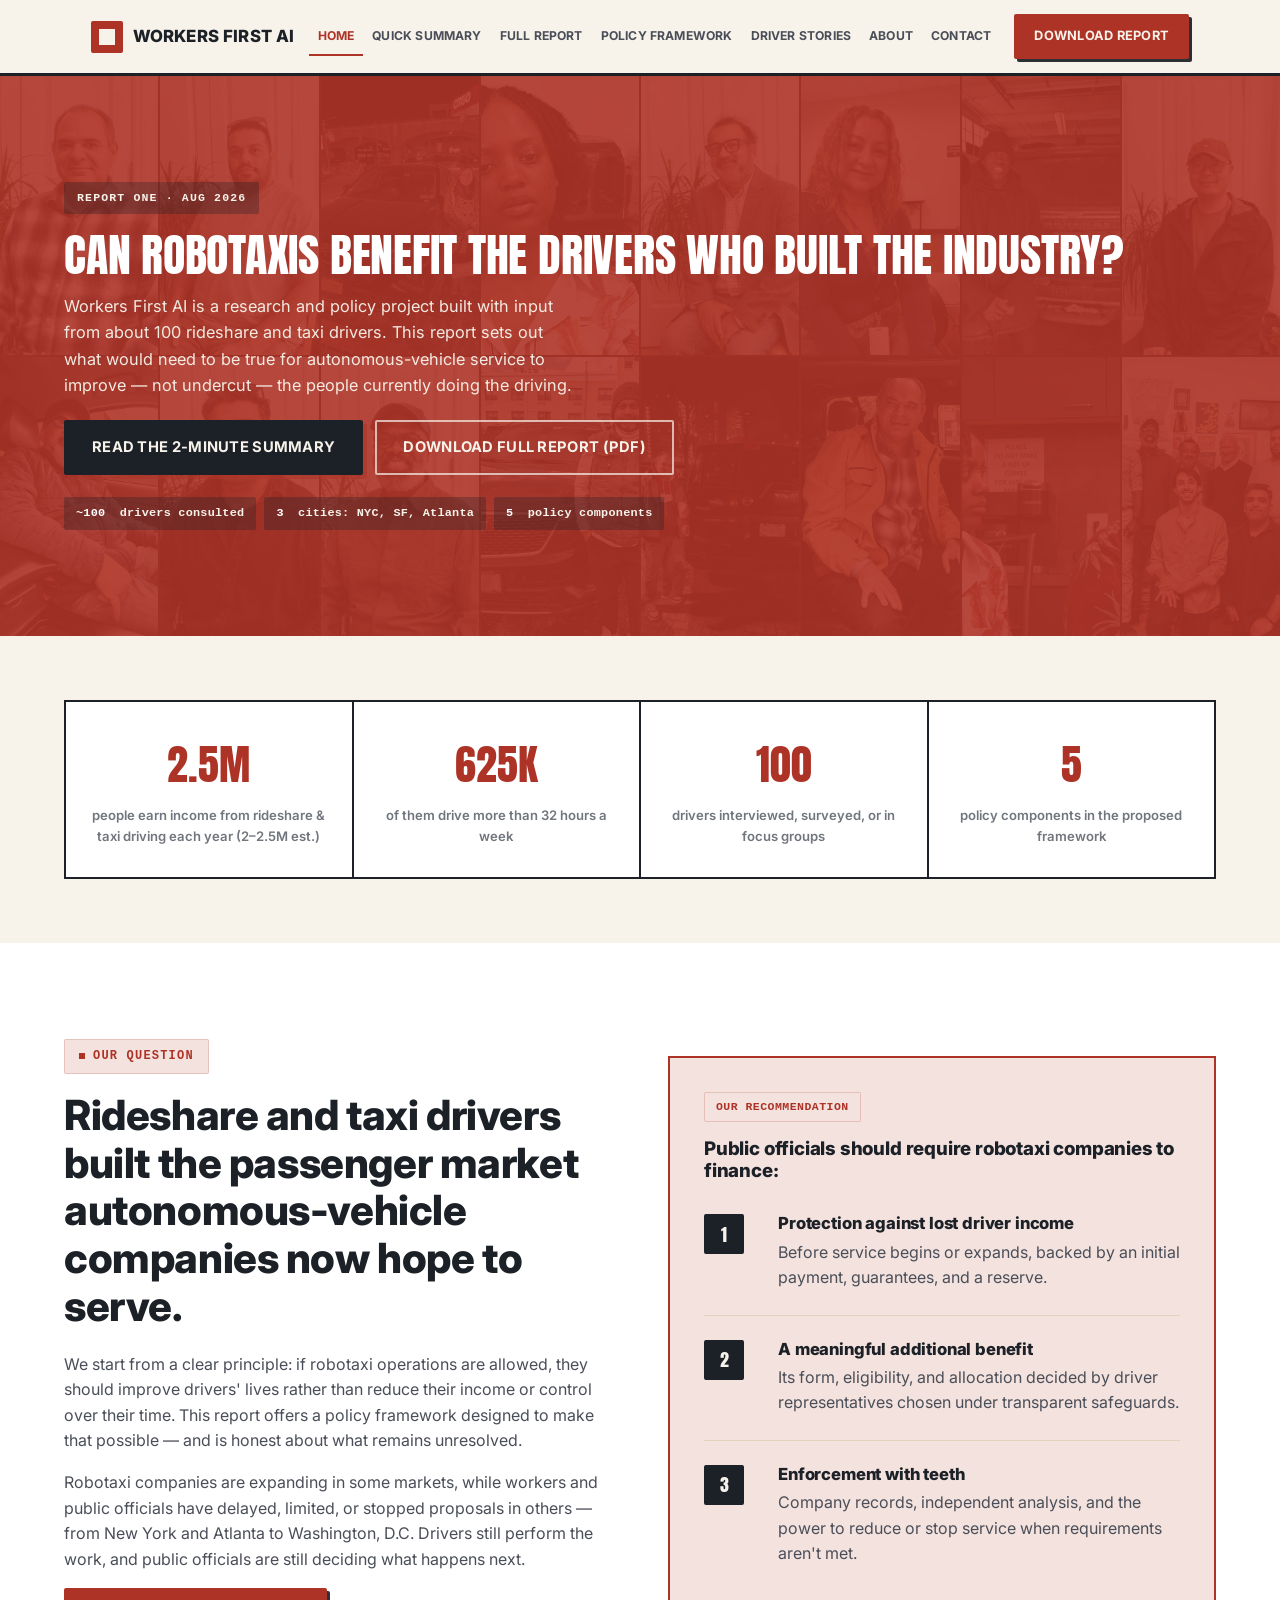
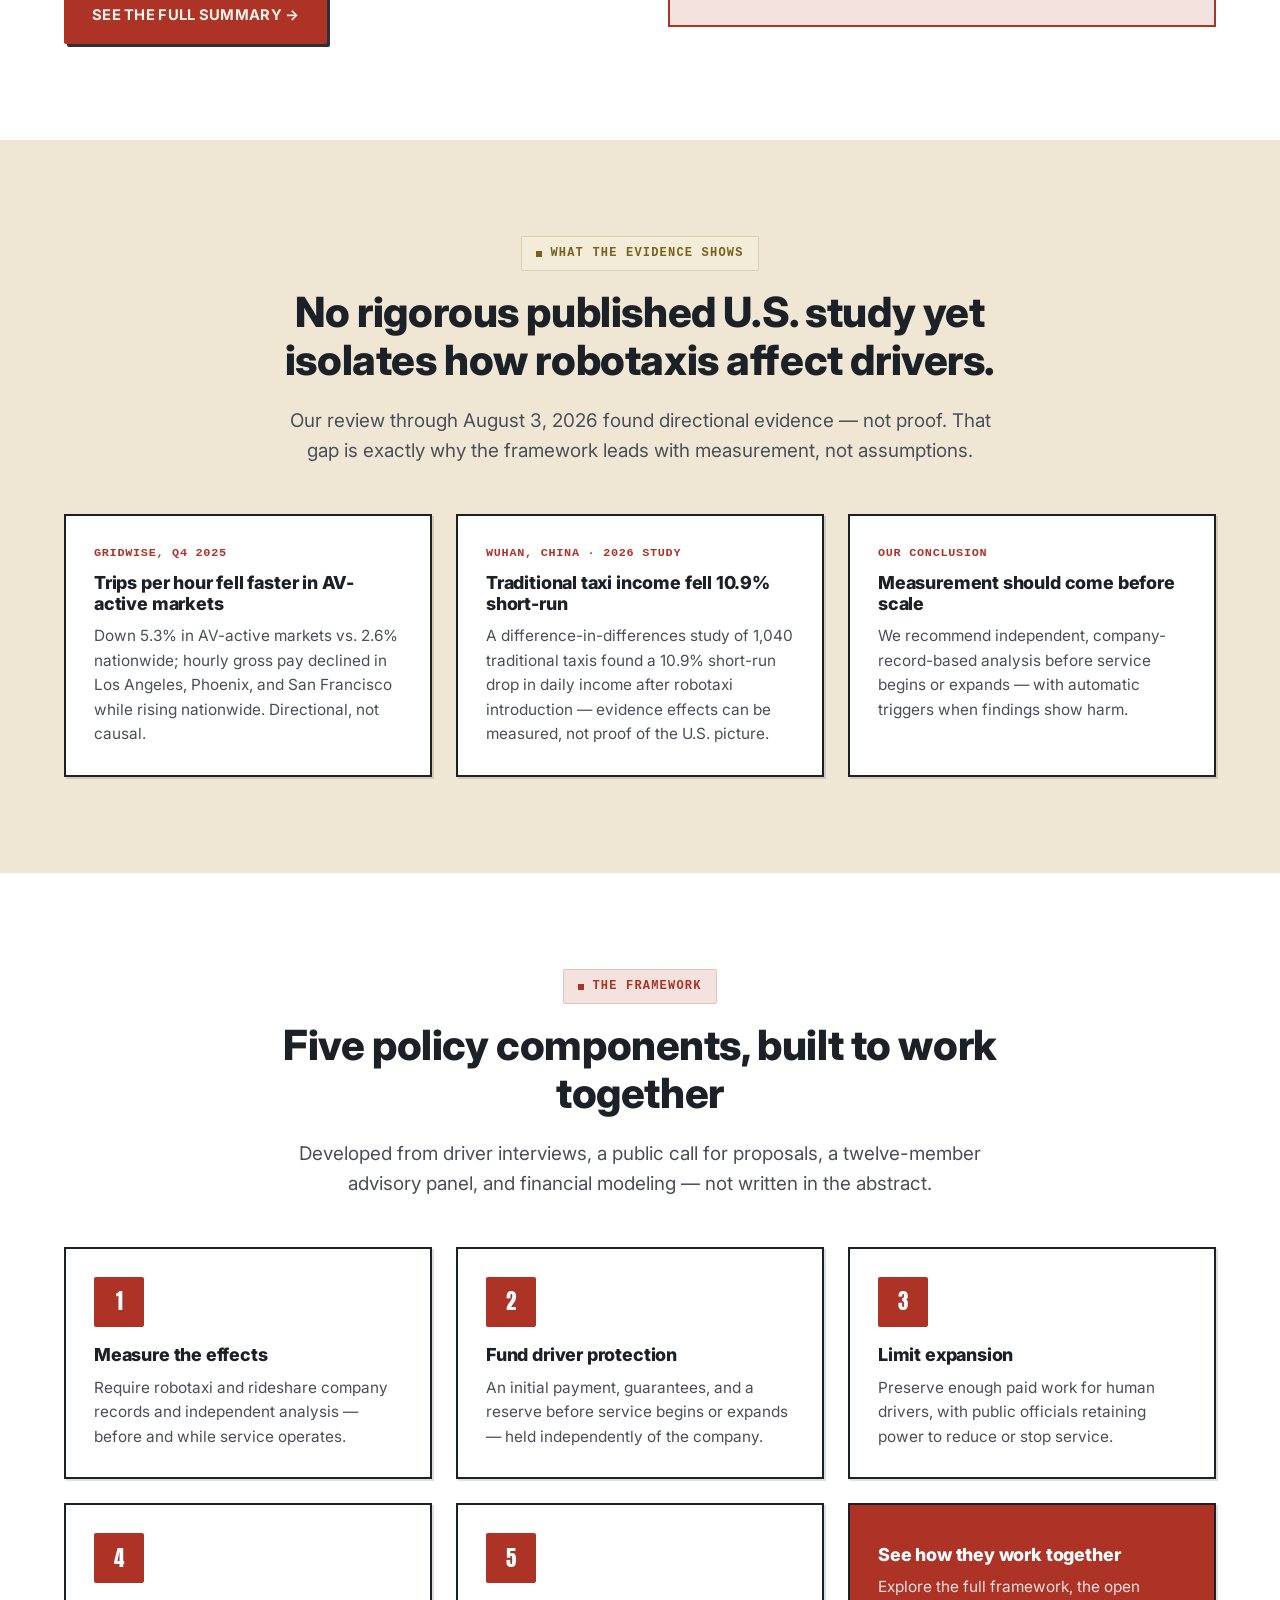
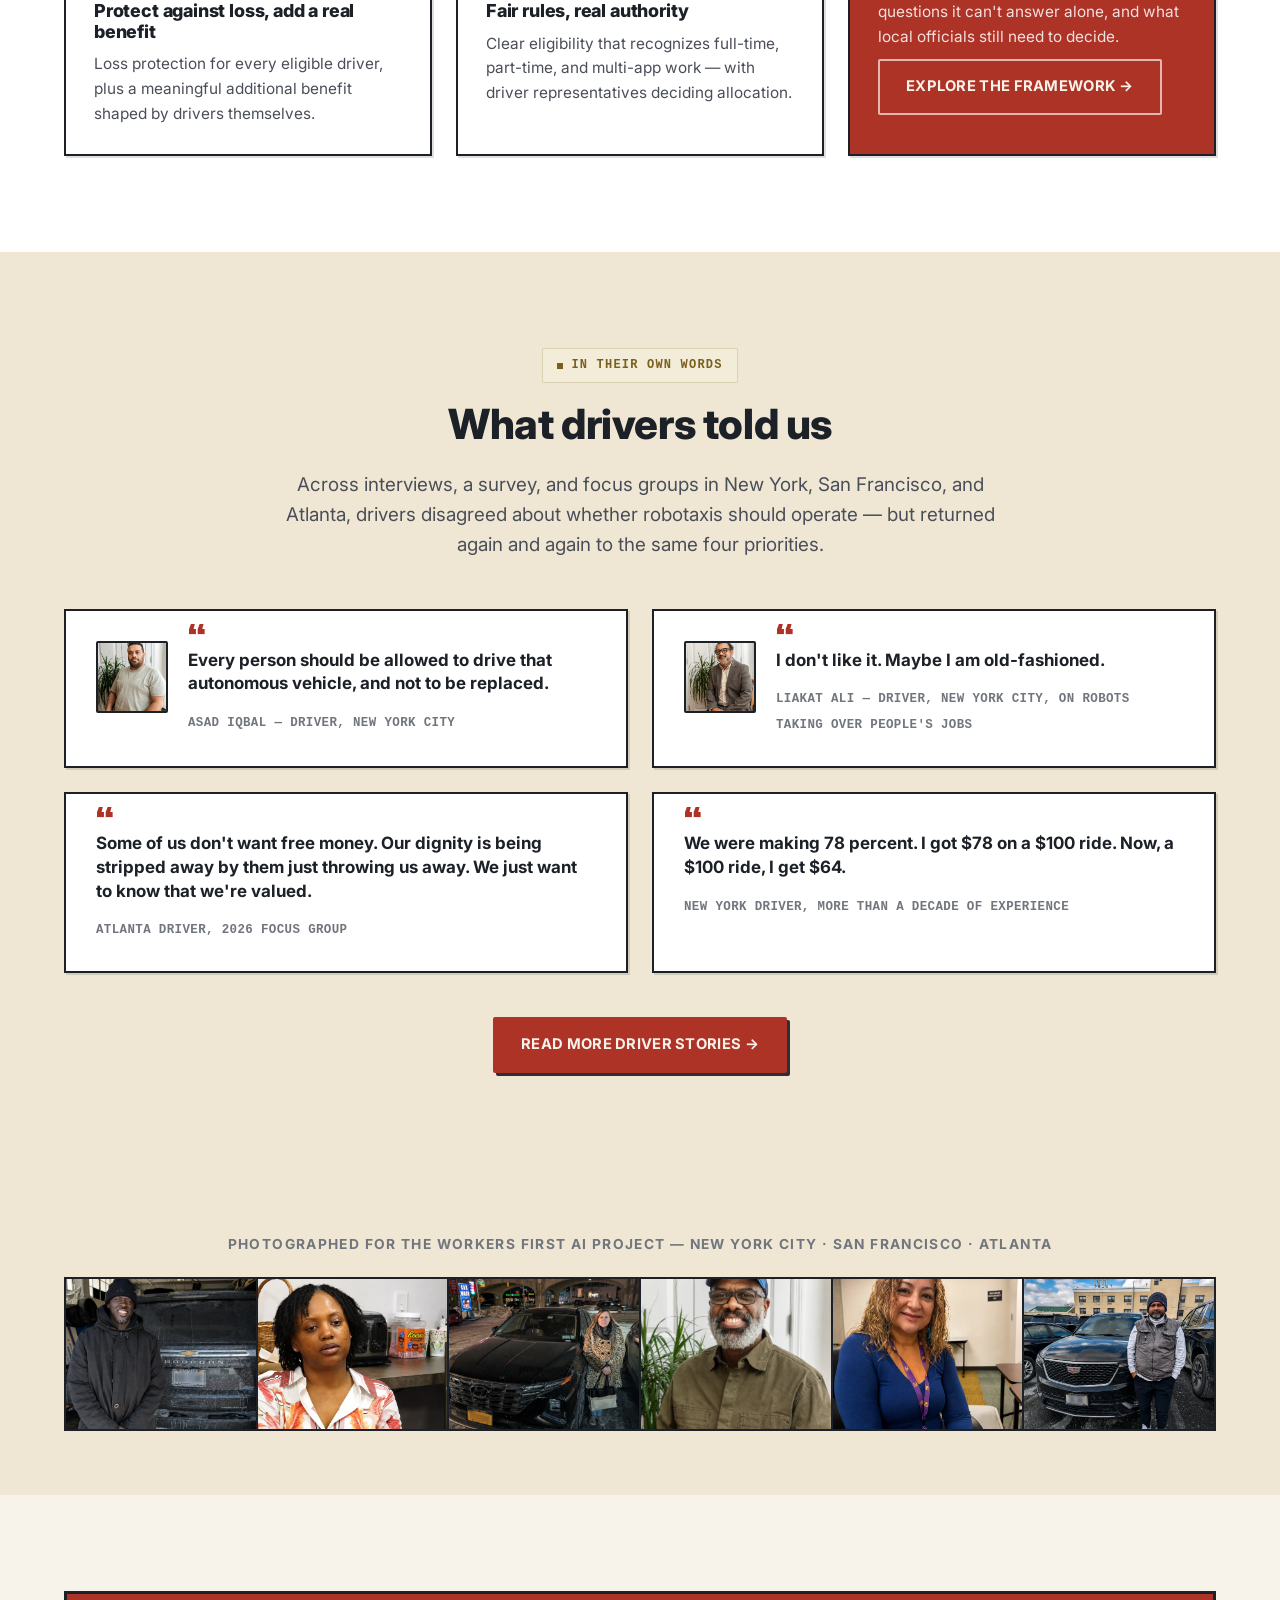
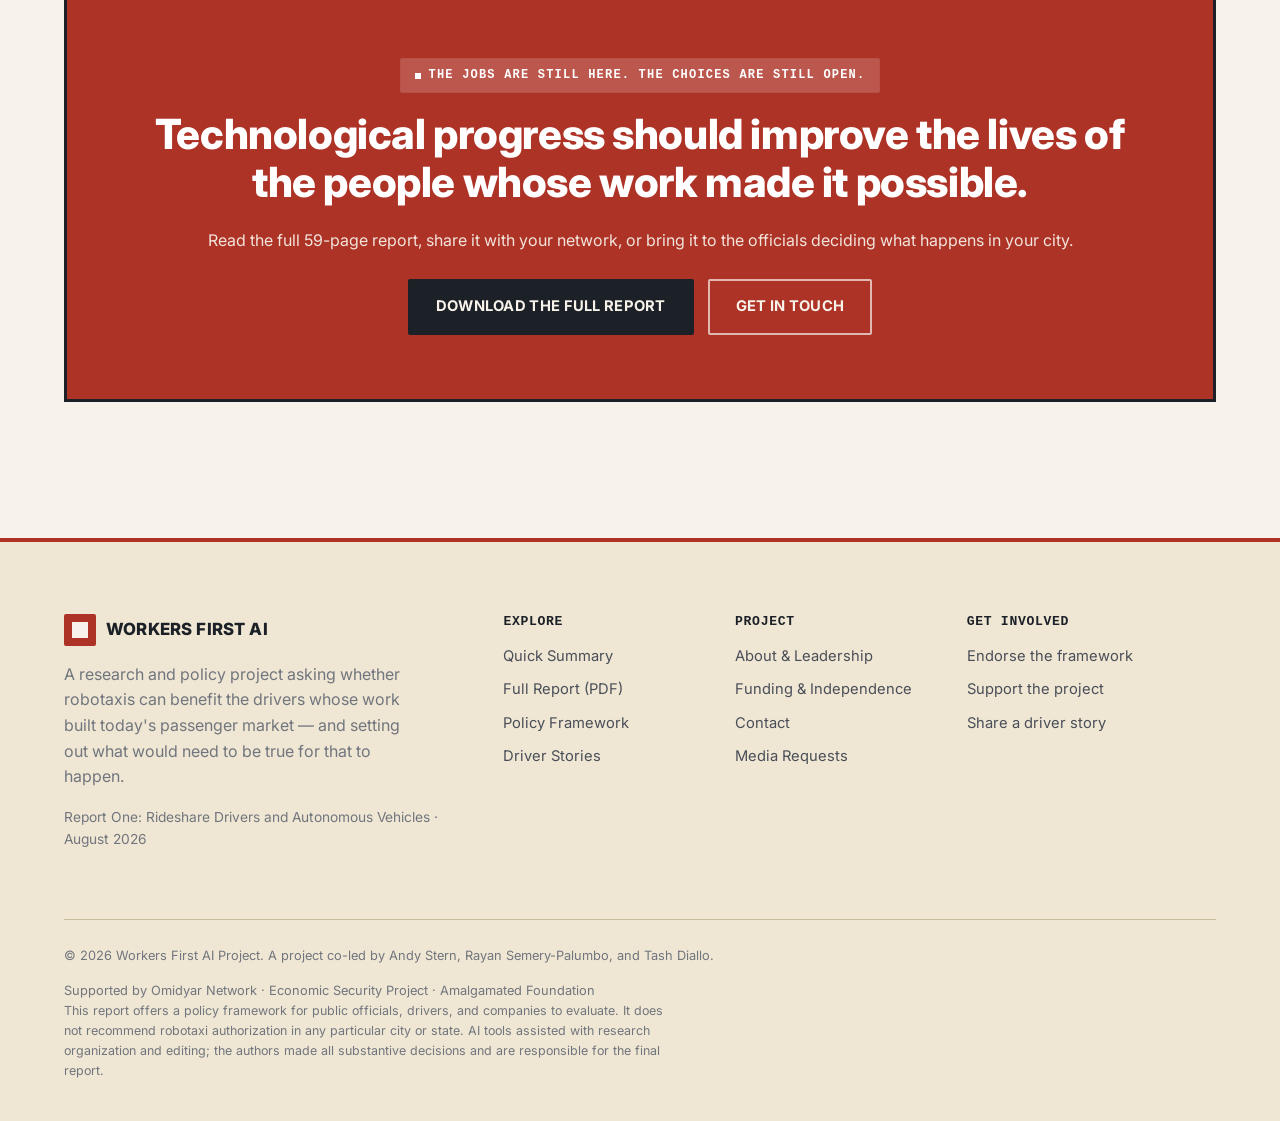
==== index.html @ a5504810 "Remove redundant 'Work with us' CTA section from homepage — same paths already covered on the contac" ====
<!doctype html>
<html lang="en">
<head>
<meta charset="UTF-8">
<meta name="viewport" content="width=device-width, initial-scale=1.0">
<title>Workers First AI — Can Robotaxis Benefit the Drivers Who Built the Industry?</title>
<meta name="description" content="A research and policy project on rideshare drivers and autonomous vehicles. Built with about 100 drivers. Read the summary, download the full report, or request an interview.">
<link rel="icon" href="images/favicon.svg" type="image/svg+xml">
<link rel="stylesheet" href="css/style.css">
</head>
<body data-page="home">

<div id="site-header"></div>

<main>

  <!-- ================= HERO ================= -->
  <section class="hero">
    <div class="hero-photos">
      <img src="images/jose.webp" alt="Jose Gomez, driver, New York City" loading="lazy">
      <img src="images/asad.webp" alt="Asad Iqbal, driver, New York City" loading="lazy">
      <img src="images/margery.webp" alt="Driver photographed for the Workers First AI project" loading="lazy">
      <img src="images/bhoye.webp" alt="Driver photographed for the Workers First AI project, Atlanta" loading="lazy">
      <img src="images/liakat-v.webp" alt="Liakat Ali, driver, New York City" loading="lazy">
      <img src="images/alejandra-r.webp" alt="Alejandra R., driver, San Francisco" loading="lazy">
      <img src="images/babacar.webp" alt="Driver photographed for the Workers First AI project" loading="lazy">
      <img src="images/dashuan.webp" alt="Dachuan Nie, driver, New York City" loading="lazy">
      <img src="images/liakat-v-car.webp" alt="Liakat Ali, driver, New York City" loading="lazy">
      <img src="images/muneed.webp" alt="Muneeb Rehman, driver, New York City" loading="lazy">
      <img src="images/shaun.webp" alt="Shaun Beckles, driver, New York City" loading="lazy">
      <img src="images/md-al.webp" alt="Driver photographed for the Workers First AI project" loading="lazy">
      <img src="images/jose-lc.webp" alt="Jose Gomez, driver, New York City" loading="lazy">
      <img src="images/jose-in-vehicle.webp" alt="Jose Gomez, in vehicle" loading="lazy">
      <img src="images/bhoye-and-felippe-atl.webp" alt="Drivers photographed for the Workers First AI project, Atlanta" loading="lazy">
      <img src="images/ny-group.webp" alt="New York driver group" loading="lazy">
    </div>
    <div class="container hero-copy">
      <span class="hero-kicker">Report One · Aug 2026</span>
      <h1 class="h-xl">Can robotaxis benefit the drivers who built the industry?</h1>
      <p class="lede">Workers First AI is a research and policy project built with input from about 100 rideshare and taxi drivers. This report sets out what would need to be true for autonomous-vehicle service to improve — not undercut — the people currently doing the driving.</p>
      <div class="hero-actions">
        <a href="summary.html" class="btn btn-warm">Read the 2-Minute Summary</a>
        <a href="files/Workers-First-AI-Report-One-Rideshare-Drivers-and-AVs.pdf" class="btn btn-outline-invert" download>Download Full Report (PDF)</a>
      </div>
      <div class="hero-meta">
        <span class="pill"><b>~100</b>&nbsp;drivers consulted</span>
        <span class="pill"><b>3</b>&nbsp;cities: NYC, SF, Atlanta</span>
        <span class="pill"><b>5</b>&nbsp;policy components</span>
      </div>
    </div>
  </section>

  <!-- ================= STATS ================= -->
  <section class="tight">
    <div class="container reveal">
      <div class="stats">
        <div class="stat">
          <div class="num" data-count-to="2.5" data-decimals="1" data-suffix="M">0</div>
          <div class="label">people earn income from rideshare &amp; taxi driving each year (2–2.5M est.)</div>
        </div>
        <div class="stat">
          <div class="num" data-count-to="625" data-suffix="K">0</div>
          <div class="label">of them drive more than 32 hours a week</div>
        </div>
        <div class="stat">
          <div class="num" data-count-to="100" data-suffix="">0</div>
          <div class="label">drivers interviewed, surveyed, or in focus groups</div>
        </div>
        <div class="stat">
          <div class="num" data-count-to="5" data-suffix="">0</div>
          <div class="label">policy components in the proposed framework</div>
        </div>
      </div>
    </div>
  </section>

  <!-- ================= OUR QUESTION ================= -->
  <section class="bg-white">
    <div class="container">
      <div class="grid grid-2" style="align-items:center; gap:56px;">
        <div class="reveal">
          <span class="eyebrow"><span class="dot"></span>Our question</span>
          <h2 class="h-lg">Rideshare and taxi drivers built the passenger market autonomous-vehicle companies now hope to serve.</h2>
          <p>We start from a clear principle: if robotaxi operations are allowed, they should improve drivers' lives rather than reduce their income or control over their time. This report offers a policy framework designed to make that possible — and is honest about what remains unresolved.</p>
          <p>Robotaxi companies are expanding in some markets, while workers and public officials have delayed, limited, or stopped proposals in others — from New York and Atlanta to Washington, D.C. Drivers still perform the work, and public officials are still deciding what happens next.</p>
          <a href="summary.html" class="btn btn-primary">See the full summary →</a>
        </div>
        <div class="reveal">
          <div class="panel panel-tinted">
            <span class="tag">Our recommendation</span>
            <h3 style="margin-top:16px;">Public officials should require robotaxi companies to finance:</h3>
            <div class="steps">
              <div class="step">
                <div class="n">1</div>
                <div><h4>Protection against lost driver income</h4><p>Before service begins or expands, backed by an initial payment, guarantees, and a reserve.</p></div>
              </div>
              <div class="step">
                <div class="n">2</div>
                <div><h4>A meaningful additional benefit</h4><p>Its form, eligibility, and allocation decided by driver representatives chosen under transparent safeguards.</p></div>
              </div>
              <div class="step">
                <div class="n">3</div>
                <div><h4>Enforcement with teeth</h4><p>Company records, independent analysis, and the power to reduce or stop service when requirements aren't met.</p></div>
              </div>
            </div>
          </div>
        </div>
      </div>
    </div>
  </section>

  <!-- ================= WHAT RESEARCH SHOWS ================= -->
  <section class="bg-alt">
    <div class="container">
      <div class="section-head center reveal">
        <span class="eyebrow warm"><span class="dot"></span>What the evidence shows</span>
        <h2 class="h-lg">No rigorous published U.S. study yet isolates how robotaxis affect drivers.</h2>
        <p class="lede">Our review through August 3, 2026 found directional evidence — not proof. That gap is exactly why the framework leads with measurement, not assumptions.</p>
      </div>
      <div class="grid grid-3 reveal">
        <div class="card">
          <span class="num-badge">GRIDWISE, Q4 2025</span>
          <h3>Trips per hour fell faster in AV-active markets</h3>
          <p>Down 5.3% in AV-active markets vs. 2.6% nationwide; hourly gross pay declined in Los Angeles, Phoenix, and San Francisco while rising nationwide. Directional, not causal.</p>
        </div>
        <div class="card">
          <span class="num-badge">WUHAN, CHINA · 2026 STUDY</span>
          <h3>Traditional taxi income fell 10.9% short-run</h3>
          <p>A difference-in-differences study of 1,040 traditional taxis found a 10.9% short-run drop in daily income after robotaxi introduction — evidence effects can be measured, not proof of the U.S. picture.</p>
        </div>
        <div class="card">
          <span class="num-badge">OUR CONCLUSION</span>
          <h3>Measurement should come before scale</h3>
          <p>We recommend independent, company-record-based analysis before service begins or expands — with automatic triggers when findings show harm.</p>
        </div>
      </div>
    </div>
  </section>

  <!-- ================= FIVE POLICY COMPONENTS ================= -->
  <section class="bg-white">
    <div class="container">
      <div class="section-head center reveal">
        <span class="eyebrow"><span class="dot"></span>The framework</span>
        <h2 class="h-lg">Five policy components, built to work together</h2>
        <p class="lede">Developed from driver interviews, a public call for proposals, a twelve-member advisory panel, and financial modeling — not written in the abstract.</p>
      </div>
      <div class="grid grid-3 reveal">
        <div class="card">
          <div class="icon">1</div>
          <h3>Measure the effects</h3>
          <p>Require robotaxi and rideshare company records and independent analysis — before and while service operates.</p>
        </div>
        <div class="card">
          <div class="icon">2</div>
          <h3>Fund driver protection</h3>
          <p>An initial payment, guarantees, and a reserve before service begins or expands — held independently of the company.</p>
        </div>
        <div class="card">
          <div class="icon">3</div>
          <h3>Limit expansion</h3>
          <p>Preserve enough paid work for human drivers, with public officials retaining power to reduce or stop service.</p>
        </div>
        <div class="card">
          <div class="icon">4</div>
          <h3>Protect against loss, add a real benefit</h3>
          <p>Loss protection for every eligible driver, plus a meaningful additional benefit shaped by drivers themselves.</p>
        </div>
        <div class="card">
          <div class="icon">5</div>
          <h3>Fair rules, real authority</h3>
          <p>Clear eligibility that recognizes full-time, part-time, and multi-app work — with driver representatives deciding allocation.</p>
        </div>
        <div class="card" style="background:var(--gradient-brand); color:#fff; display:flex; flex-direction:column; justify-content:center;">
          <h3 style="color:#fff;">See how they work together</h3>
          <p style="color:rgba(255,255,255,0.85);">Explore the full framework, the open questions it can't answer alone, and what local officials still need to decide.</p>
          <a href="policy.html" class="btn btn-outline-invert" style="align-self:flex-start; margin-top:10px;">Explore the framework →</a>
        </div>
      </div>
    </div>
  </section>

  <!-- ================= DRIVERS TOLD US ================= -->
  <section class="bg-alt">
    <div class="container">
      <div class="section-head center reveal">
        <span class="eyebrow warm"><span class="dot"></span>In their own words</span>
        <h2 class="h-lg">What drivers told us</h2>
        <p class="lede">Across interviews, a survey, and focus groups in New York, San Francisco, and Atlanta, drivers disagreed about whether robotaxis should operate — but returned again and again to the same four priorities.</p>
      </div>

      <div class="grid grid-2 reveal">
        <div class="quote-card">
          <img src="images/asad.webp" alt="Asad Iqbal, rideshare driver, New York City">
          <div>
            <span class="quote-mark">&ldquo;</span>
            <blockquote>Every person should be allowed to drive that autonomous vehicle, and not to be replaced.</blockquote>
            <cite>Asad Iqbal — driver, New York City</cite>
          </div>
        </div>
        <div class="quote-card">
          <img src="images/liakat-v.webp" alt="Liakat Ali, rideshare driver, New York City">
          <div>
            <span class="quote-mark">&ldquo;</span>
            <blockquote>I don't like it. Maybe I am old-fashioned.</blockquote>
            <cite>Liakat Ali — driver, New York City, on robots taking over people's jobs</cite>
          </div>
        </div>
        <div class="quote-card">
          <div>
            <span class="quote-mark">&ldquo;</span>
            <blockquote>Some of us don't want free money. Our dignity is being stripped away by them just throwing us away. We just want to know that we're valued.</blockquote>
            <cite>Atlanta driver, 2026 focus group</cite>
          </div>
        </div>
        <div class="quote-card">
          <div>
            <span class="quote-mark">&ldquo;</span>
            <blockquote>We were making 78 percent. I got $78 on a $100 ride. Now, a $100 ride, I get $64.</blockquote>
            <cite>New York driver, more than a decade of experience</cite>
          </div>
        </div>
      </div>

      <div class="center reveal" style="margin-top:44px;">
        <a href="drivers.html" class="btn btn-primary">Read more driver stories →</a>
      </div>
    </div>
  </section>

  <!-- ================= PHOTO STRIP ================= -->
  <section class="tight bg-alt">
    <div class="container reveal">
      <p class="center small muted" style="text-transform:uppercase; letter-spacing:.1em; font-weight:700; margin-bottom:22px;">Photographed for the Workers First AI project — New York City · San Francisco · Atlanta</p>
      <div class="photo-strip">
        <img src="images/babacar.webp" alt="Driver photographed for the Workers First AI project" loading="lazy">
        <img src="images/bhoye.webp" alt="Driver photographed for the Workers First AI project, Atlanta" loading="lazy">
        <img src="images/margery.webp" alt="Driver photographed for the Workers First AI project" loading="lazy">
        <img src="images/shaun.webp" alt="Shaun Beckles, driver, New York City" loading="lazy">
        <img src="images/alejandra-r.webp" alt="Alejandra R., driver, San Francisco" loading="lazy">
        <img src="images/md-al.webp" alt="Driver photographed for the Workers First AI project" loading="lazy">
      </div>
    </div>
  </section>

  <!-- ================= FINAL BAND ================= -->
  <section>
    <div class="container reveal">
      <div class="band">
        <span class="eyebrow" style="background:rgba(255,255,255,0.18); color:#fff;"><span class="dot"></span>The jobs are still here. The choices are still open.</span>
        <h2 class="h-lg">Technological progress should improve the lives of the people whose work made it possible.</h2>
        <p>Read the full 59-page report, share it with your network, or bring it to the officials deciding what happens in your city.</p>
        <div class="actions">
          <a href="files/Workers-First-AI-Report-One-Rideshare-Drivers-and-AVs.pdf" class="btn btn-warm" download>Download the Full Report</a>
          <a href="contact.html" class="btn btn-outline-invert">Get in touch</a>
        </div>
      </div>
    </div>
  </section>

</main>

<div id="site-footer"></div>
<script src="js/main.js"></script>
</body>
</html>
---- css/style.css ----
/* ==========================================================================
   Workers First AI — Design System
   Direction: "Worker Bulletin" — bold color-blocking, poster typography,
   red / ink / cream. No gradients, no soft glow, no dark mode.
   Edit tokens in :root to reskin the entire site from one place.
   ========================================================================== */

@import url('https://fonts.googleapis.com/css2?family=Anton&family=Inter:wght@400;500;600;700;800;900&display=swap');

:root{
  /* ---- Brand palette ----
     Variable names kept stable across a refactor (blue-900, blue-600, etc.)
     even though the palette itself is now red/ink/cream — several pages
     reference these tokens inline, and renaming them would mean hunting
     down every inline style. Think of the names as slots, not colors. */
  --blue-900:#1C2027;   /* ink — primary text & headings */
  --blue-700:#7A2119;   /* red-deep — hover/pressed */
  --blue-600:#AE3327;   /* red — primary brand accent */
  --blue-500:#C24632;   /* red-mid — lighter accent, links on dark */
  --blue-100:#F3E2DE;   /* red-soft — tinted badge/panel backgrounds */
  --cyan-500:#5C6B47;   /* olive — secondary neutral tag accent */
  --violet-500:#7A2119; /* alias of red-deep, kept for compatibility */
  --amber-500:#A6822E;  /* ochre — warm tag/callout accent */
  --amber-600:#7A5F1F;  /* ochre-deep */
  --coral-500:#AE3327;  /* alias of red, kept for compatibility */

  /* ---- Surfaces ---- */
  --bg:#F7F3EA;         /* cream — page background (paper) */
  --bg-alt:#EFE7D4;     /* cream-alt — alternating section background */
  --surface:#FFFFFF;    /* card background */
  --surface-soft:#FCFAF3;
  --border:#DED4BC;     /* rule — hairline border, warm-neutral */
  --border-strong:#C9BC9C;

  /* ---- Text ---- */
  --ink:#1C2027;
  --ink-soft:#4A4E58;
  --ink-mute:#71757D;
  --on-blue:#F7F3EA;    /* text color used on red/ink fills */

  /* ---- Effects ---- */
  --radius-sm:2px;
  --radius:3px;
  --radius-lg:4px;
  --radius-pill:3px;    /* no true pills in this system — sharp tags instead */
  --shadow-sm:2px 2px 0 rgba(28,32,39,0.14);
  --shadow-md:3px 3px 0 rgba(28,32,39,0.92);
  --shadow-lg:6px 6px 0 rgba(28,32,39,0.92);
  --ring:0 0 0 3px rgba(174,51,39,0.28);

  /* Flat fills — named "gradient-*" for inline-style compatibility, but
     these are solid colors now, deliberately: no gradients in this system. */
  --gradient-brand: var(--blue-600);
  --gradient-warm: var(--blue-900);
  --gradient-mesh: none;

  --font-display:'Anton', 'Arial Narrow', sans-serif;
  --font-head:'Inter', -apple-system, BlinkMacSystemFont, 'Segoe UI', sans-serif;
  --font-body:'Inter', -apple-system, BlinkMacSystemFont, 'Segoe UI', sans-serif;
  --font-mono: ui-monospace, 'SF Mono', 'Menlo', 'Consolas', monospace;

  --maxw:1200px;
  --nav-h:76px;
}

*,*::before,*::after{ box-sizing:border-box; }
html{ scroll-behavior:smooth; scroll-padding-top:calc(var(--nav-h) + 16px); }
body{
  margin:0;
  background:var(--bg);
  color:var(--ink);
  font-family:var(--font-body);
  font-size:16px;
  line-height:1.6;
  -webkit-font-smoothing:antialiased;
  overflow-x:hidden;
}
img{ max-width:100%; display:block; }
a{ color:inherit; text-decoration:none; }
ul,ol{ margin:0; padding:0; list-style:none; }
h1,h2,h3,h4{ font-family:var(--font-head); line-height:1.15; margin:0 0 .5em; color:var(--ink); font-weight:800; letter-spacing:-0.01em; }
p{ margin:0 0 1em; color:var(--ink-soft); }
button{ font-family:inherit; }

.container{ max-width:var(--maxw); margin:0 auto; padding:0 24px; }
.container-narrow{ max-width:820px; margin:0 auto; padding:0 24px; }

section{ position:relative; padding:96px 0; }
section.tight{ padding:64px 0; }
.bg-alt{ background:var(--bg-alt); }
.bg-white{ background:var(--surface); }

.eyebrow{
  display:inline-flex; align-items:center; gap:8px;
  font-family:var(--font-mono); font-weight:700; font-size:.75rem;
  letter-spacing:.1em; text-transform:uppercase; color:var(--blue-600);
  background:var(--blue-100); padding:7px 14px; border-radius:var(--radius-sm);
  margin-bottom:18px; border:1px solid rgba(174,51,39,0.18);
}
.eyebrow.warm{ color:var(--amber-600); background:#F2ECD8; border-color:rgba(122,95,31,0.2); }
.eyebrow .dot{ width:6px; height:6px; background:currentColor; }

.section-head{ max-width:720px; margin:0 0 48px; }
.section-head.center{ margin-left:auto; margin-right:auto; text-align:center; }
h2.h-lg{ font-size:clamp(1.9rem, 3.4vw, 2.6rem); }
h1.h-xl{
  font-family:var(--font-display); font-weight:400; text-transform:uppercase;
  font-size:clamp(2.5rem, 5.6vw, 4.4rem); line-height:0.98; letter-spacing:-0.005em;
}
.lede{ font-size:1.18rem; color:var(--ink-soft); }

/* ---- buttons ---- */
.btn{
  display:inline-flex; align-items:center; justify-content:center; gap:10px;
  font-family:var(--font-head); font-weight:700; font-size:.92rem;
  letter-spacing:.02em; text-transform:uppercase;
  padding:14px 26px; border-radius:var(--radius-sm);
  border:2px solid transparent; cursor:pointer; white-space:nowrap;
  transition:transform .14s ease, box-shadow .14s ease, background .14s ease, border-color .14s ease;
}
.btn:active{ transform:translate(2px,2px); box-shadow:none !important; }
.btn-primary{ background:var(--blue-600); color:var(--on-blue); box-shadow:var(--shadow-md); border-color:var(--blue-600); }
.btn-primary:hover{ background:var(--blue-700); border-color:var(--blue-700); transform:translate(-1px,-1px); box-shadow:var(--shadow-lg); }
.btn-warm{ background:var(--ink); color:var(--bg); box-shadow:4px 4px 0 rgba(174,51,39,0.55); border-color:var(--ink); }
.btn-warm:hover{ transform:translate(-1px,-1px); box-shadow:6px 6px 0 rgba(174,51,39,0.6); }
.btn-ghost{ background:transparent; color:var(--ink); border-color:var(--ink); }
.btn-ghost:hover{ background:var(--ink); color:var(--bg); }
.btn-outline-invert{ background:transparent; color:var(--on-blue); border-color:rgba(247,243,234,0.7); }
.btn-outline-invert:hover{ background:rgba(247,243,234,0.14); border-color:var(--on-blue); }
.btn-sm{ padding:10px 18px; font-size:.8rem; }
.btn-block{ width:100%; }
.btn[disabled]{ opacity:.6; cursor:not-allowed; }

/* ---- nav ---- */
#site-header{ position:sticky; top:0; z-index:1000; }
.nav{
  height:var(--nav-h); display:flex; align-items:center;
  background:var(--bg);
  border-bottom:3px solid var(--ink);
}
.nav .container{ display:flex; align-items:center; justify-content:space-between; gap:14px; }
.brand{ display:flex; align-items:center; gap:10px; font-family:var(--font-head); font-weight:800; font-size:1.05rem; color:var(--ink); text-transform:uppercase; letter-spacing:.01em; }
.brand .mark{
  width:32px; height:32px; border-radius:var(--radius-sm); background:var(--blue-600);
  position:relative; flex:none;
}
.brand .mark::after{
  content:""; position:absolute; inset:8px; background:var(--bg);
}
.brand-text{ white-space:nowrap; }

.nav-links{ display:flex; align-items:center; gap:0; }
.nav-links a{
  font-weight:700; font-size:.76rem; letter-spacing:.015em; text-transform:uppercase; color:var(--ink-soft); padding:9px 9px;
  white-space:nowrap; border-bottom:2px solid transparent; transition:color .15s ease, border-color .15s ease;
}
.nav-links a:hover{ color:var(--blue-600); }
.nav-links a.active{ color:var(--blue-600); border-color:var(--blue-600); }
.nav-cta{ display:flex; align-items:center; gap:10px; }
.nav-toggle{
  display:none; width:44px; height:44px; border-radius:var(--radius-sm); border:2px solid var(--ink);
  background:var(--bg); align-items:center; justify-content:center; cursor:pointer;
}
.nav-toggle span, .nav-toggle span::before, .nav-toggle span::after{
  content:""; display:block; width:20px; height:2px; background:var(--ink); position:relative; transition:.2s;
}
.nav-toggle span::before{ position:absolute; top:-6px; }
.nav-toggle span::after{ position:absolute; top:6px; }

@media (max-width: 1500px){
  .nav-cta a.btn-ghost{ display:none; }
}
@media (max-width: 1150px){
  .nav-links{
    position:fixed; inset:var(--nav-h) 0 0 0; background:var(--bg); flex-direction:column; align-items:stretch;
    padding:20px; gap:4px; transform:translateY(-12px); opacity:0; pointer-events:none; transition:.2s ease;
    overflow-y:auto;
  }
  .nav-links.open{ transform:translateY(0); opacity:1; pointer-events:auto; }
  .nav-links a{ padding:16px 14px; font-size:1.05rem; border-bottom:1px solid var(--border); border-radius:0; }
  .nav-toggle{ display:flex; }
  .nav-cta .btn span.long{ display:none; }
}
@media (max-width: 560px){
  .nav-cta .btn-primary{ display:none; }
  .brand{ font-size:.92rem; gap:8px; }
  .brand .mark{ width:28px; height:28px; }
}

/* ---- hero (full-bleed faded photo wall, text overlaid) ---- */
.hero{ position:relative; height:560px; overflow:hidden; background:var(--blue-600); }

.hero-photos{
  position:absolute; inset:0; z-index:0;
  display:grid; grid-template-columns:repeat(8,1fr); grid-template-rows:repeat(2,1fr);
  gap:2px; background:var(--ink);
}
.hero-photos img{ width:100%; height:100%; object-fit:cover; object-position:center 22%; display:block; filter:saturate(.45) brightness(1.08); }
.hero-photos::after{
  content:""; position:absolute; inset:0; pointer-events:none;
  background:rgba(174,51,39,0.9);
}

.hero-copy{ position:relative; z-index:1; height:100%; display:flex; flex-direction:column; align-items:flex-start; justify-content:center; color:var(--on-blue); }
.hero-kicker{
  display:inline-flex; align-items:center; gap:10px; align-self:flex-start;
  font-family:var(--font-mono); font-weight:700; font-size:.72rem; letter-spacing:.1em; text-transform:uppercase;
  color:var(--on-blue); background:rgba(28,32,39,0.3); padding:7px 13px; border-radius:var(--radius-sm); margin-bottom:18px;
}
.hero-copy h1.h-xl{ color:#fff; margin-bottom:16px; font-size:clamp(2rem, 3.6vw, 3.2rem); }
.hero-copy p.lede{ color:rgba(247,243,234,0.95); max-width:52ch; font-size:1.02rem; margin-bottom:0; }
.hero-actions{ display:flex; flex-wrap:wrap; gap:12px; margin-top:22px; }
.hero-meta{ margin-top:22px; display:flex; flex-wrap:wrap; gap:8px; }
.hero-meta .pill{
  display:flex; align-items:center; gap:7px; background:rgba(28,32,39,0.3);
  padding:7px 12px; border-radius:var(--radius-sm); font-size:.74rem; font-weight:700; color:var(--on-blue);
  font-family:var(--font-mono); letter-spacing:.02em;
}
.hero-meta .pill b{ color:#fff; }

@media (max-width: 920px){
  .hero{ height:620px; }
  .hero-photos{ grid-template-columns:repeat(4,1fr); grid-template-rows:repeat(4,1fr); }
  .hero-copy{ padding:0 24px; max-width:none; }
}
@media (max-width: 480px){
  .hero{ height:660px; }
}

/* ---- mini hero (thank-you page) ---- */
.hero-mini{ background:var(--blue-600); padding:120px 0; text-align:center; }
.hero-mini h1.h-xl{ color:#fff; }
.hero-mini p.lede{ color:rgba(247,243,234,0.92); max-width:560px; margin:0 auto; }
.hero-mini .hero-actions{ justify-content:center; }

/* ---- stat strip ---- */
.stats{
  display:grid; grid-template-columns:repeat(4,1fr); gap:2px; background:var(--ink);
  border:2px solid var(--ink);
}
.stat{ background:var(--surface); padding:30px 22px; text-align:center; }
.stat .num{ font-family:var(--font-display); font-weight:400; font-size:clamp(1.8rem,3.4vw,2.6rem); color:var(--blue-600); }
.stat .label{ font-size:.82rem; color:var(--ink-mute); margin-top:6px; font-weight:600; }
@media (max-width:760px){ .stats{ grid-template-columns:repeat(2,1fr); } }

/* ---- cards / grid ---- */
.grid{ display:grid; gap:24px; }
.grid-2{ grid-template-columns:repeat(2,1fr); }
.grid-3{ grid-template-columns:repeat(3,1fr); }
.grid-4{ grid-template-columns:repeat(4,1fr); }
@media (max-width:920px){ .grid-3{ grid-template-columns:repeat(2,1fr);} .grid-4{ grid-template-columns:repeat(2,1fr);} }
@media (max-width:640px){ .grid-2,.grid-3,.grid-4{ grid-template-columns:1fr; } }

.card{
  background:var(--surface); border:2px solid var(--ink); border-radius:0;
  padding:28px; box-shadow:var(--shadow-sm); transition:transform .16s ease, box-shadow .16s ease;
}
.card:hover{ transform:translate(-2px,-2px); box-shadow:var(--shadow-md); }
.card .icon{
  width:50px; height:50px; border-radius:var(--radius-sm); display:flex; align-items:center; justify-content:center;
  background:var(--blue-600); color:#fff; margin-bottom:18px; font-family:var(--font-display); font-weight:400; font-size:1.3rem;
}
.card h3{ font-size:1.12rem; margin-bottom:10px; }
.card p{ margin-bottom:0; font-size:.96rem; }
.card .num-badge{ font-family:var(--font-mono); font-size:.74rem; font-weight:700; letter-spacing:.06em; color:var(--blue-600); margin-bottom:10px; display:block; text-transform:uppercase; }

.card-photo{ overflow:hidden; padding:0; }
.card-photo img{ width:100%; aspect-ratio:4/5; object-fit:cover; }
.card-photo .body{ padding:22px; }

/* ---- pull quote ---- */
.quote-card{
  background:var(--surface); border:2px solid var(--ink);
  padding:30px; display:flex; gap:20px; align-items:flex-start; box-shadow:var(--shadow-sm);
}
.quote-card img{ width:72px; height:72px; border-radius:var(--radius-sm); object-fit:cover; flex:none; border:2px solid var(--ink); }
.quote-card blockquote{ margin:0 0 12px; font-family:var(--font-head); font-size:1.06rem; color:var(--ink); font-weight:700; line-height:1.4; }
.quote-card cite{ font-style:normal; font-family:var(--font-mono); font-size:.78rem; color:var(--ink-mute); font-weight:600; text-transform:uppercase; letter-spacing:.03em; }
.quote-mark{ font-family:var(--font-display); font-size:2.4rem; color:var(--blue-600); line-height:0; display:block; margin-bottom:8px; }

/* ---- timeline / numbered list ---- */
.steps{ display:flex; flex-direction:column; gap:0; }
.step{ display:grid; grid-template-columns:52px 1fr; gap:22px; padding:24px 0; border-bottom:1px solid var(--border); }
.step:last-child{ border-bottom:none; }
.step .n{
  width:40px; height:40px; background:var(--ink); color:var(--bg); font-family:var(--font-display); font-weight:400;
  display:flex; align-items:center; justify-content:center; font-size:1.15rem; border-radius:var(--radius-sm);
}
.step h4{ margin:0 0 6px; font-size:1.04rem; color:var(--ink); }
.step p{ margin:0; }

/* ---- panel / callout ---- */
.panel{
  background:var(--surface); border:2px solid var(--ink); padding:34px;
}
.panel-tinted{ background:var(--blue-100); border-color:var(--blue-600); }
.panel-warm{ background:#F2ECD8; border-color:var(--amber-600); }

.callout{
  border-left:5px solid var(--blue-600); background:var(--blue-100);
  padding:20px 24px; margin:28px 0;
}
.callout p{ margin:0; color:var(--ink); font-weight:600; }
.callout.amber{ border-left-color:var(--amber-500); background:#F2ECD8; }
.callout.amber p{ color:#5C4816; }

/* ---- band CTA ---- */
.band{
  background:var(--blue-600); padding:64px; color:var(--on-blue); text-align:center; position:relative; border:3px solid var(--ink);
}
.band h2{ color:#fff; }
.band p{ color:rgba(247,243,234,0.92); }
.band .actions{ display:flex; gap:14px; justify-content:center; flex-wrap:wrap; margin-top:26px; }

/* ---- badges/tags ---- */
.tag{
  display:inline-flex; align-items:center; gap:6px; font-family:var(--font-mono); font-size:.72rem; font-weight:700; letter-spacing:.04em;
  padding:5px 11px; border-radius:var(--radius-sm); background:var(--blue-100); color:var(--blue-600); text-transform:uppercase;
  border:1px solid rgba(174,51,39,0.2);
}
.tag.warm{ background:#F2ECD8; color:var(--amber-600); border-color:rgba(122,95,31,0.22); }
.tag.teal{ background:#E9EBE2; color:var(--cyan-500); border-color:rgba(92,107,71,0.22); }

/* ---- table of contents: front/back matter strip ---- */
.toc-frontmatter{ display:flex; flex-wrap:wrap; gap:12px; margin:0 0 40px; }
.toc-frontmatter:last-of-type{ margin:40px 0 0; }
.toc-fm-item{
  display:flex; align-items:baseline; gap:12px; flex:1 1 260px;
  background:var(--surface-soft); border:2px solid var(--ink); padding:16px 18px;
  font-family:var(--font-head); font-weight:700; color:var(--ink); font-size:.98rem;
  transition:transform .14s ease, box-shadow .14s ease, background .14s ease;
}
.toc-fm-item:hover{ background:var(--blue-100); transform:translate(-2px,-2px); box-shadow:var(--shadow-sm); }
.toc-fm-item span:first-child{ flex:1; }
.toc-fm-item .pg{
  font-family:var(--font-mono); font-weight:700; font-variant-numeric:tabular-nums;
  color:var(--blue-600); font-size:.86rem;
}
.toc-fm-item .pg::before{ content:"P."; margin-right:3px; color:var(--ink-mute); }

/* ---- table of contents: numbered part cards ---- */
.toc-parts{ display:grid; grid-template-columns:repeat(2,1fr); gap:2px; background:var(--ink); border:2px solid var(--ink); }
.toc-part{ background:var(--surface); padding:32px; transition:background .16s ease; }
.toc-part:hover{ background:var(--surface-soft); }
.toc-part-head{ display:flex; align-items:flex-start; gap:18px; margin-bottom:20px; }
.toc-part-num{
  font-family:var(--font-display); font-weight:400; font-size:2.6rem; line-height:.85;
  color:var(--blue-600); flex:none;
}
.toc-part-range{
  display:block; font-family:var(--font-mono); font-weight:700; font-size:.72rem; letter-spacing:.08em;
  color:var(--ink-mute); margin-bottom:4px;
}
.toc-part-head h3{ margin:0; font-size:1.2rem; color:var(--ink); line-height:1.25; }
.toc-part ul{ display:flex; flex-direction:column; }
.toc-part li{ border-top:1px dashed var(--border-strong); }
.toc-part li a{
  display:flex; justify-content:space-between; align-items:baseline; gap:14px;
  padding:11px 2px; font-size:.92rem; color:var(--ink-soft); text-decoration:none;
  transition:color .12s ease, padding-left .12s ease;
}
.toc-part li a:hover{ color:var(--blue-600); padding-left:6px; }
.toc-part li a:hover span:first-child{ text-decoration:underline; text-underline-offset:3px; }
.toc-part li .pg{
  font-family:var(--font-mono); font-weight:700; font-variant-numeric:tabular-nums;
  color:var(--blue-600); flex:none;
}
@media (max-width:760px){ .toc-parts{ grid-template-columns:1fr; } }

/* ---- photo strip / masonry ---- */
.photo-strip{ display:grid; grid-template-columns:repeat(6,1fr); gap:2px; background:var(--ink); border:2px solid var(--ink); }
.photo-strip img{ width:100%; height:150px; object-fit:cover; }
@media (max-width:920px){ .photo-strip{ grid-template-columns:repeat(3,1fr);} }
@media (max-width:560px){ .photo-strip{ grid-template-columns:repeat(2,1fr);} }

/* ---- forms ---- */
.form-grid{ display:grid; grid-template-columns:1fr 1fr; gap:18px; }
@media (max-width:640px){ .form-grid{ grid-template-columns:1fr; } }
.field{ display:flex; flex-direction:column; gap:8px; margin-bottom:18px; }
.field.full{ grid-column:1/-1; }
label{ font-weight:700; font-size:.85rem; color:var(--ink); text-transform:uppercase; letter-spacing:.02em; }
input,select,textarea{
  font-family:var(--font-body); font-size:1rem; padding:14px 16px; border-radius:var(--radius-sm); border:2px solid var(--border-strong);
  background:var(--surface-soft); color:var(--ink); transition:border-color .15s ease, box-shadow .15s ease;
}
input:focus,select:focus,textarea:focus{ outline:none; border-color:var(--blue-600); box-shadow:var(--ring); background:#fff; }
textarea{ resize:vertical; min-height:130px; }

.reason-grid{ display:grid; grid-template-columns:repeat(4,1fr); gap:12px; margin-bottom:8px; }
@media (max-width:760px){ .reason-grid{ grid-template-columns:repeat(2,1fr); } }
.reason-grid input{ display:none; }
.reason-grid label{
  display:flex; flex-direction:column; gap:4px; padding:16px; border-radius:var(--radius-sm); border:2px solid var(--border-strong);
  background:var(--surface-soft); cursor:pointer; font-weight:700; font-size:.88rem; text-transform:none; transition:.15s;
}
.reason-grid label small{ font-weight:500; color:var(--ink-mute); font-size:.78rem; text-transform:none; }
.reason-grid input:checked + label{ border-color:var(--blue-600); background:var(--blue-100); box-shadow:var(--ring); }

.hp-field{ position:absolute; left:-9999px; top:-9999px; }

/* ---- footer ---- */
.footer{ background:var(--bg-alt); color:var(--ink-soft); padding:72px 0 28px; margin-top:40px; border-top:4px solid var(--blue-600); }
.footer a{ color:var(--ink-soft); }
.footer a:hover{ color:var(--blue-600); }
.footer h4{ color:var(--ink); font-size:.82rem; margin-bottom:16px; text-transform:uppercase; letter-spacing:.05em; font-family:var(--font-mono); }
.footer .brand{ color:var(--ink); }
.footer .grid{ grid-template-columns:2fr 1fr 1fr 1.2fr; }
@media (max-width:820px){ .footer .grid{ grid-template-columns:1fr 1fr; } }
@media (max-width:520px){ .footer .grid{ grid-template-columns:1fr; } }
.footer li{ margin-bottom:10px; font-size:.92rem; }
.footer-bottom{
  margin-top:56px; padding-top:26px; border-top:1px solid var(--border-strong);
  display:flex; flex-wrap:wrap; gap:14px; justify-content:space-between; font-size:.8rem; color:var(--ink-mute);
}
.footer-note{ font-size:.78rem; color:var(--ink-mute); max-width:620px; }

/* ---- misc ---- */
.divider{ height:1px; background:var(--border); margin:48px 0; border:none; }
.center{ text-align:center; }
.muted{ color:var(--ink-mute); }
.small{ font-size:.86rem; }
.mt-0{ margin-top:0; }
.reveal{ opacity:0; transform:translateY(18px); transition:opacity .6s ease, transform .6s ease; }
.reveal.in{ opacity:1; transform:none; }

.page-hero{ padding:64px 0 56px; background:var(--bg-alt); border-bottom:3px solid var(--ink); position:relative; overflow:hidden; }
.breadcrumb{ font-family:var(--font-mono); font-size:.78rem; font-weight:700; letter-spacing:.05em; text-transform:uppercase; color:var(--blue-600); margin-bottom:14px; display:flex; gap:8px; align-items:center; }

.pdf-frame{ width:100%; height:70vh; min-height:480px; border:2px solid var(--ink); background:#fff; }

.avatar-row{ display:flex; align-items:center; }
.avatar-row img{ width:44px; height:44px; border-radius:var(--radius-sm); object-fit:cover; border:2px solid var(--surface); margin-left:-14px; }
.avatar-row img:first-child{ margin-left:0; }

/* success banner (contact page) */
.form-status{
  display:none; align-items:center; gap:12px; padding:16px 20px; border-radius:var(--radius-sm); background:#E9EBE2; color:#3C4630;
  font-weight:700; margin-bottom:22px; border:2px solid var(--cyan-500);
}
.form-status.show{ display:flex; }

/* ==== print (used by the "Download summary" snapshot button) ==== */
@media print{
  #site-header, #site-footer, .no-print{ display:none !important; }
  body{ background:#fff; }
  section{ padding:18px 0 !important; }
  a[href]::after{ content:""; }
  .card,.panel{ box-shadow:none !important; border:1px solid #ccc !important; }
}
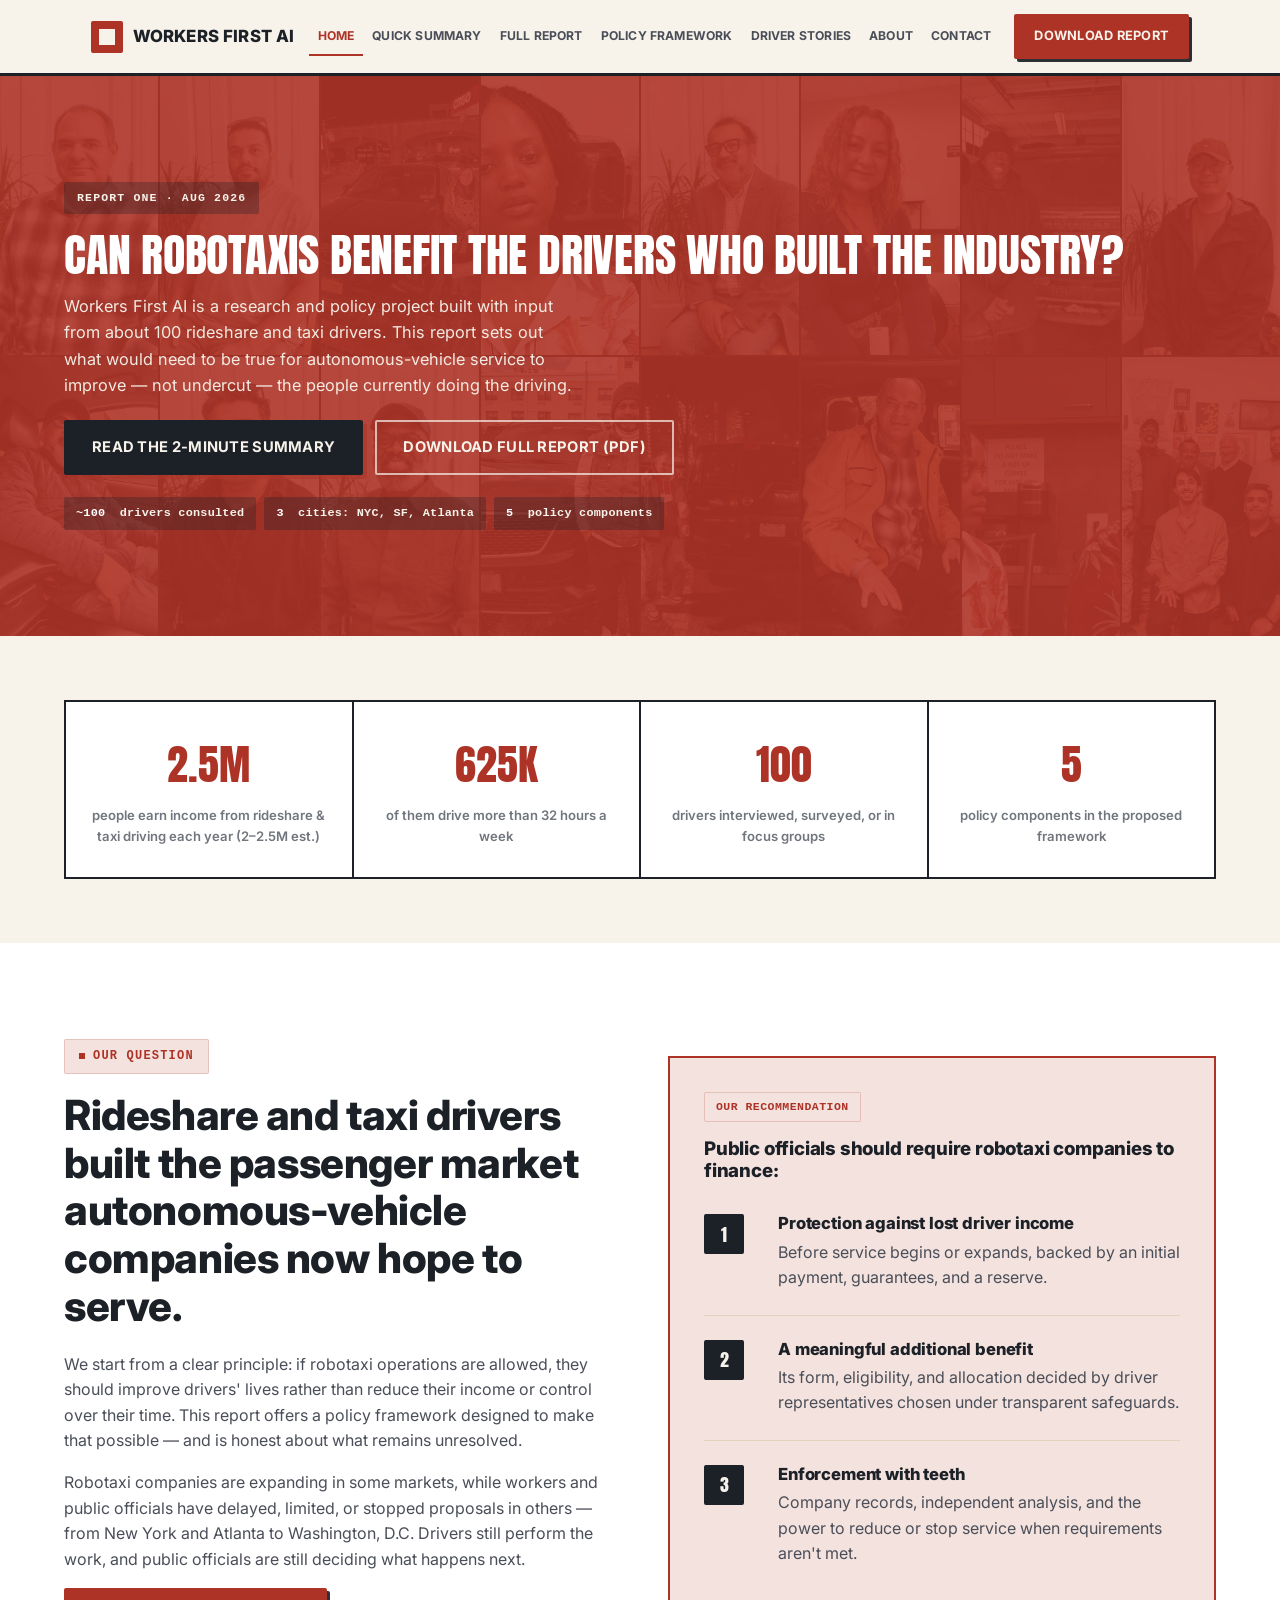
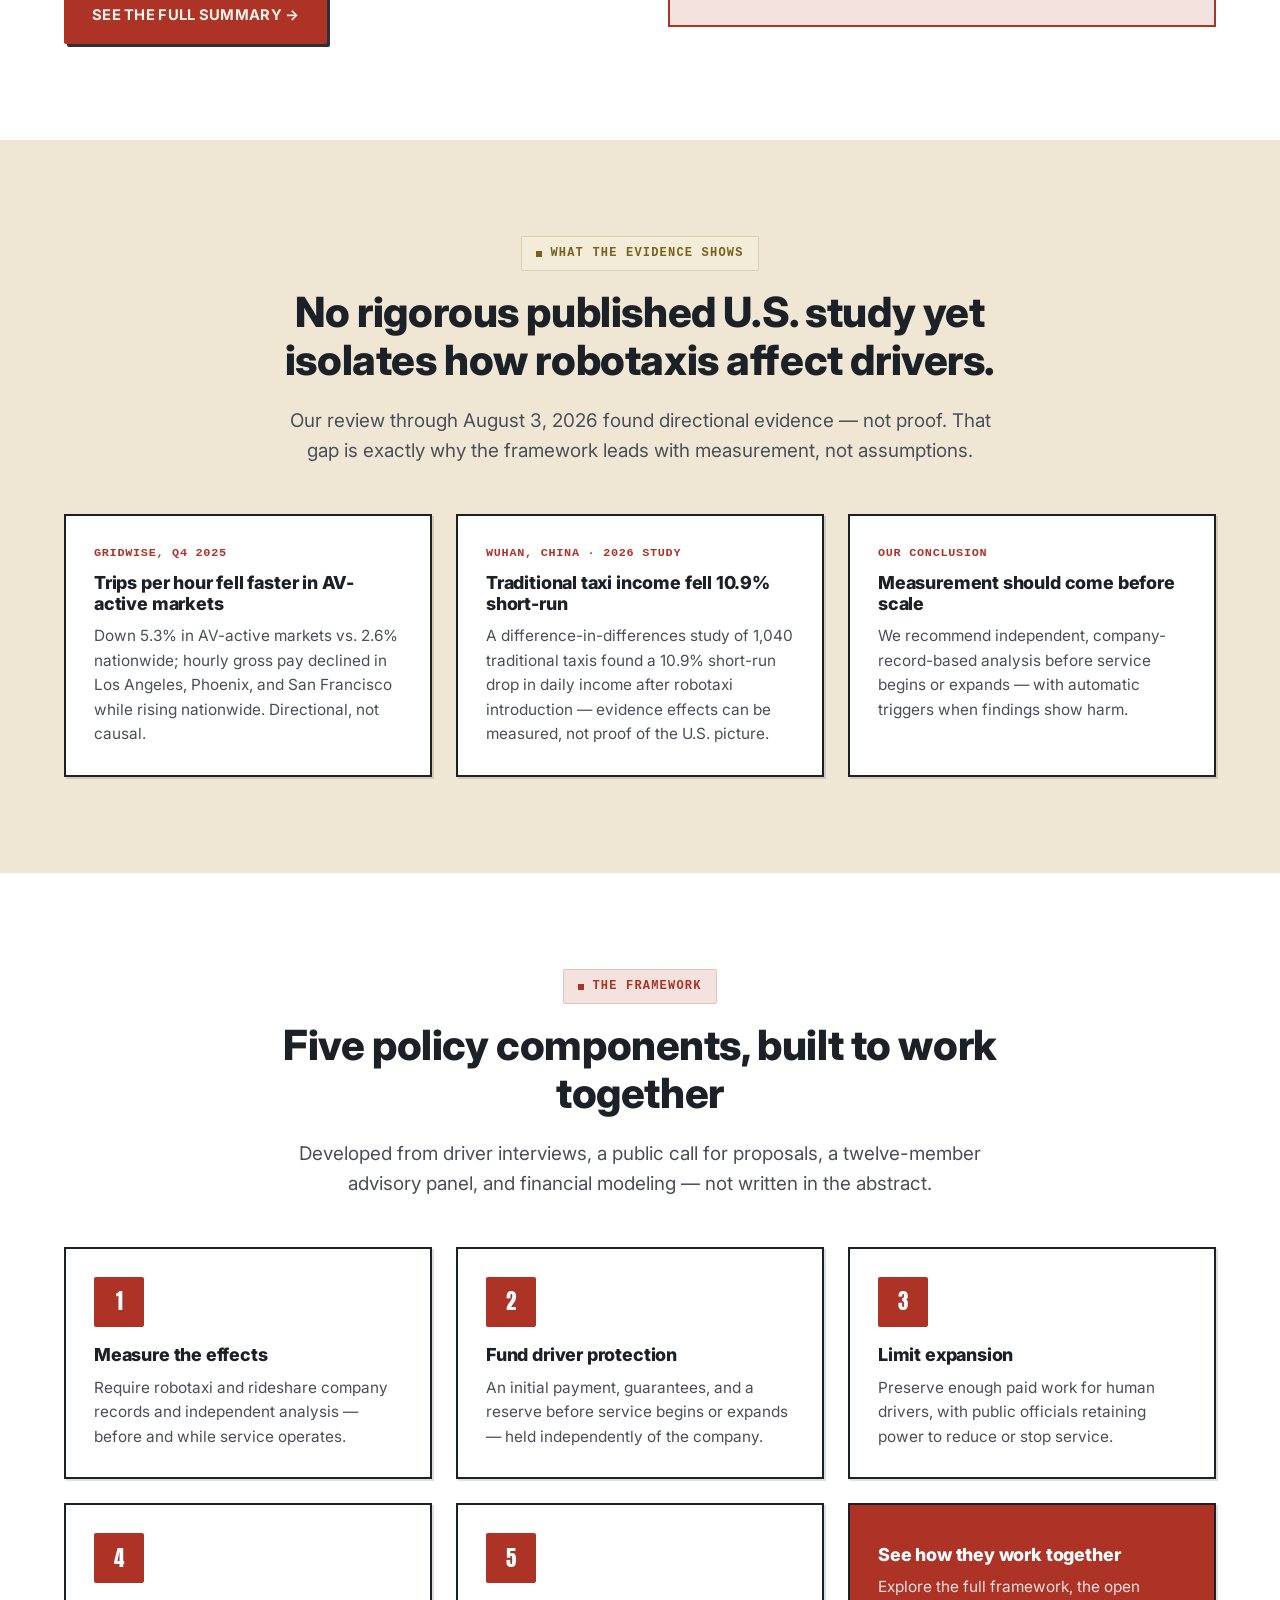
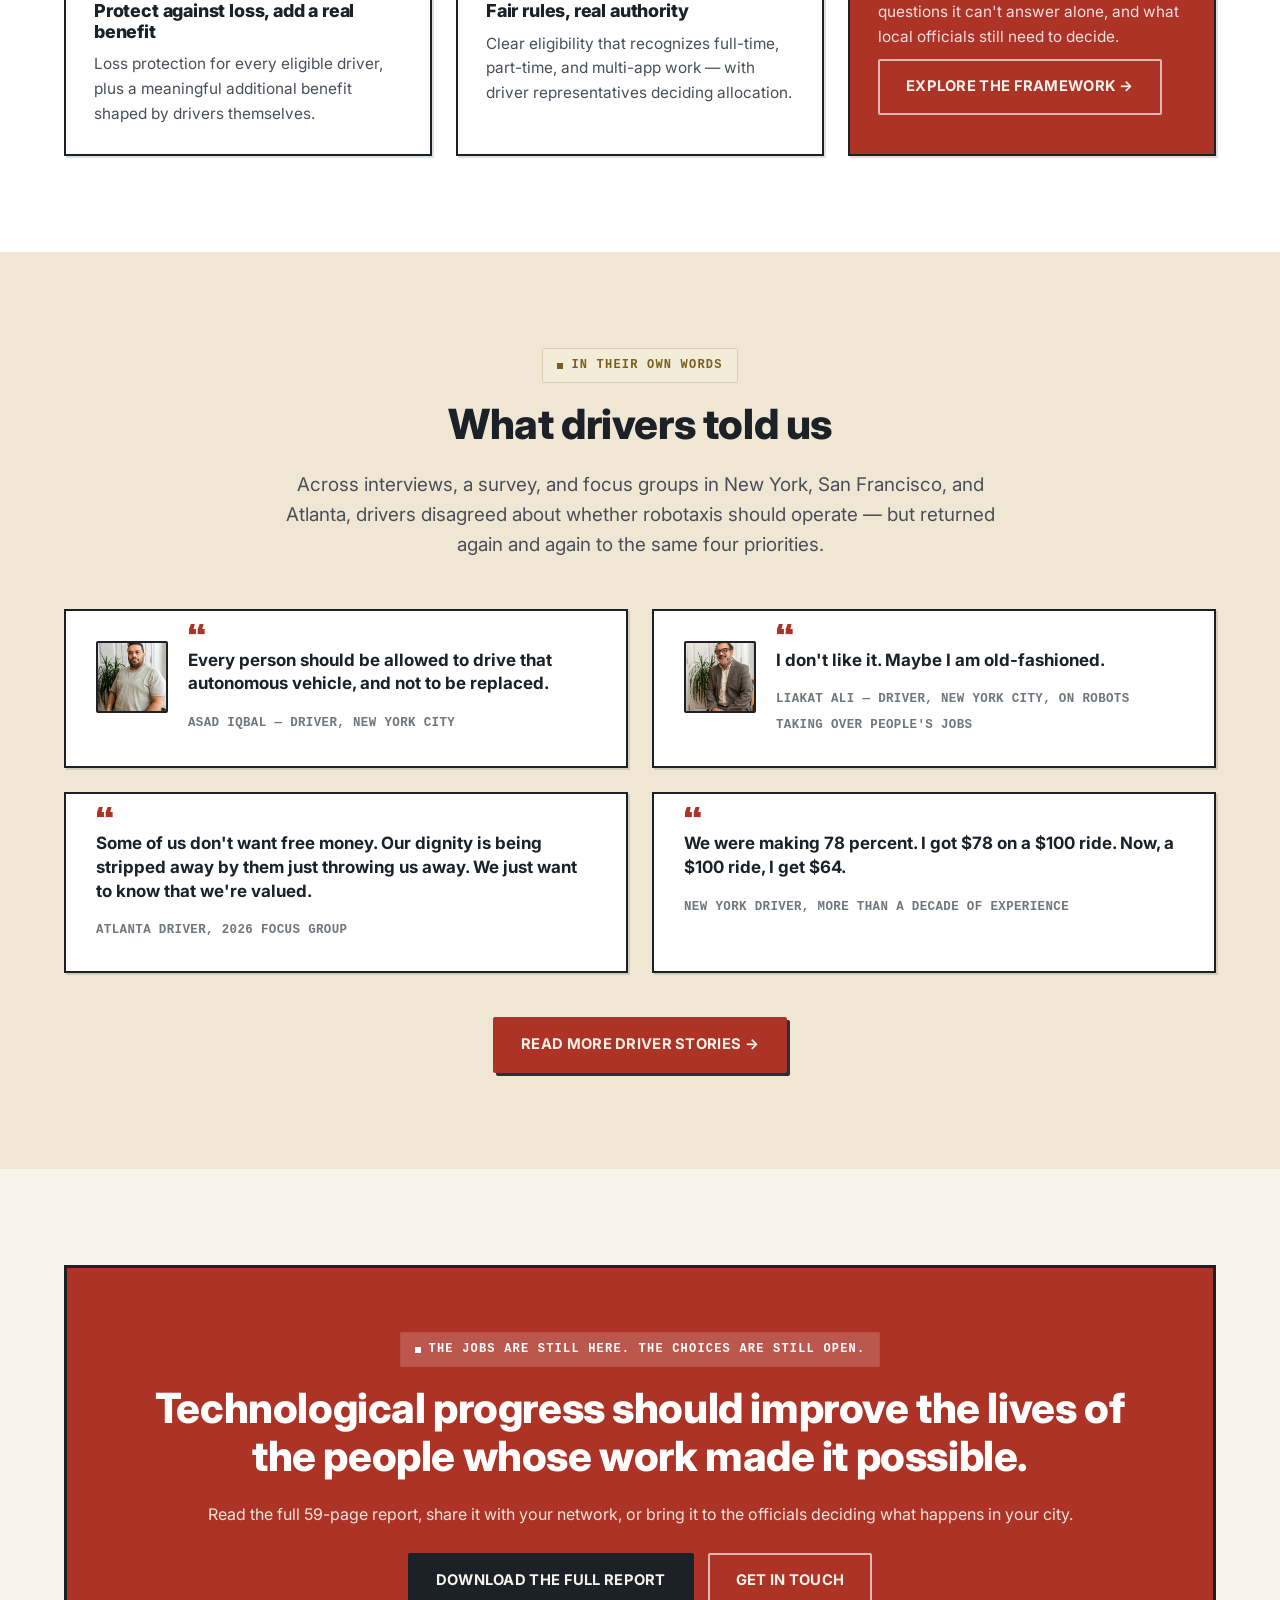
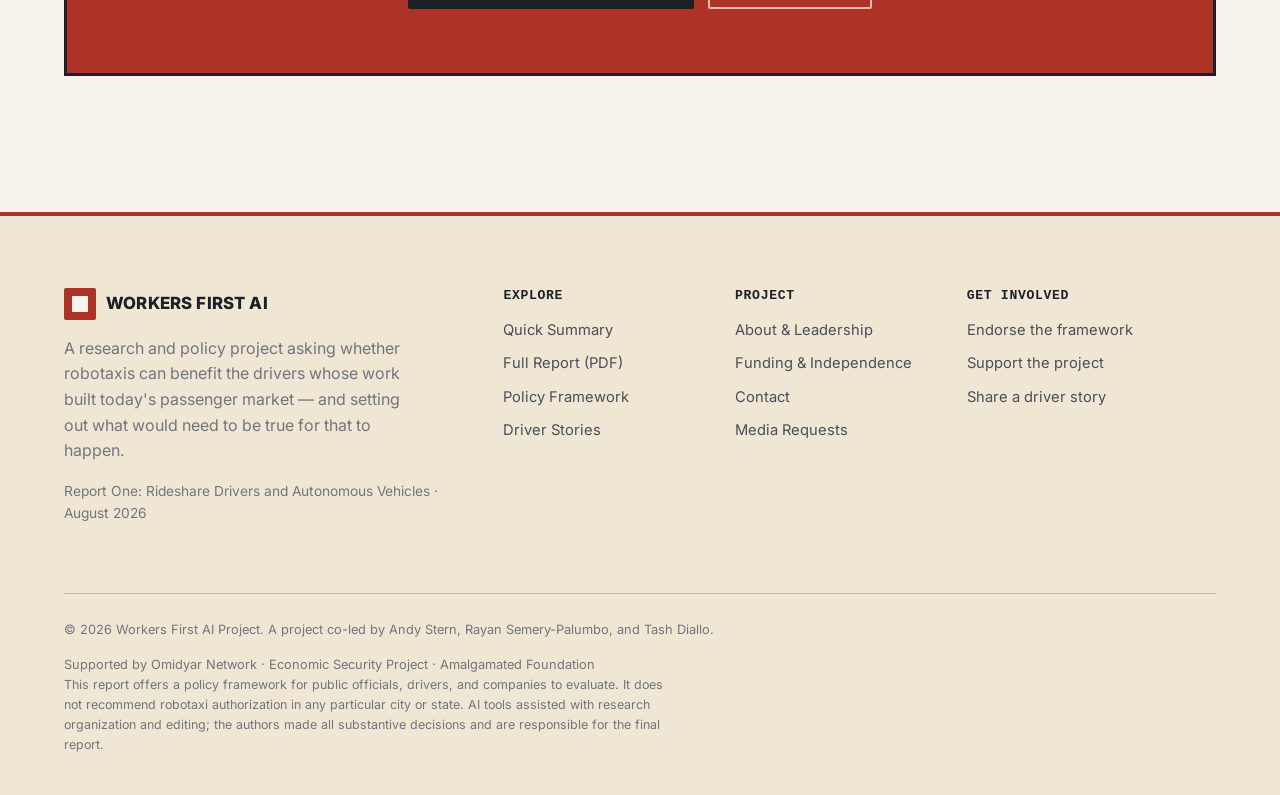
==== commit 33a06f49: "Remove homepage photo strip section" ====
--- a/index.html
+++ b/index.html
@@ -228,21 +228,6 @@
     </div>
   </section>
 
-  <!-- ================= PHOTO STRIP ================= -->
-  <section class="tight bg-alt">
-    <div class="container reveal">
-      <p class="center small muted" style="text-transform:uppercase; letter-spacing:.1em; font-weight:700; margin-bottom:22px;">Photographed for the Workers First AI project — New York City · San Francisco · Atlanta</p>
-      <div class="photo-strip">
-        <img src="images/babacar.webp" alt="Driver photographed for the Workers First AI project" loading="lazy">
-        <img src="images/bhoye.webp" alt="Driver photographed for the Workers First AI project, Atlanta" loading="lazy">
-        <img src="images/margery.webp" alt="Driver photographed for the Workers First AI project" loading="lazy">
-        <img src="images/shaun.webp" alt="Shaun Beckles, driver, New York City" loading="lazy">
-        <img src="images/alejandra-r.webp" alt="Alejandra R., driver, San Francisco" loading="lazy">
-        <img src="images/md-al.webp" alt="Driver photographed for the Workers First AI project" loading="lazy">
-      </div>
-    </div>
-  </section>
-
   <!-- ================= FINAL BAND ================= -->
   <section>
     <div class="container reveal">
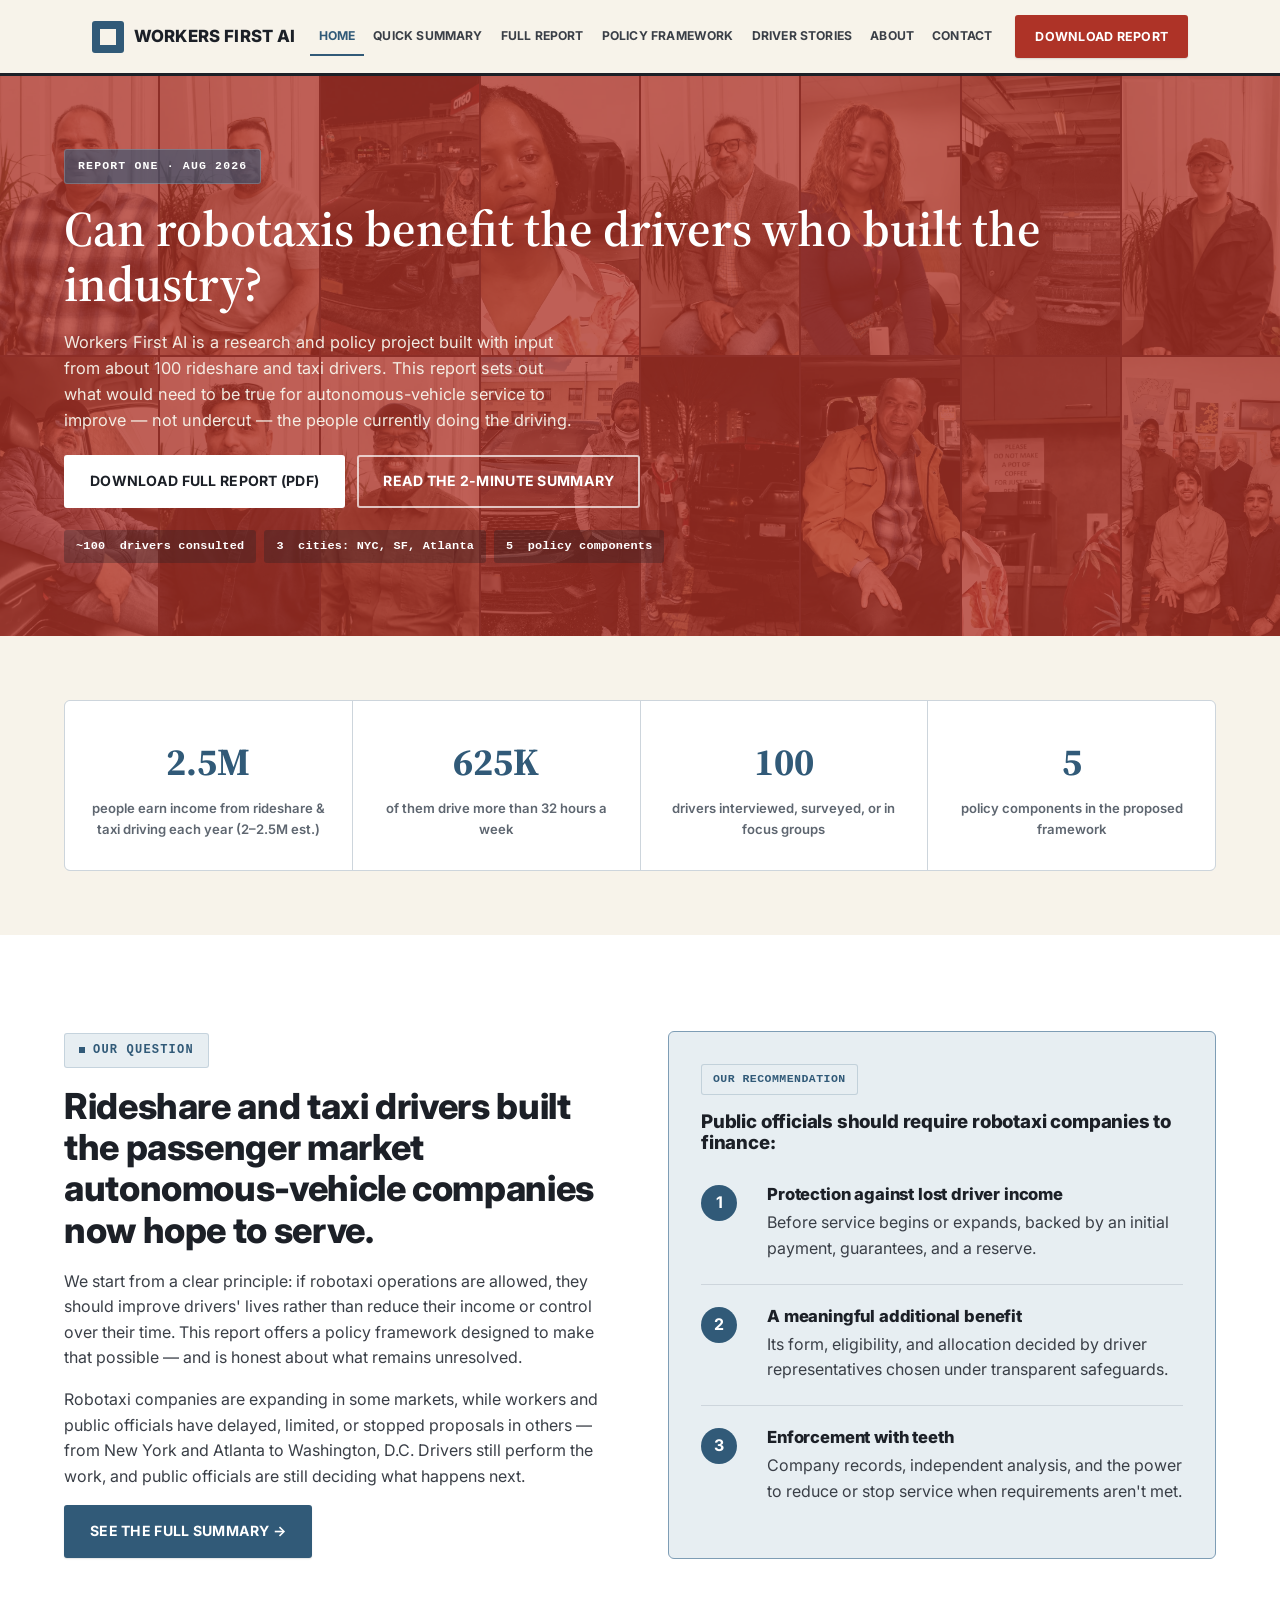
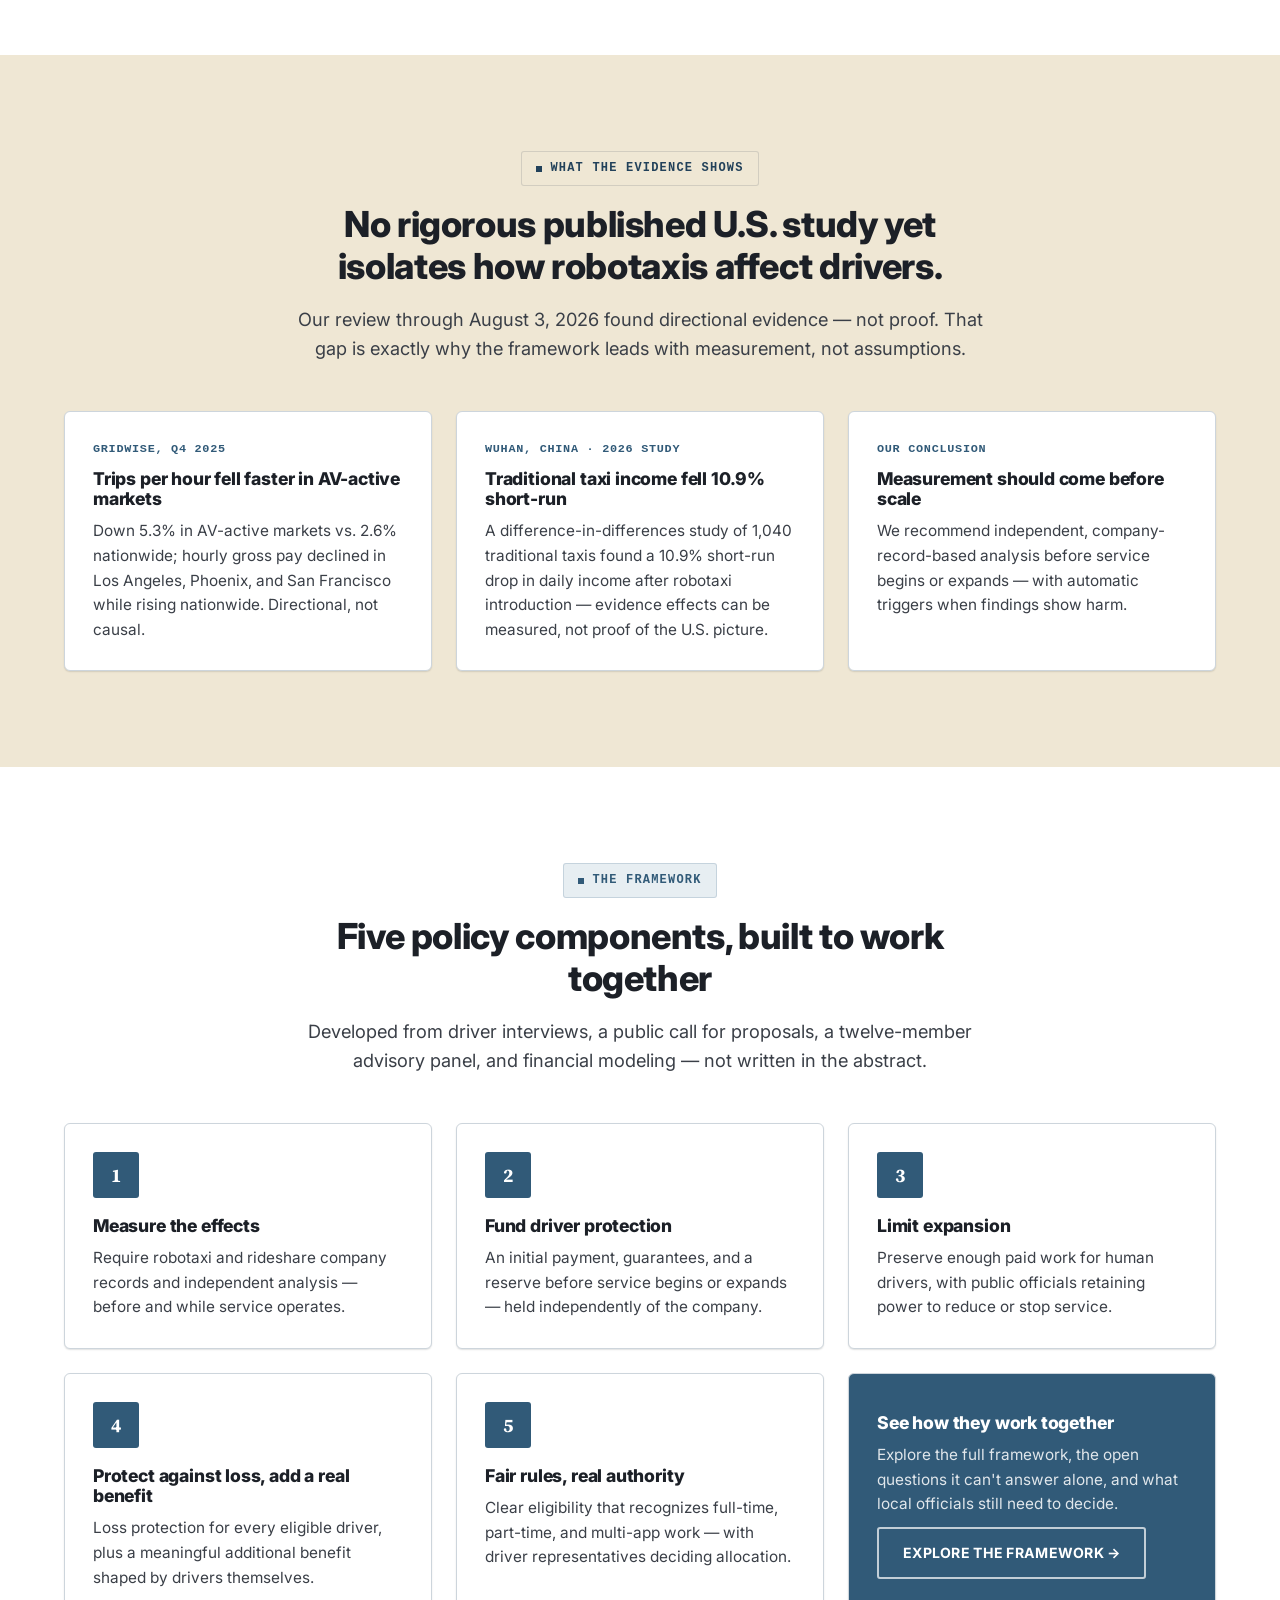
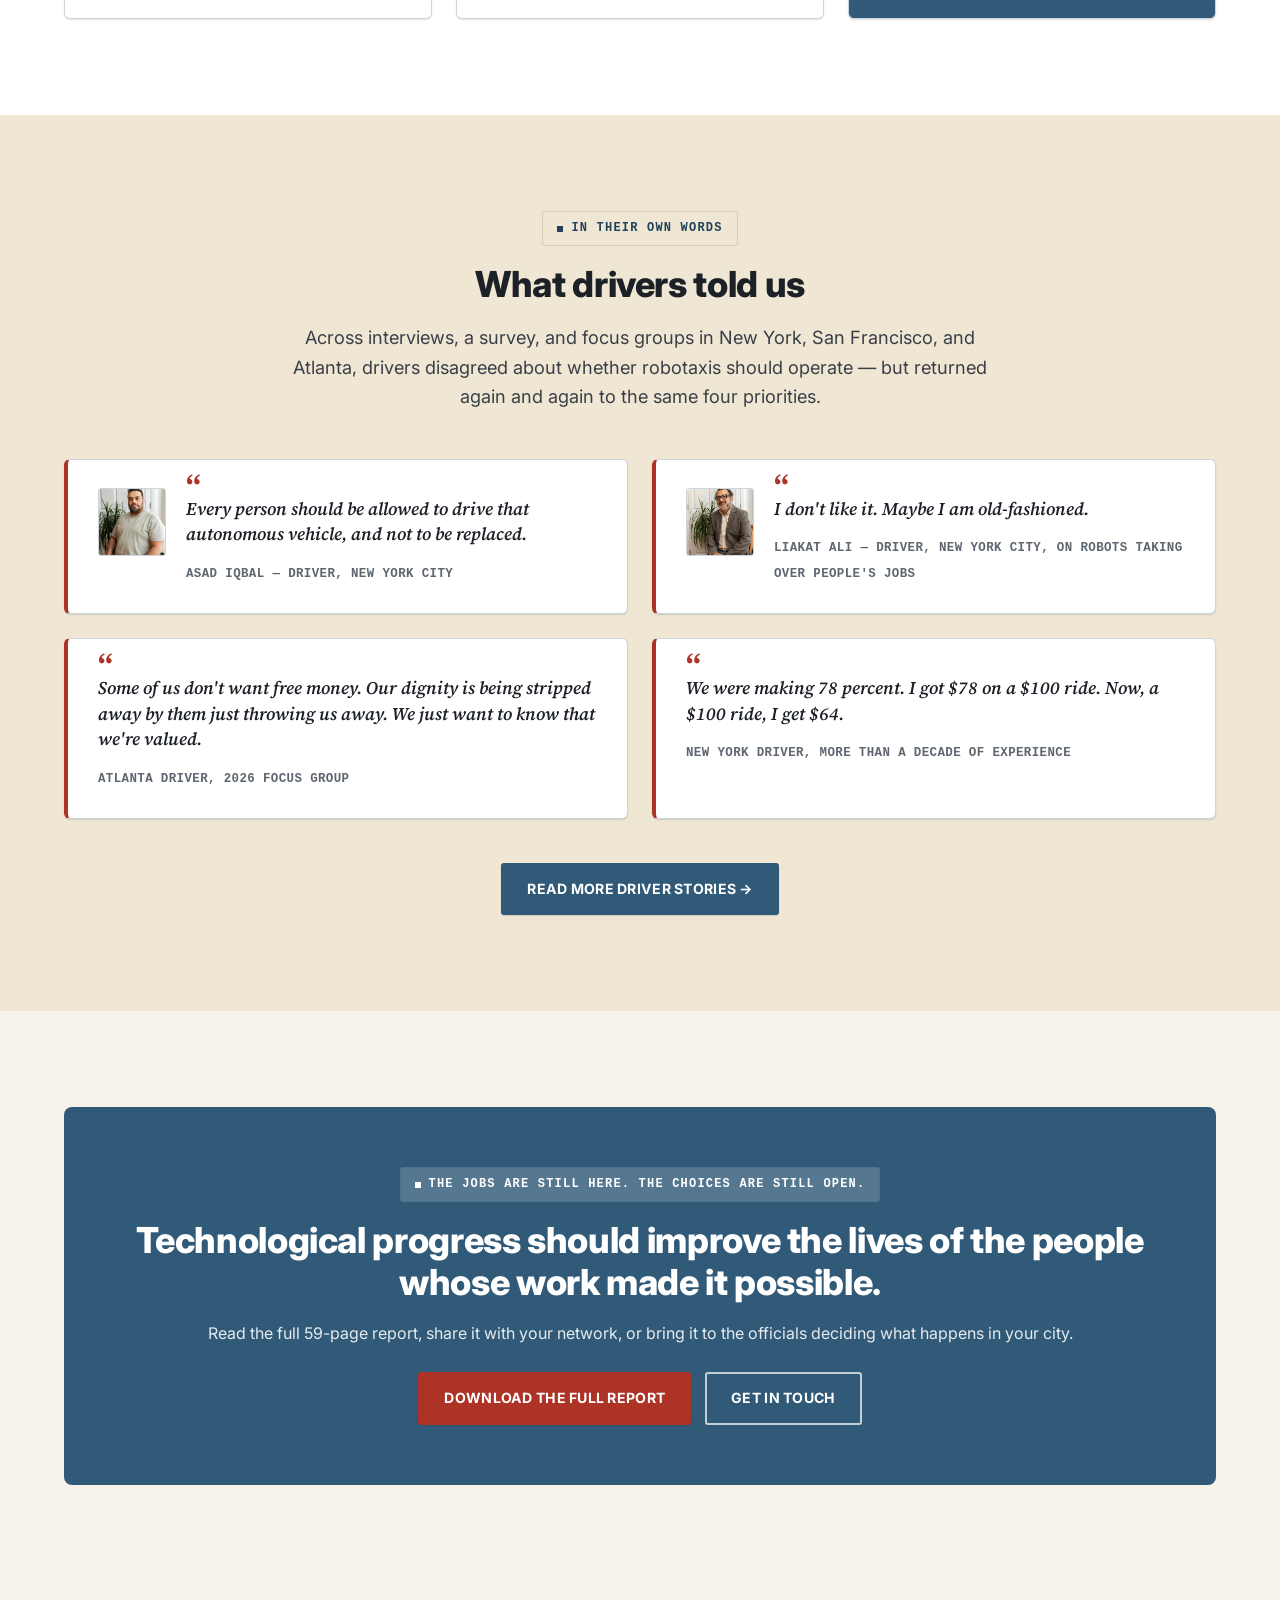
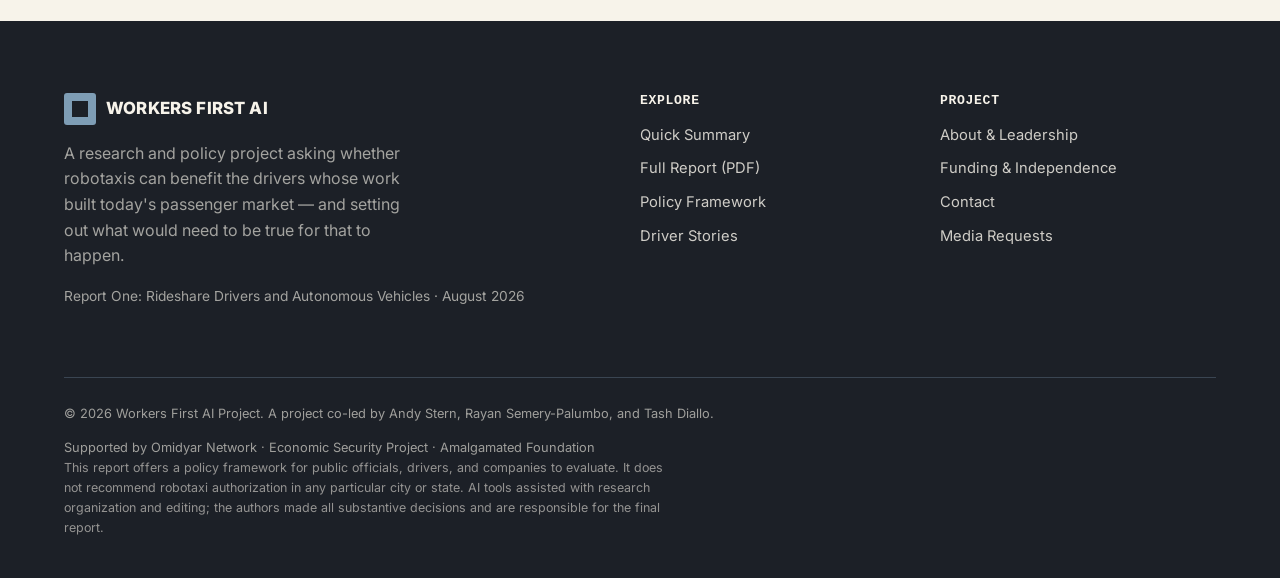
==== commit b333b600: "Redesign visual system: editorial research with worker voice Replace the red-dominant "Worker Bullet" ====
--- a/index.html
+++ b/index.html
@@ -39,8 +39,8 @@
       <h1 class="h-xl">Can robotaxis benefit the drivers who built the industry?</h1>
       <p class="lede">Workers First AI is a research and policy project built with input from about 100 rideshare and taxi drivers. This report sets out what would need to be true for autonomous-vehicle service to improve — not undercut — the people currently doing the driving.</p>
       <div class="hero-actions">
-        <a href="summary.html" class="btn btn-warm">Read the 2-Minute Summary</a>
-        <a href="files/Workers-First-AI-Report-One-Rideshare-Drivers-and-AVs.pdf" class="btn btn-outline-invert" download>Download Full Report (PDF)</a>
+        <a href="files/Workers-First-AI-Report-One-Rideshare-Drivers-and-AVs.pdf" class="btn btn-white" download>Download Full Report (PDF)</a>
+        <a href="summary.html" class="btn btn-outline-invert">Read the 2-Minute Summary</a>
       </div>
       <div class="hero-meta">
         <span class="pill"><b>~100</b>&nbsp;drivers consulted</span>
--- a/css/style.css
+++ b/css/style.css
@@ -1,62 +1,87 @@
 /* ==========================================================================
    Workers First AI — Design System
-   Direction: "Worker Bulletin" — bold color-blocking, poster typography,
-   red / ink / cream. No gradients, no soft glow, no dark mode.
-   Edit tokens in :root to reskin the entire site from one place.
+   Direction: "Editorial Research with Worker Voice" — a credible research
+   and public-policy publication, not a campaign site. Report blue carries
+   research/evidence/navigation; worker red is reserved for the report
+   download, driver voices, and human-impact moments. Driver Stories keeps
+   a stronger, more expressive treatment; every other page stays calm.
+   No gradients, no dark mode. Edit tokens in :root to reskin the site.
    ========================================================================== */
 
-@import url('https://fonts.googleapis.com/css2?family=Anton&family=Inter:wght@400;500;600;700;800;900&display=swap');
+@import url('https://fonts.googleapis.com/css2?family=Anton&family=Source+Serif+4:opsz,wght@8..60,400;8..60,600;8..60,700&family=Inter:wght@400;500;600;700;800;900&display=swap');
 
 :root{
-  /* ---- Brand palette ----
-     Variable names kept stable across a refactor (blue-900, blue-600, etc.)
-     even though the palette itself is now red/ink/cream — several pages
-     reference these tokens inline, and renaming them would mean hunting
-     down every inline style. Think of the names as slots, not colors. */
-  --blue-900:#1C2027;   /* ink — primary text & headings */
-  --blue-700:#7A2119;   /* red-deep — hover/pressed */
-  --blue-600:#AE3327;   /* red — primary brand accent */
-  --blue-500:#C24632;   /* red-mid — lighter accent, links on dark */
-  --blue-100:#F3E2DE;   /* red-soft — tinted badge/panel backgrounds */
-  --cyan-500:#5C6B47;   /* olive — secondary neutral tag accent */
-  --violet-500:#7A2119; /* alias of red-deep, kept for compatibility */
-  --amber-500:#A6822E;  /* ochre — warm tag/callout accent */
-  --amber-600:#7A5F1F;  /* ochre-deep */
-  --coral-500:#AE3327;  /* alias of red, kept for compatibility */
+  /* ---- Core palette (source of truth) ---- */
+  --color-ink:#1C2027;
+  --color-paper:#F7F3EA;
+  --color-white:#FFFFFF;
+  --color-report-blue:#315A78;
+  --color-report-blue-deep:#22415A;
+  --color-soft-blue:#7E9DB5;
+  --color-soft-blue-tint:#E7EEF2;
+  --color-worker-red:#AE3327;
+  --color-worker-red-deep:#7A2119;
+  --color-worker-red-tint:#F3E2DE;
+  --color-sand:#EFE7D4;
+  --color-muted:#5E6670;
+  --color-border:#CDD5DC;
+  --color-border-strong:#AEB9C2;
+
+  /* ---- Brand palette (legacy slot names) ----
+     Several pages reference these tokens directly (inline styles, page-local
+     <style> blocks). Rather than hunt down every inline reference, the slots
+     are kept and re-pointed at the new palette above — most of the old
+     "blue-600" (red accent) slot now resolves to report blue, since research
+     labels/links/numbers/citations are the dominant use of that slot. */
+  --blue-900:var(--color-ink);
+  --blue-700:var(--color-report-blue-deep);
+  --blue-600:var(--color-report-blue);
+  --blue-500:var(--color-soft-blue);
+  --blue-100:var(--color-soft-blue-tint);
+  --cyan-500:var(--color-soft-blue);
+  --violet-500:var(--color-report-blue-deep);
+  --amber-500:var(--color-soft-blue);
+  --amber-600:var(--color-report-blue-deep);
+  --coral-500:var(--color-worker-red);
 
   /* ---- Surfaces ---- */
-  --bg:#F7F3EA;         /* cream — page background (paper) */
-  --bg-alt:#EFE7D4;     /* cream-alt — alternating section background */
-  --surface:#FFFFFF;    /* card background */
+  --bg:var(--color-paper);
+  --bg-alt:var(--color-sand);
+  --surface:var(--color-white);
   --surface-soft:#FCFAF3;
-  --border:#DED4BC;     /* rule — hairline border, warm-neutral */
-  --border-strong:#C9BC9C;
+  --border:var(--color-border);
+  --border-strong:var(--color-border-strong);
 
   /* ---- Text ---- */
-  --ink:#1C2027;
-  --ink-soft:#4A4E58;
-  --ink-mute:#71757D;
-  --on-blue:#F7F3EA;    /* text color used on red/ink fills */
+  --ink:var(--color-ink);
+  --ink-soft:#3A3F47;
+  --ink-mute:var(--color-muted);
+  --on-blue:#FFFFFF;    /* text color used on report-blue / worker-red fills */
 
   /* ---- Effects ---- */
-  --radius-sm:2px;
-  --radius:3px;
-  --radius-lg:4px;
-  --radius-pill:3px;    /* no true pills in this system — sharp tags instead */
-  --shadow-sm:2px 2px 0 rgba(28,32,39,0.14);
-  --shadow-md:3px 3px 0 rgba(28,32,39,0.92);
-  --shadow-lg:6px 6px 0 rgba(28,32,39,0.92);
-  --ring:0 0 0 3px rgba(174,51,39,0.28);
-
-  /* Flat fills — named "gradient-*" for inline-style compatibility, but
-     these are solid colors now, deliberately: no gradients in this system. */
-  --gradient-brand: var(--blue-600);
-  --gradient-warm: var(--blue-900);
+  --radius-sm:3px;
+  --radius:6px;
+  --radius-lg:8px;
+  --radius-pill:999px;
+  --shadow-sm:0 1px 2px rgba(28,32,39,0.08), 0 1px 1px rgba(28,32,39,0.06);
+  --shadow-md:0 6px 20px rgba(28,32,39,0.10);
+  --shadow-lg:0 14px 34px rgba(28,32,39,0.14);
+  --shadow-hard:3px 3px 0 rgba(28,32,39,0.9); /* reserved for Driver Stories accents */
+  --ring:0 0 0 3px rgba(49,90,120,0.28);
+
+  /* Flat fills — named "gradient-*" for inline-style compatibility; these
+     are solid colors, deliberately: no gradients in this system. */
+  --gradient-brand: var(--color-report-blue);
+  --gradient-warm: var(--color-ink);
   --gradient-mesh: none;
 
-  --font-display:'Anton', 'Arial Narrow', sans-serif;
-  --font-head:'Inter', -apple-system, BlinkMacSystemFont, 'Segoe UI', sans-serif;
-  --font-body:'Inter', -apple-system, BlinkMacSystemFont, 'Segoe UI', sans-serif;
+  --font-editorial:'Source Serif 4', Georgia, serif;
+  --font-interface:'Inter', Arial, -apple-system, BlinkMacSystemFont, 'Segoe UI', sans-serif;
+  --font-driver-display:'Anton', Impact, 'Arial Narrow', sans-serif;
+
+  --font-display: var(--font-driver-display);
+  --font-head: var(--font-interface);
+  --font-body: var(--font-interface);
   --font-mono: ui-monospace, 'SF Mono', 'Menlo', 'Consolas', monospace;
 
   --maxw:1200px;
@@ -82,6 +107,8 @@
 p{ margin:0 0 1em; color:var(--ink-soft); }
 button{ font-family:inherit; }
 
+:focus-visible{ outline:3px solid var(--color-report-blue); outline-offset:2px; }
+
 .container{ max-width:var(--maxw); margin:0 auto; padding:0 24px; }
 .container-narrow{ max-width:820px; margin:0 auto; padding:0 24px; }
 
@@ -93,41 +120,64 @@
 .eyebrow{
   display:inline-flex; align-items:center; gap:8px;
   font-family:var(--font-mono); font-weight:700; font-size:.75rem;
-  letter-spacing:.1em; text-transform:uppercase; color:var(--blue-600);
-  background:var(--blue-100); padding:7px 14px; border-radius:var(--radius-sm);
-  margin-bottom:18px; border:1px solid rgba(174,51,39,0.18);
-}
-.eyebrow.warm{ color:var(--amber-600); background:#F2ECD8; border-color:rgba(122,95,31,0.2); }
+  letter-spacing:.1em; text-transform:uppercase; color:var(--color-report-blue);
+  background:var(--color-soft-blue-tint); padding:7px 14px; border-radius:var(--radius-sm);
+  margin-bottom:18px; border:1px solid rgba(49,90,120,0.18);
+}
+.eyebrow.warm{ color:var(--color-report-blue-deep); background:var(--color-sand); border-color:rgba(94,102,112,0.2); }
 .eyebrow .dot{ width:6px; height:6px; background:currentColor; }
 
 .section-head{ max-width:720px; margin:0 0 48px; }
 .section-head.center{ margin-left:auto; margin-right:auto; text-align:center; }
-h2.h-lg{ font-size:clamp(1.9rem, 3.4vw, 2.6rem); }
+h2.h-lg{ font-size:clamp(1.7rem, 2.8vw, 2.3rem); }
 h1.h-xl{
   font-family:var(--font-display); font-weight:400; text-transform:uppercase;
   font-size:clamp(2.5rem, 5.6vw, 4.4rem); line-height:0.98; letter-spacing:-0.005em;
 }
-.lede{ font-size:1.18rem; color:var(--ink-soft); }
-
-/* ---- buttons ---- */
+.lede{ font-size:1.14rem; color:var(--ink-soft); }
+
+/* ---- research-page editorial headings ----
+   Home and Driver Stories keep the Anton display treatment (scoped via
+   data-page below); every other page — Summary, Full Report, Policy
+   Framework, About, Contact, and the thank-you page — renders h1.h-xl and
+   h2.h-lg in title-case Source Serif 4 instead, per the "editorial
+   research" brief. Scoping by data-page means no HTML class changes were
+   needed on any of those pages. */
+body:not([data-page="home"]):not([data-page="drivers"]) h1.h-xl{
+  font-family:var(--font-editorial); font-weight:600; text-transform:none;
+  font-size:clamp(1.9rem, 3.4vw, 3.15rem); line-height:1.16; letter-spacing:normal;
+  max-width:900px;
+}
+body:not([data-page="home"]):not([data-page="drivers"]) h2.h-lg{
+  font-family:var(--font-editorial); font-weight:600;
+}
+
+/* ---- buttons ----
+   Two primary actions, kept visually distinct on purpose: .btn-primary is
+   the report-blue "research & briefing" action (read the summary, explore
+   the framework, request a briefing, send the contact form); .btn-warm is
+   the worker-red "download the report / driver voice" action. Everything
+   else is a neutral secondary. */
 .btn{
   display:inline-flex; align-items:center; justify-content:center; gap:10px;
-  font-family:var(--font-head); font-weight:700; font-size:.92rem;
+  font-family:var(--font-head); font-weight:700; font-size:.88rem;
   letter-spacing:.02em; text-transform:uppercase;
-  padding:14px 26px; border-radius:var(--radius-sm);
+  padding:13px 24px; border-radius:var(--radius-sm);
   border:2px solid transparent; cursor:pointer; white-space:nowrap;
-  transition:transform .14s ease, box-shadow .14s ease, background .14s ease, border-color .14s ease;
-}
-.btn:active{ transform:translate(2px,2px); box-shadow:none !important; }
-.btn-primary{ background:var(--blue-600); color:var(--on-blue); box-shadow:var(--shadow-md); border-color:var(--blue-600); }
-.btn-primary:hover{ background:var(--blue-700); border-color:var(--blue-700); transform:translate(-1px,-1px); box-shadow:var(--shadow-lg); }
-.btn-warm{ background:var(--ink); color:var(--bg); box-shadow:4px 4px 0 rgba(174,51,39,0.55); border-color:var(--ink); }
-.btn-warm:hover{ transform:translate(-1px,-1px); box-shadow:6px 6px 0 rgba(174,51,39,0.6); }
-.btn-ghost{ background:transparent; color:var(--ink); border-color:var(--ink); }
-.btn-ghost:hover{ background:var(--ink); color:var(--bg); }
-.btn-outline-invert{ background:transparent; color:var(--on-blue); border-color:rgba(247,243,234,0.7); }
-.btn-outline-invert:hover{ background:rgba(247,243,234,0.14); border-color:var(--on-blue); }
-.btn-sm{ padding:10px 18px; font-size:.8rem; }
+  transition:transform .14s ease, box-shadow .14s ease, background .14s ease, border-color .14s ease, color .14s ease;
+}
+.btn:active{ transform:translateY(1px); }
+.btn-primary{ background:var(--color-report-blue); color:#fff; box-shadow:var(--shadow-sm); border-color:var(--color-report-blue); }
+.btn-primary:hover{ background:var(--color-report-blue-deep); border-color:var(--color-report-blue-deep); box-shadow:var(--shadow-md); }
+.btn-warm{ background:var(--color-worker-red); color:#fff; box-shadow:var(--shadow-sm); border-color:var(--color-worker-red); }
+.btn-warm:hover{ background:var(--color-worker-red-deep); border-color:var(--color-worker-red-deep); box-shadow:var(--shadow-md); }
+.btn-ghost{ background:transparent; color:var(--ink); border-color:var(--border-strong); }
+.btn-ghost:hover{ background:var(--surface-soft); border-color:var(--color-report-blue); color:var(--color-report-blue); }
+.btn-outline-invert{ background:transparent; color:#fff; border-color:rgba(255,255,255,0.7); }
+.btn-outline-invert:hover{ background:rgba(255,255,255,0.14); border-color:#fff; }
+.btn-white{ background:#fff; color:var(--color-ink); border-color:#fff; }
+.btn-white:hover{ background:var(--color-paper); box-shadow:var(--shadow-md); }
+.btn-sm{ padding:10px 18px; font-size:.78rem; }
 .btn-block{ width:100%; }
 .btn[disabled]{ opacity:.6; cursor:not-allowed; }
 
@@ -182,7 +232,7 @@
   .nav-cta .btn span.long{ display:none; }
 }
 @media (max-width: 560px){
-  .nav-cta .btn-primary{ display:none; }
+  .nav-cta .btn-warm{ display:none; }
   .brand{ font-size:.92rem; gap:8px; }
   .brand .mark{ width:28px; height:28px; }
 }
@@ -198,16 +248,21 @@
 .hero-photos img{ width:100%; height:100%; object-fit:cover; object-position:center 22%; display:block; filter:saturate(.45) brightness(1.08); }
 .hero-photos::after{
   content:""; position:absolute; inset:0; pointer-events:none;
-  background:rgba(174,51,39,0.9);
+  background:rgba(174,51,39,0.78);
 }
 
 .hero-copy{ position:relative; z-index:1; height:100%; display:flex; flex-direction:column; align-items:flex-start; justify-content:center; color:var(--on-blue); }
 .hero-kicker{
   display:inline-flex; align-items:center; gap:10px; align-self:flex-start;
   font-family:var(--font-mono); font-weight:700; font-size:.72rem; letter-spacing:.1em; text-transform:uppercase;
-  color:var(--on-blue); background:rgba(28,32,39,0.3); padding:7px 13px; border-radius:var(--radius-sm); margin-bottom:18px;
-}
-.hero-copy h1.h-xl{ color:#fff; margin-bottom:16px; font-size:clamp(2rem, 3.6vw, 3.2rem); }
+  color:#fff; background:rgba(49,90,120,0.62); padding:7px 13px; border-radius:var(--radius-sm); margin-bottom:18px;
+  border:1px solid rgba(255,255,255,0.2);
+}
+.hero-copy h1.h-xl{
+  color:#fff; margin-bottom:16px; font-family:var(--font-editorial); font-weight:600;
+  text-transform:none; letter-spacing:normal; line-height:1.12;
+  font-size:clamp(2rem, 4vw, 3.1rem);
+}
 .hero-copy p.lede{ color:rgba(247,243,234,0.95); max-width:52ch; font-size:1.02rem; margin-bottom:0; }
 .hero-actions{ display:flex; flex-wrap:wrap; gap:12px; margin-top:22px; }
 .hero-meta{ margin-top:22px; display:flex; flex-wrap:wrap; gap:8px; }
@@ -235,11 +290,11 @@
 
 /* ---- stat strip ---- */
 .stats{
-  display:grid; grid-template-columns:repeat(4,1fr); gap:2px; background:var(--ink);
-  border:2px solid var(--ink);
+  display:grid; grid-template-columns:repeat(4,1fr); gap:1px; background:var(--color-border);
+  border:1px solid var(--color-border); border-radius:var(--radius); overflow:hidden;
 }
 .stat{ background:var(--surface); padding:30px 22px; text-align:center; }
-.stat .num{ font-family:var(--font-display); font-weight:400; font-size:clamp(1.8rem,3.4vw,2.6rem); color:var(--blue-600); }
+.stat .num{ font-family:var(--font-editorial); font-weight:700; font-size:clamp(1.7rem,3.2vw,2.4rem); color:var(--color-report-blue); }
 .stat .label{ font-size:.82rem; color:var(--ink-mute); margin-top:6px; font-weight:600; }
 @media (max-width:760px){ .stats{ grid-template-columns:repeat(2,1fr); } }
 
@@ -252,100 +307,108 @@
 @media (max-width:640px){ .grid-2,.grid-3,.grid-4{ grid-template-columns:1fr; } }
 
 .card{
-  background:var(--surface); border:2px solid var(--ink); border-radius:0;
-  padding:28px; box-shadow:var(--shadow-sm); transition:transform .16s ease, box-shadow .16s ease;
-}
-.card:hover{ transform:translate(-2px,-2px); box-shadow:var(--shadow-md); }
+  background:var(--surface); border:1px solid var(--color-border); border-radius:var(--radius);
+  padding:28px; box-shadow:var(--shadow-sm); transition:transform .16s ease, box-shadow .16s ease, border-color .16s ease;
+}
+.card:hover{ transform:translateY(-2px); box-shadow:var(--shadow-md); border-color:var(--color-soft-blue); }
 .card .icon{
-  width:50px; height:50px; border-radius:var(--radius-sm); display:flex; align-items:center; justify-content:center;
-  background:var(--blue-600); color:#fff; margin-bottom:18px; font-family:var(--font-display); font-weight:400; font-size:1.3rem;
-}
-.card h3{ font-size:1.12rem; margin-bottom:10px; }
+  width:46px; height:46px; border-radius:var(--radius-sm); display:flex; align-items:center; justify-content:center;
+  background:var(--color-report-blue); color:#fff; margin-bottom:18px; font-family:var(--font-editorial); font-weight:700; font-size:1.2rem;
+}
+.card h3{ font-size:1.1rem; margin-bottom:10px; }
 .card p{ margin-bottom:0; font-size:.96rem; }
-.card .num-badge{ font-family:var(--font-mono); font-size:.74rem; font-weight:700; letter-spacing:.06em; color:var(--blue-600); margin-bottom:10px; display:block; text-transform:uppercase; }
+.card .num-badge{ font-family:var(--font-mono); font-size:.74rem; font-weight:700; letter-spacing:.06em; color:var(--color-report-blue); margin-bottom:10px; display:block; text-transform:uppercase; }
 
 .card-photo{ overflow:hidden; padding:0; }
 .card-photo img{ width:100%; aspect-ratio:4/5; object-fit:cover; }
 .card-photo .body{ padding:22px; }
 
-/* ---- pull quote ---- */
+/* ---- pull quote ----
+   A thin worker-red left border marks every quotation as a driver's own
+   words — the one place red is reserved on research-facing pages, per the
+   "driver quotations" allowance in the brief. */
 .quote-card{
-  background:var(--surface); border:2px solid var(--ink);
-  padding:30px; display:flex; gap:20px; align-items:flex-start; box-shadow:var(--shadow-sm);
-}
-.quote-card img{ width:72px; height:72px; border-radius:var(--radius-sm); object-fit:cover; flex:none; border:2px solid var(--ink); }
-.quote-card blockquote{ margin:0 0 12px; font-family:var(--font-head); font-size:1.06rem; color:var(--ink); font-weight:700; line-height:1.4; }
+  background:var(--surface); border:1px solid var(--color-border); border-left:4px solid var(--color-worker-red);
+  border-radius:var(--radius);
+  padding:28px 30px; display:flex; gap:20px; align-items:flex-start; box-shadow:var(--shadow-sm);
+}
+.quote-card img{ width:68px; height:68px; border-radius:var(--radius-sm); object-fit:cover; flex:none; border:1px solid var(--color-border); }
+.quote-card blockquote{ margin:0 0 12px; font-family:var(--font-editorial); font-size:1.12rem; color:var(--ink); font-weight:600; line-height:1.42; font-style:italic; }
 .quote-card cite{ font-style:normal; font-family:var(--font-mono); font-size:.78rem; color:var(--ink-mute); font-weight:600; text-transform:uppercase; letter-spacing:.03em; }
-.quote-mark{ font-family:var(--font-display); font-size:2.4rem; color:var(--blue-600); line-height:0; display:block; margin-bottom:8px; }
+.quote-mark{ font-family:var(--font-editorial); font-size:2.2rem; color:var(--color-worker-red); line-height:0; display:block; margin-bottom:8px; font-weight:700; }
 
 /* ---- timeline / numbered list ---- */
 .steps{ display:flex; flex-direction:column; gap:0; }
-.step{ display:grid; grid-template-columns:52px 1fr; gap:22px; padding:24px 0; border-bottom:1px solid var(--border); }
+.step{ display:grid; grid-template-columns:44px 1fr; gap:22px; padding:22px 0; border-bottom:1px solid var(--color-border); }
 .step:last-child{ border-bottom:none; }
 .step .n{
-  width:40px; height:40px; background:var(--ink); color:var(--bg); font-family:var(--font-display); font-weight:400;
-  display:flex; align-items:center; justify-content:center; font-size:1.15rem; border-radius:var(--radius-sm);
+  width:36px; height:36px; background:var(--color-report-blue); color:#fff; font-family:var(--font-head); font-weight:700;
+  display:flex; align-items:center; justify-content:center; font-size:1rem; border-radius:var(--radius-pill);
 }
 .step h4{ margin:0 0 6px; font-size:1.04rem; color:var(--ink); }
 .step p{ margin:0; }
 
 /* ---- panel / callout ---- */
 .panel{
-  background:var(--surface); border:2px solid var(--ink); padding:34px;
-}
-.panel-tinted{ background:var(--blue-100); border-color:var(--blue-600); }
-.panel-warm{ background:#F2ECD8; border-color:var(--amber-600); }
+  background:var(--surface); border:1px solid var(--color-border); border-radius:var(--radius); padding:32px;
+}
+.panel-tinted{ background:var(--color-soft-blue-tint); border-color:var(--color-soft-blue); }
+.panel-warm{ background:var(--color-sand); border-color:var(--color-border-strong); }
 
 .callout{
-  border-left:5px solid var(--blue-600); background:var(--blue-100);
-  padding:20px 24px; margin:28px 0;
+  border-left:4px solid var(--color-report-blue); background:var(--color-soft-blue-tint);
+  padding:20px 24px; margin:28px 0; border-radius:0 var(--radius) var(--radius) 0;
 }
 .callout p{ margin:0; color:var(--ink); font-weight:600; }
-.callout.amber{ border-left-color:var(--amber-500); background:#F2ECD8; }
-.callout.amber p{ color:#5C4816; }
+.callout.amber{ border-left-color:var(--color-worker-red); background:var(--color-worker-red-tint); }
+.callout.amber p{ color:var(--color-worker-red-deep); }
 
 /* ---- band CTA ---- */
 .band{
-  background:var(--blue-600); padding:64px; color:var(--on-blue); text-align:center; position:relative; border:3px solid var(--ink);
+  background:var(--color-report-blue); padding:60px; color:#fff; text-align:center; position:relative;
+  border-radius:var(--radius-lg);
 }
 .band h2{ color:#fff; }
-.band p{ color:rgba(247,243,234,0.92); }
+.band p{ color:rgba(255,255,255,0.88); }
 .band .actions{ display:flex; gap:14px; justify-content:center; flex-wrap:wrap; margin-top:26px; }
+
+/* Driver Stories keeps a red band for its participation CTA */
+body[data-page="drivers"] .band{ background:var(--color-worker-red); }
 
 /* ---- badges/tags ---- */
 .tag{
   display:inline-flex; align-items:center; gap:6px; font-family:var(--font-mono); font-size:.72rem; font-weight:700; letter-spacing:.04em;
-  padding:5px 11px; border-radius:var(--radius-sm); background:var(--blue-100); color:var(--blue-600); text-transform:uppercase;
-  border:1px solid rgba(174,51,39,0.2);
-}
-.tag.warm{ background:#F2ECD8; color:var(--amber-600); border-color:rgba(122,95,31,0.22); }
-.tag.teal{ background:#E9EBE2; color:var(--cyan-500); border-color:rgba(92,107,71,0.22); }
+  padding:5px 11px; border-radius:var(--radius-sm); background:var(--color-soft-blue-tint); color:var(--color-report-blue); text-transform:uppercase;
+  border:1px solid rgba(49,90,120,0.2);
+}
+.tag.warm{ background:var(--color-sand); color:var(--color-report-blue-deep); border-color:rgba(94,102,112,0.22); }
+.tag.teal{ background:var(--color-sand); color:var(--color-report-blue-deep); border-color:rgba(94,102,112,0.22); }
 
 /* ---- table of contents: front/back matter strip ---- */
 .toc-frontmatter{ display:flex; flex-wrap:wrap; gap:12px; margin:0 0 40px; }
 .toc-frontmatter:last-of-type{ margin:40px 0 0; }
 .toc-fm-item{
   display:flex; align-items:baseline; gap:12px; flex:1 1 260px;
-  background:var(--surface-soft); border:2px solid var(--ink); padding:16px 18px;
+  background:var(--surface-soft); border:1px solid var(--color-border); border-radius:var(--radius); padding:16px 18px;
   font-family:var(--font-head); font-weight:700; color:var(--ink); font-size:.98rem;
-  transition:transform .14s ease, box-shadow .14s ease, background .14s ease;
-}
-.toc-fm-item:hover{ background:var(--blue-100); transform:translate(-2px,-2px); box-shadow:var(--shadow-sm); }
+  transition:transform .14s ease, box-shadow .14s ease, background .14s ease, border-color .14s ease;
+}
+.toc-fm-item:hover{ background:var(--color-soft-blue-tint); border-color:var(--color-soft-blue); transform:translateY(-1px); box-shadow:var(--shadow-sm); }
 .toc-fm-item span:first-child{ flex:1; }
 .toc-fm-item .pg{
   font-family:var(--font-mono); font-weight:700; font-variant-numeric:tabular-nums;
-  color:var(--blue-600); font-size:.86rem;
+  color:var(--color-report-blue); font-size:.86rem;
 }
 .toc-fm-item .pg::before{ content:"P."; margin-right:3px; color:var(--ink-mute); }
 
 /* ---- table of contents: numbered part cards ---- */
-.toc-parts{ display:grid; grid-template-columns:repeat(2,1fr); gap:2px; background:var(--ink); border:2px solid var(--ink); }
+.toc-parts{ display:grid; grid-template-columns:repeat(2,1fr); gap:1px; background:var(--color-border); border:1px solid var(--color-border); border-radius:var(--radius); overflow:hidden; }
 .toc-part{ background:var(--surface); padding:32px; transition:background .16s ease; }
 .toc-part:hover{ background:var(--surface-soft); }
 .toc-part-head{ display:flex; align-items:flex-start; gap:18px; margin-bottom:20px; }
 .toc-part-num{
-  font-family:var(--font-display); font-weight:400; font-size:2.6rem; line-height:.85;
-  color:var(--blue-600); flex:none;
+  font-family:var(--font-editorial); font-weight:700; font-size:2.3rem; line-height:.85;
+  color:var(--color-report-blue); flex:none;
 }
 .toc-part-range{
   display:block; font-family:var(--font-mono); font-weight:700; font-size:.72rem; letter-spacing:.08em;
@@ -353,22 +416,22 @@
 }
 .toc-part-head h3{ margin:0; font-size:1.2rem; color:var(--ink); line-height:1.25; }
 .toc-part ul{ display:flex; flex-direction:column; }
-.toc-part li{ border-top:1px dashed var(--border-strong); }
+.toc-part li{ border-top:1px dashed var(--color-border); }
 .toc-part li a{
   display:flex; justify-content:space-between; align-items:baseline; gap:14px;
   padding:11px 2px; font-size:.92rem; color:var(--ink-soft); text-decoration:none;
   transition:color .12s ease, padding-left .12s ease;
 }
-.toc-part li a:hover{ color:var(--blue-600); padding-left:6px; }
+.toc-part li a:hover{ color:var(--color-report-blue); padding-left:6px; }
 .toc-part li a:hover span:first-child{ text-decoration:underline; text-underline-offset:3px; }
 .toc-part li .pg{
   font-family:var(--font-mono); font-weight:700; font-variant-numeric:tabular-nums;
-  color:var(--blue-600); flex:none;
+  color:var(--color-report-blue); flex:none;
 }
 @media (max-width:760px){ .toc-parts{ grid-template-columns:1fr; } }
 
 /* ---- photo strip / masonry ---- */
-.photo-strip{ display:grid; grid-template-columns:repeat(6,1fr); gap:2px; background:var(--ink); border:2px solid var(--ink); }
+.photo-strip{ display:grid; grid-template-columns:repeat(6,1fr); gap:2px; background:var(--color-border); border:1px solid var(--color-border); border-radius:var(--radius); overflow:hidden; }
 .photo-strip img{ width:100%; height:150px; object-fit:cover; }
 @media (max-width:920px){ .photo-strip{ grid-template-columns:repeat(3,1fr);} }
 @media (max-width:560px){ .photo-strip{ grid-template-columns:repeat(2,1fr);} }
@@ -380,42 +443,48 @@
 .field.full{ grid-column:1/-1; }
 label{ font-weight:700; font-size:.85rem; color:var(--ink); text-transform:uppercase; letter-spacing:.02em; }
 input,select,textarea{
-  font-family:var(--font-body); font-size:1rem; padding:14px 16px; border-radius:var(--radius-sm); border:2px solid var(--border-strong);
-  background:var(--surface-soft); color:var(--ink); transition:border-color .15s ease, box-shadow .15s ease;
-}
-input:focus,select:focus,textarea:focus{ outline:none; border-color:var(--blue-600); box-shadow:var(--ring); background:#fff; }
+  font-family:var(--font-body); font-size:1rem; padding:14px 16px; border-radius:var(--radius-sm); border:1px solid var(--border-strong);
+  background:#fff; color:var(--ink); transition:border-color .15s ease, box-shadow .15s ease;
+}
+input:focus,select:focus,textarea:focus{ outline:none; border-color:var(--color-report-blue); box-shadow:var(--ring); background:#fff; }
 textarea{ resize:vertical; min-height:130px; }
 
 .reason-grid{ display:grid; grid-template-columns:repeat(4,1fr); gap:12px; margin-bottom:8px; }
 @media (max-width:760px){ .reason-grid{ grid-template-columns:repeat(2,1fr); } }
 .reason-grid input{ display:none; }
 .reason-grid label{
-  display:flex; flex-direction:column; gap:4px; padding:16px; border-radius:var(--radius-sm); border:2px solid var(--border-strong);
-  background:var(--surface-soft); cursor:pointer; font-weight:700; font-size:.88rem; text-transform:none; transition:.15s;
+  display:flex; flex-direction:column; gap:4px; padding:16px; border-radius:var(--radius-sm); border:1px solid var(--border-strong);
+  background:#fff; cursor:pointer; font-weight:700; font-size:.88rem; text-transform:none; transition:.15s;
 }
 .reason-grid label small{ font-weight:500; color:var(--ink-mute); font-size:.78rem; text-transform:none; }
-.reason-grid input:checked + label{ border-color:var(--blue-600); background:var(--blue-100); box-shadow:var(--ring); }
+.reason-grid input:checked + label{ border-color:var(--color-report-blue); background:var(--color-soft-blue-tint); box-shadow:var(--ring); }
+.reason-grid input:focus-visible + label{ outline:3px solid var(--color-report-blue); outline-offset:2px; }
 
 .hp-field{ position:absolute; left:-9999px; top:-9999px; }
 
-/* ---- footer ---- */
-.footer{ background:var(--bg-alt); color:var(--ink-soft); padding:72px 0 28px; margin-top:40px; border-top:4px solid var(--blue-600); }
-.footer a{ color:var(--ink-soft); }
-.footer a:hover{ color:var(--blue-600); }
-.footer h4{ color:var(--ink); font-size:.82rem; margin-bottom:16px; text-transform:uppercase; letter-spacing:.05em; font-family:var(--font-mono); }
-.footer .brand{ color:var(--ink); }
-.footer .grid{ grid-template-columns:2fr 1fr 1fr 1.2fr; }
+/* ---- footer ----
+   Charcoal ink band, per the brief — a standard editorial footer treatment,
+   not a site-wide dark mode (the rest of the site stays light). */
+.footer{ background:var(--color-ink); color:rgba(247,243,234,0.78); padding:72px 0 28px; margin-top:40px; }
+.footer a{ color:rgba(247,243,234,0.82); }
+.footer a:hover{ color:var(--color-soft-blue); }
+.footer h4{ color:var(--color-paper); font-size:.82rem; margin-bottom:16px; text-transform:uppercase; letter-spacing:.05em; font-family:var(--font-mono); }
+.footer .brand{ color:var(--color-paper); }
+.footer .brand .mark{ background:var(--color-soft-blue); }
+.footer .brand .mark::after{ background:var(--color-ink); }
+.footer .muted{ color:rgba(247,243,234,0.62); }
+.footer .grid{ grid-template-columns:2fr 1fr 1fr; }
 @media (max-width:820px){ .footer .grid{ grid-template-columns:1fr 1fr; } }
 @media (max-width:520px){ .footer .grid{ grid-template-columns:1fr; } }
 .footer li{ margin-bottom:10px; font-size:.92rem; }
 .footer-bottom{
-  margin-top:56px; padding-top:26px; border-top:1px solid var(--border-strong);
-  display:flex; flex-wrap:wrap; gap:14px; justify-content:space-between; font-size:.8rem; color:var(--ink-mute);
-}
-.footer-note{ font-size:.78rem; color:var(--ink-mute); max-width:620px; }
+  margin-top:56px; padding-top:26px; border-top:1px solid rgba(126,157,181,0.3);
+  display:flex; flex-wrap:wrap; gap:14px; justify-content:space-between; font-size:.8rem; color:rgba(247,243,234,0.6);
+}
+.footer-note{ font-size:.78rem; color:rgba(247,243,234,0.55); max-width:620px; }
 
 /* ---- misc ---- */
-.divider{ height:1px; background:var(--border); margin:48px 0; border:none; }
+.divider{ height:1px; background:var(--color-border); margin:48px 0; border:none; }
 .center{ text-align:center; }
 .muted{ color:var(--ink-mute); }
 .small{ font-size:.86rem; }
@@ -423,10 +492,13 @@
 .reveal{ opacity:0; transform:translateY(18px); transition:opacity .6s ease, transform .6s ease; }
 .reveal.in{ opacity:1; transform:none; }
 
-.page-hero{ padding:64px 0 56px; background:var(--bg-alt); border-bottom:3px solid var(--ink); position:relative; overflow:hidden; }
-.breadcrumb{ font-family:var(--font-mono); font-size:.78rem; font-weight:700; letter-spacing:.05em; text-transform:uppercase; color:var(--blue-600); margin-bottom:14px; display:flex; gap:8px; align-items:center; }
-
-.pdf-frame{ width:100%; height:70vh; min-height:480px; border:2px solid var(--ink); background:#fff; }
+/* ---- research-page hero template ----
+   Shared by Summary, Full Report, Policy Framework, About, and Contact.
+   Calm paper background, thin neutral divider (no thick black rule). */
+.page-hero{ padding:60px 0 52px; background:var(--bg-alt); border-bottom:1px solid var(--color-border); position:relative; overflow:hidden; }
+.breadcrumb{ font-family:var(--font-mono); font-size:.78rem; font-weight:700; letter-spacing:.05em; text-transform:uppercase; color:var(--color-report-blue); margin-bottom:14px; display:flex; gap:8px; align-items:center; }
+
+.pdf-frame{ width:100%; height:70vh; min-height:480px; border:1px solid var(--color-border); border-radius:var(--radius); background:#fff; }
 
 .avatar-row{ display:flex; align-items:center; }
 .avatar-row img{ width:44px; height:44px; border-radius:var(--radius-sm); object-fit:cover; border:2px solid var(--surface); margin-left:-14px; }
@@ -434,8 +506,8 @@
 
 /* success banner (contact page) */
 .form-status{
-  display:none; align-items:center; gap:12px; padding:16px 20px; border-radius:var(--radius-sm); background:#E9EBE2; color:#3C4630;
-  font-weight:700; margin-bottom:22px; border:2px solid var(--cyan-500);
+  display:none; align-items:center; gap:12px; padding:16px 20px; border-radius:var(--radius); background:var(--color-soft-blue-tint); color:var(--color-report-blue-deep);
+  font-weight:700; margin-bottom:22px; border:1px solid var(--color-soft-blue);
 }
 .form-status.show{ display:flex; }
 
@@ -447,3 +519,24 @@
   a[href]::after{ content:""; }
   .card,.panel{ box-shadow:none !important; border:1px solid #ccc !important; }
 }
+
+/* ---- Driver Stories: stronger, more graphic treatment ----
+   Every other page uses the calm editorial card/quote style above; Driver
+   Stories keeps a bolder, more poster-like personality on top of the same
+   shared palette, per the brief's "may retain more visual energy" allowance. */
+body[data-page="drivers"] .card,
+body[data-page="drivers"] .quote-card{
+  border-width:2px; border-color:var(--color-ink); border-radius:0; box-shadow:var(--shadow-hard);
+}
+body[data-page="drivers"] .card:hover,
+body[data-page="drivers"] .quote-card:hover{ transform:translate(-2px,-2px); box-shadow:6px 6px 0 rgba(28,32,39,0.9); border-color:var(--color-ink); }
+body[data-page="drivers"] .quote-card{ border-left-width:6px; border-left-color:var(--color-worker-red); }
+body[data-page="drivers"] .stats{ border-radius:0; background:var(--color-ink); border-color:var(--color-ink); }
+body[data-page="drivers"] .stat .num{ font-family:var(--font-driver-display); font-weight:400; }
+
+/* ---- reduced motion ---- */
+@media (prefers-reduced-motion: reduce){
+  .reveal{ transition:none; opacity:1; transform:none; }
+  html{ scroll-behavior:auto; }
+  .btn, .card, .toc-fm-item{ transition:none; }
+}
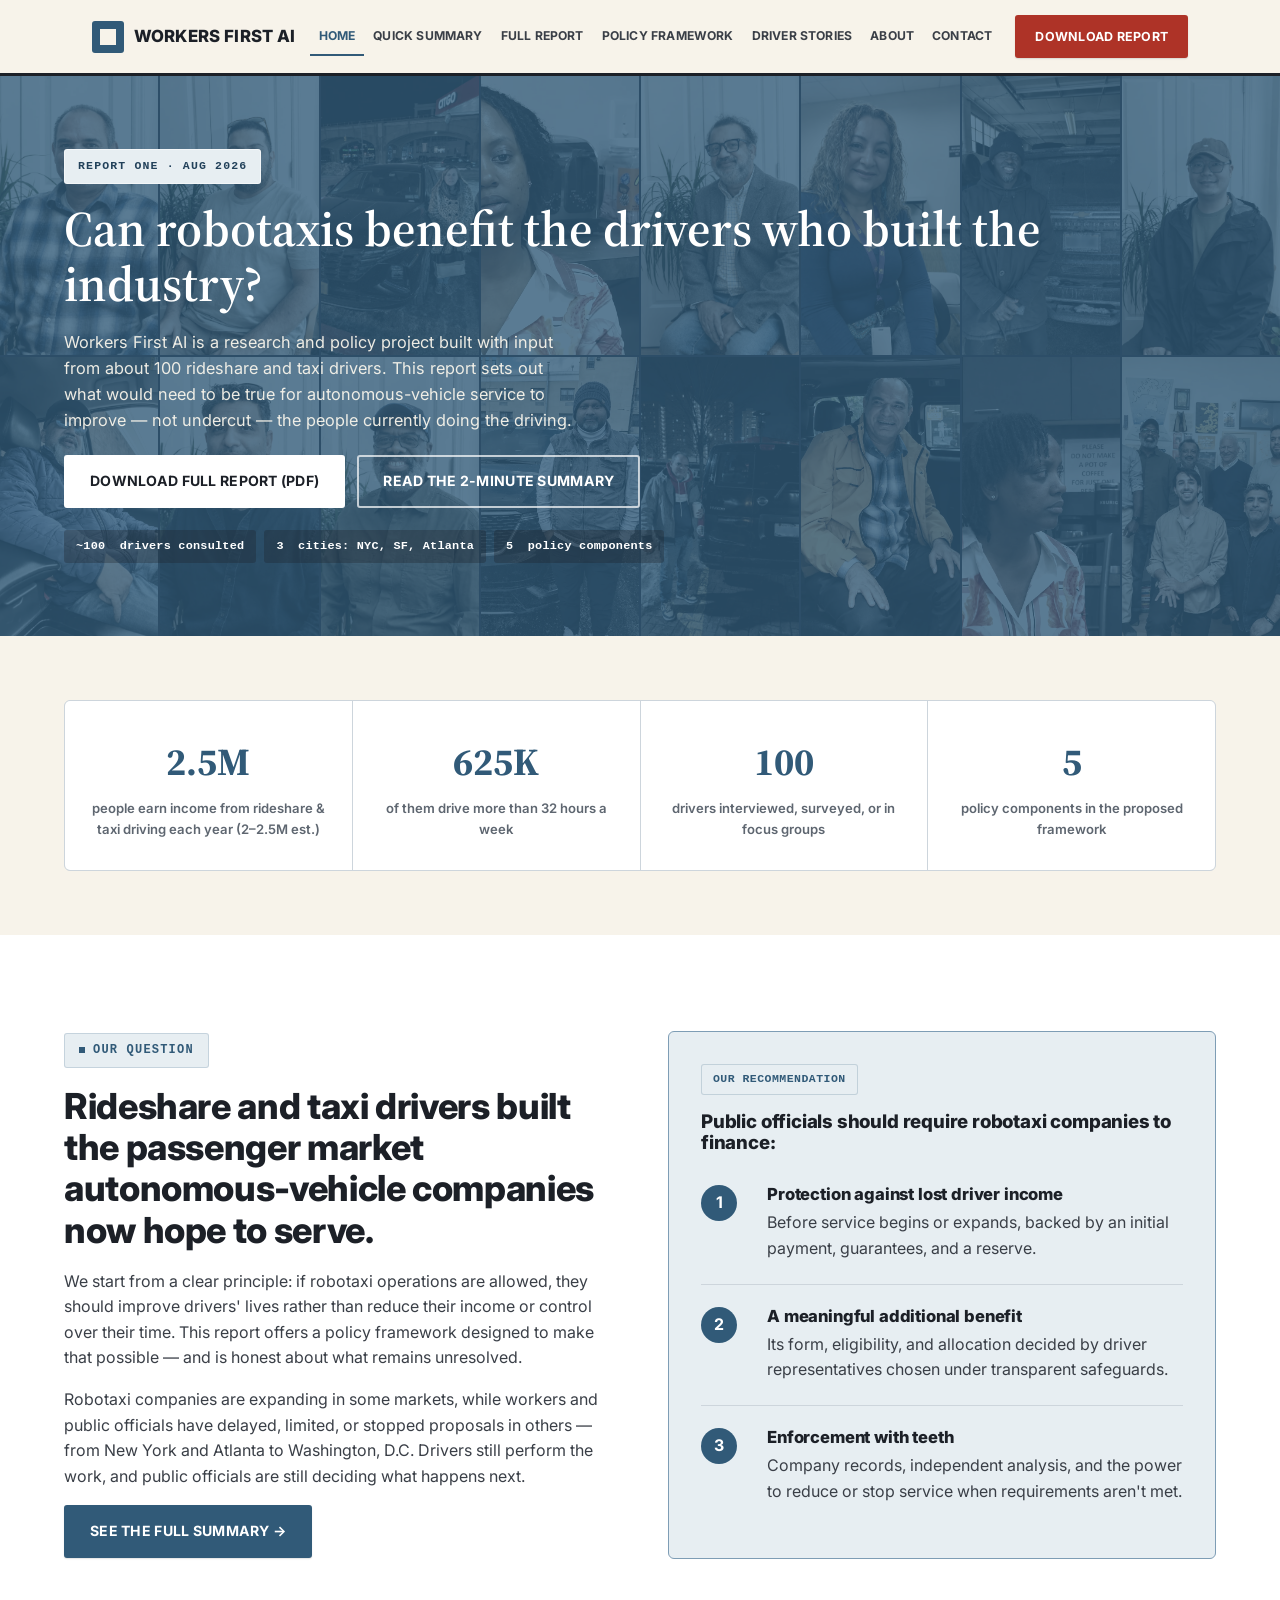
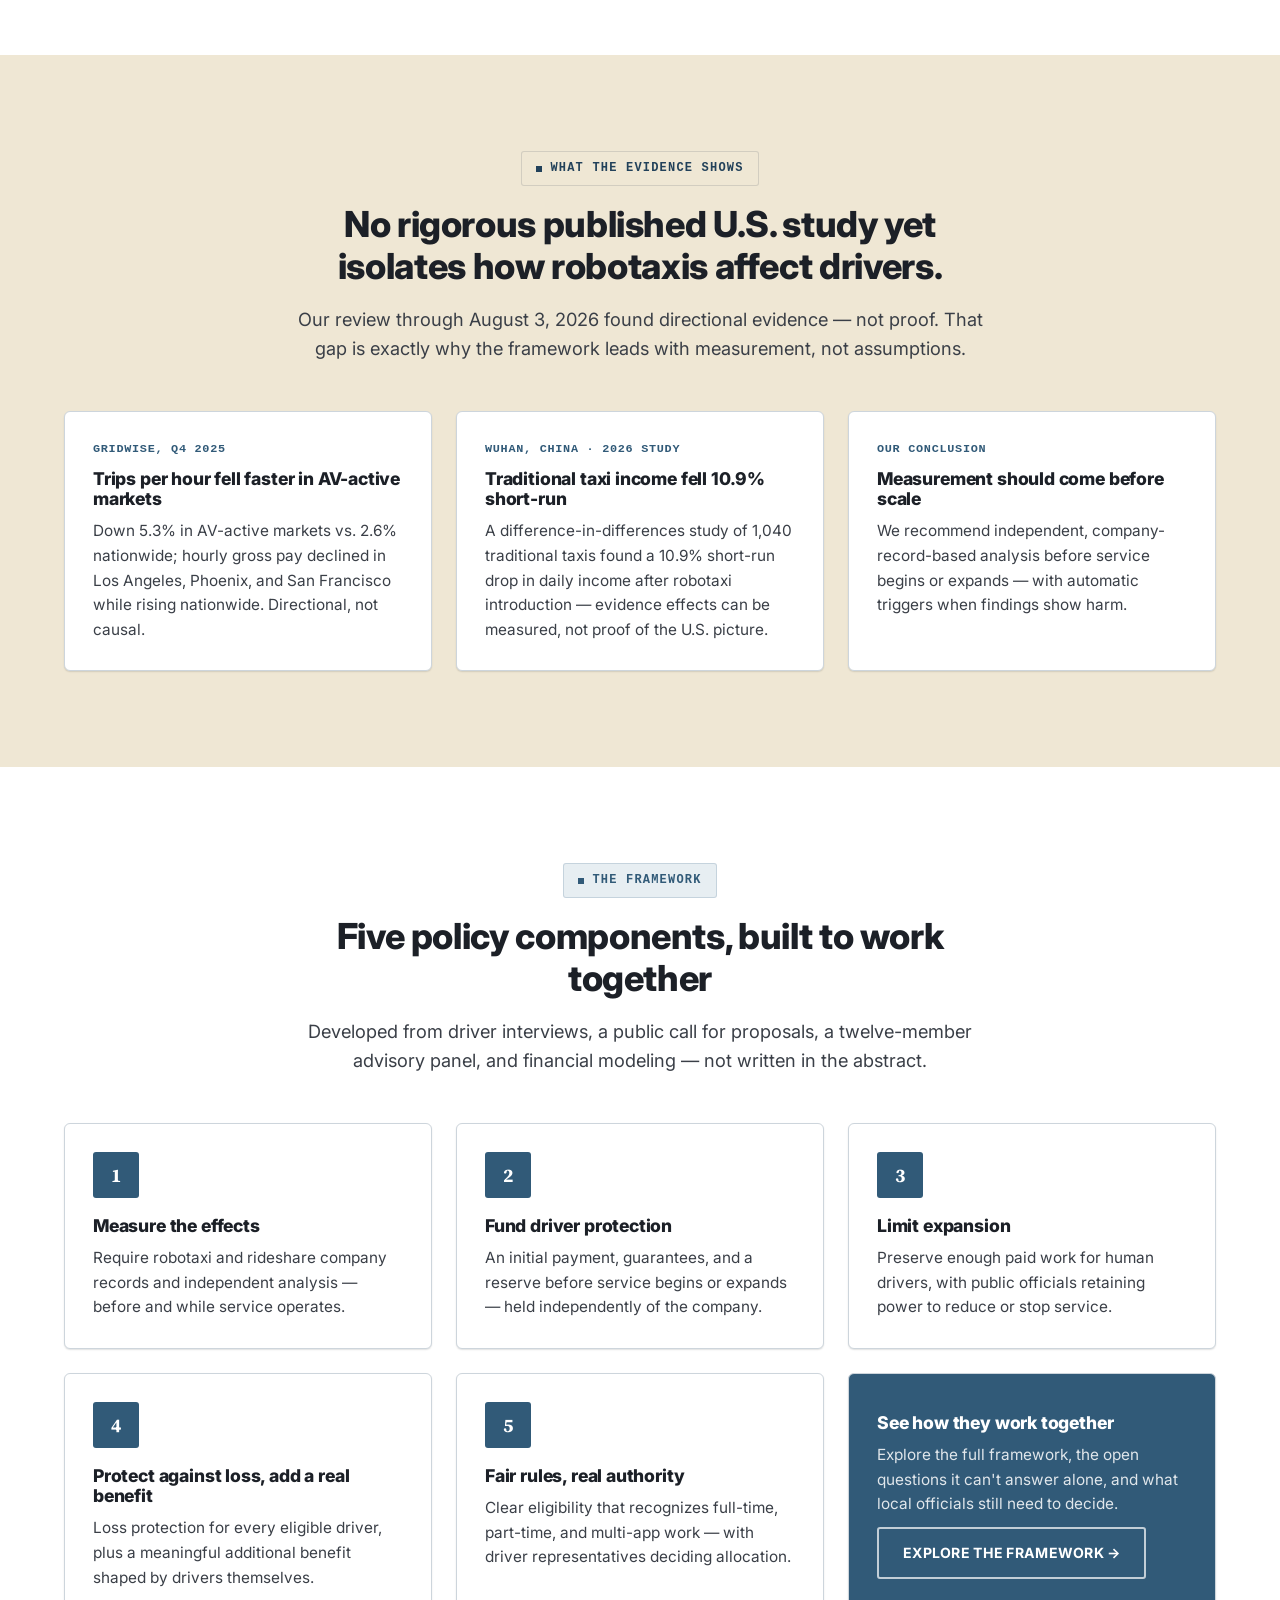
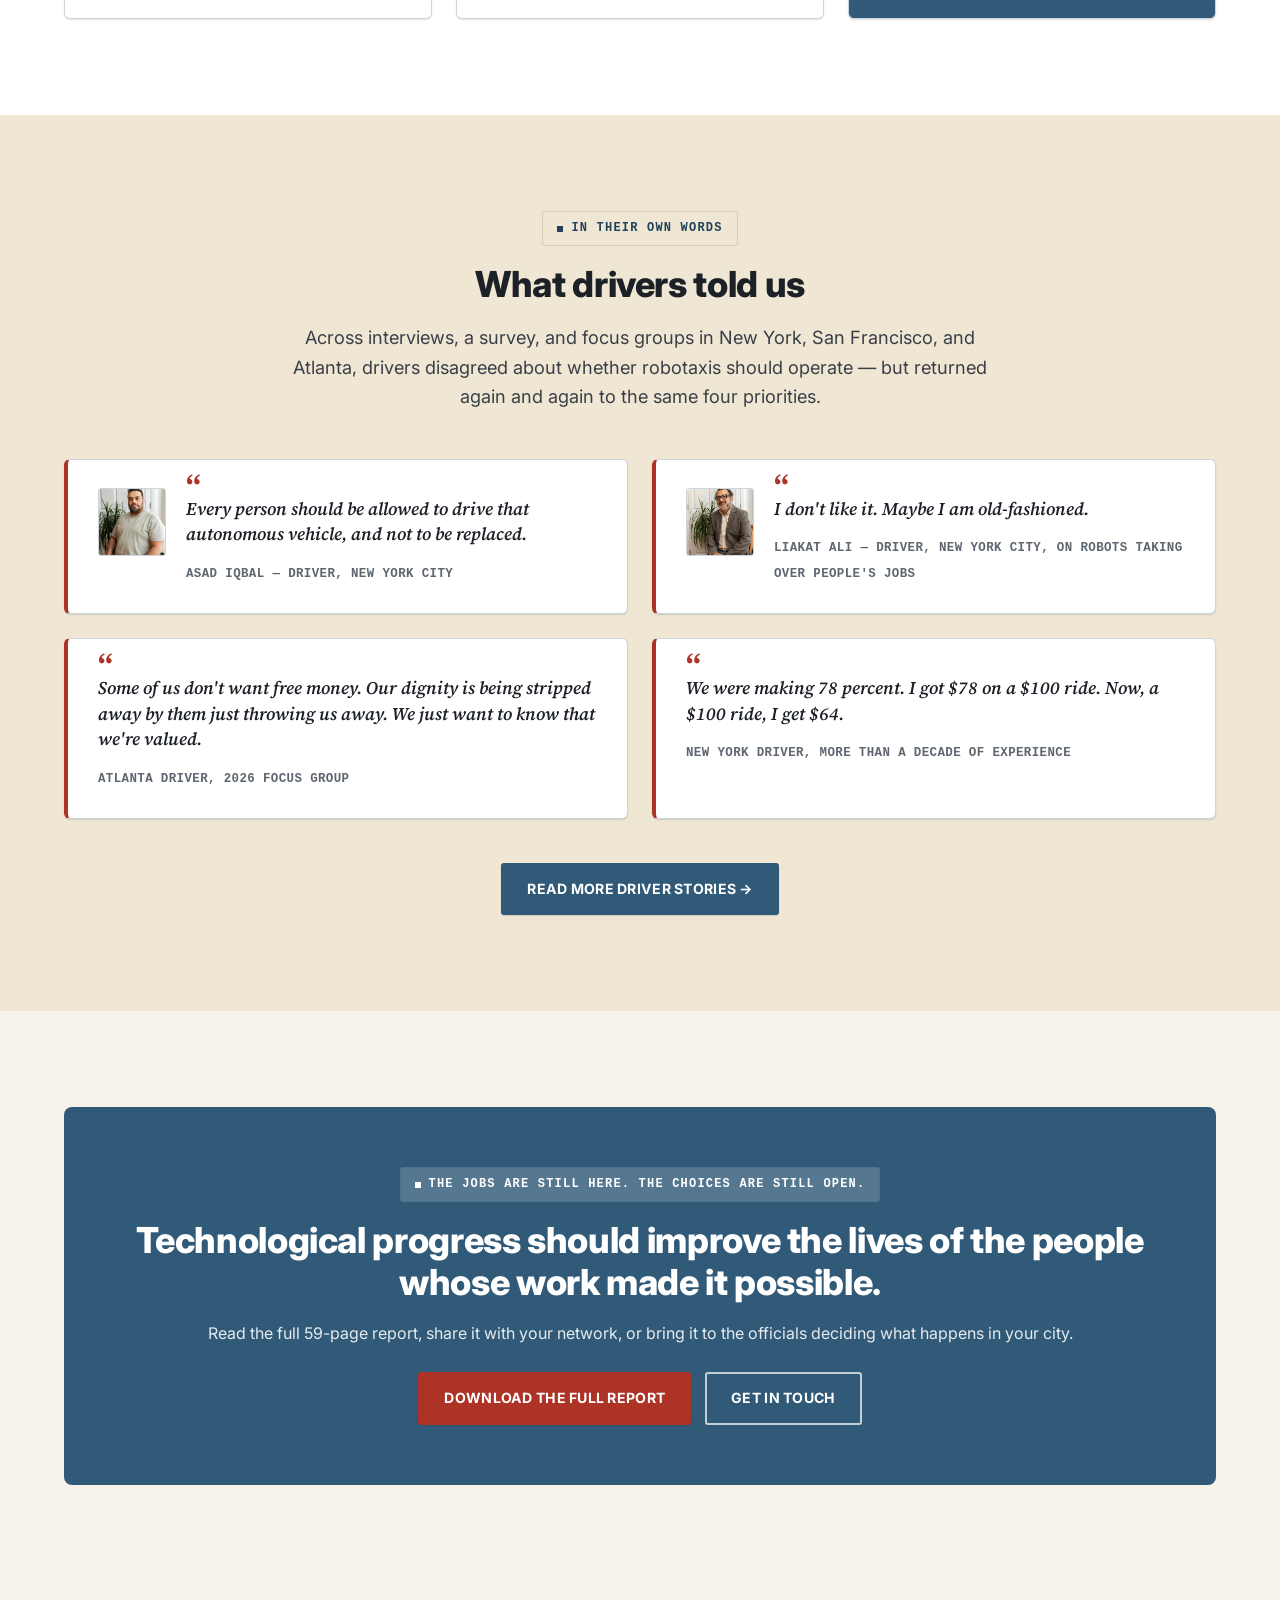
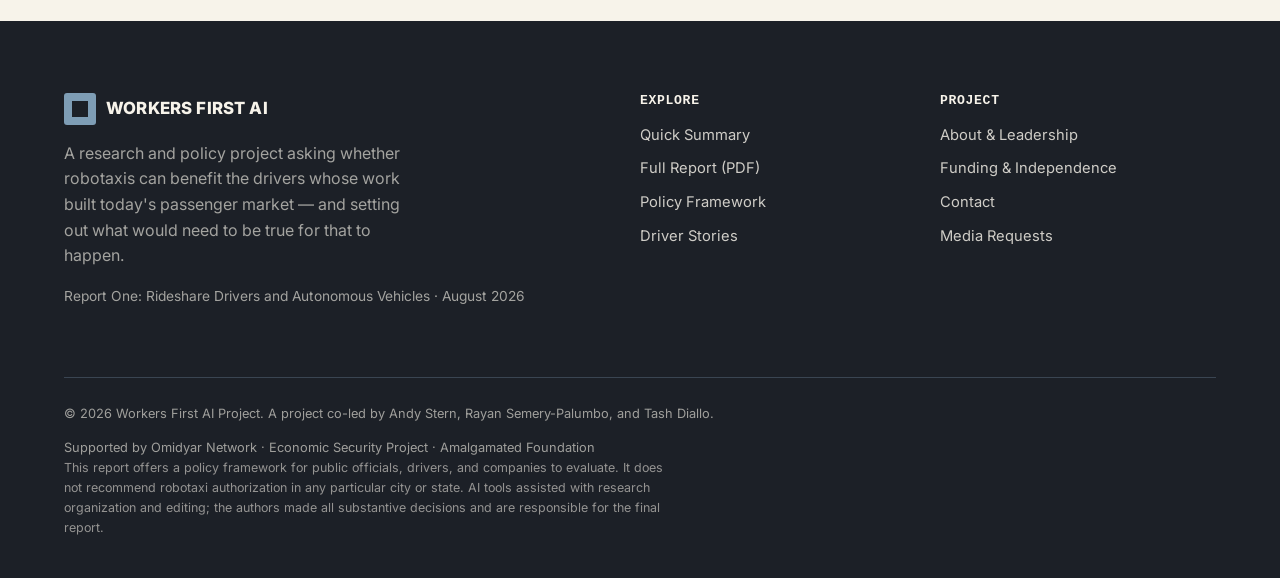
==== commit 52e29269: "Fix off-frame crops in the homepage hero photo wall Several photos were being cropped with a single " ====
--- a/index.html
+++ b/index.html
@@ -17,22 +17,22 @@
   <!-- ================= HERO ================= -->
   <section class="hero">
     <div class="hero-photos">
-      <img src="images/jose.webp" alt="Jose Gomez, driver, New York City" loading="lazy">
-      <img src="images/asad.webp" alt="Asad Iqbal, driver, New York City" loading="lazy">
-      <img src="images/margery.webp" alt="Driver photographed for the Workers First AI project" loading="lazy">
-      <img src="images/bhoye.webp" alt="Driver photographed for the Workers First AI project, Atlanta" loading="lazy">
-      <img src="images/liakat-v.webp" alt="Liakat Ali, driver, New York City" loading="lazy">
-      <img src="images/alejandra-r.webp" alt="Alejandra R., driver, San Francisco" loading="lazy">
-      <img src="images/babacar.webp" alt="Driver photographed for the Workers First AI project" loading="lazy">
-      <img src="images/dashuan.webp" alt="Dachuan Nie, driver, New York City" loading="lazy">
-      <img src="images/liakat-v-car.webp" alt="Liakat Ali, driver, New York City" loading="lazy">
-      <img src="images/muneed.webp" alt="Muneeb Rehman, driver, New York City" loading="lazy">
-      <img src="images/shaun.webp" alt="Shaun Beckles, driver, New York City" loading="lazy">
-      <img src="images/md-al.webp" alt="Driver photographed for the Workers First AI project" loading="lazy">
-      <img src="images/jose-lc.webp" alt="Jose Gomez, driver, New York City" loading="lazy">
-      <img src="images/jose-in-vehicle.webp" alt="Jose Gomez, in vehicle" loading="lazy">
-      <img src="images/bhoye-and-felippe-atl.webp" alt="Drivers photographed for the Workers First AI project, Atlanta" loading="lazy">
-      <img src="images/ny-group.webp" alt="New York driver group" loading="lazy">
+      <img src="images/jose.webp" alt="Jose Gomez, driver, New York City" loading="lazy" style="object-position:50% 18%;">
+      <img src="images/asad.webp" alt="Asad Iqbal, driver, New York City" loading="lazy" style="object-position:50% 16%;">
+      <img src="images/margery.webp" alt="Driver photographed for the Workers First AI project" loading="lazy" style="object-position:78% 32%;">
+      <img src="images/bhoye.webp" alt="Driver photographed for the Workers First AI project, Atlanta" loading="lazy" style="object-position:58% 18%;">
+      <img src="images/liakat-v.webp" alt="Liakat Ali, driver, New York City" loading="lazy" style="object-position:50% 16%;">
+      <img src="images/alejandra-r.webp" alt="Alejandra R., driver, San Francisco" loading="lazy" style="object-position:46% 18%;">
+      <img src="images/babacar.webp" alt="Driver photographed for the Workers First AI project" loading="lazy" style="object-position:30% 22%;">
+      <img src="images/dashuan.webp" alt="Dachuan Nie, driver, New York City" loading="lazy" style="object-position:50% 16%;">
+      <img src="images/liakat-v-car.webp" alt="Liakat Ali, driver, New York City" loading="lazy" style="object-position:35% 24%;">
+      <img src="images/muneed.webp" alt="Muneeb Rehman, driver, New York City" loading="lazy" style="object-position:50% 16%;">
+      <img src="images/shaun.webp" alt="Shaun Beckles, driver, New York City" loading="lazy" style="object-position:50% 22%;">
+      <img src="images/md-al.webp" alt="Driver photographed for the Workers First AI project" loading="lazy" style="object-position:68% 18%;">
+      <img src="images/jose-lc.webp" alt="Jose Gomez, driver, New York City" loading="lazy" style="object-position:22% 28%;">
+      <img src="images/jose-in-vehicle.webp" alt="Jose Gomez, in vehicle" loading="lazy" style="object-position:55% 20%;">
+      <img src="images/bhoye-and-felippe-atl.webp" alt="Drivers photographed for the Workers First AI project, Atlanta" loading="lazy" style="object-position:27% 22%;">
+      <img src="images/ny-group.webp" alt="New York driver group" loading="lazy" style="object-position:50% 28%;">
     </div>
     <div class="container hero-copy">
       <span class="hero-kicker">Report One · Aug 2026</span>
--- a/css/style.css
+++ b/css/style.css
@@ -238,7 +238,7 @@
 }
 
 /* ---- hero (full-bleed faded photo wall, text overlaid) ---- */
-.hero{ position:relative; height:560px; overflow:hidden; background:var(--blue-600); }
+.hero{ position:relative; height:560px; overflow:hidden; background:var(--color-report-blue); }
 
 .hero-photos{
   position:absolute; inset:0; z-index:0;
@@ -248,15 +248,15 @@
 .hero-photos img{ width:100%; height:100%; object-fit:cover; object-position:center 22%; display:block; filter:saturate(.45) brightness(1.08); }
 .hero-photos::after{
   content:""; position:absolute; inset:0; pointer-events:none;
-  background:rgba(174,51,39,0.78);
+  background:rgba(49,90,120,0.8);
 }
 
 .hero-copy{ position:relative; z-index:1; height:100%; display:flex; flex-direction:column; align-items:flex-start; justify-content:center; color:var(--on-blue); }
 .hero-kicker{
   display:inline-flex; align-items:center; gap:10px; align-self:flex-start;
   font-family:var(--font-mono); font-weight:700; font-size:.72rem; letter-spacing:.1em; text-transform:uppercase;
-  color:#fff; background:rgba(49,90,120,0.62); padding:7px 13px; border-radius:var(--radius-sm); margin-bottom:18px;
-  border:1px solid rgba(255,255,255,0.2);
+  color:var(--color-report-blue-deep); background:var(--color-soft-blue-tint); padding:7px 13px; border-radius:var(--radius-sm); margin-bottom:18px;
+  border:1px solid rgba(255,255,255,0.5);
 }
 .hero-copy h1.h-xl{
   color:#fff; margin-bottom:16px; font-family:var(--font-editorial); font-weight:600;
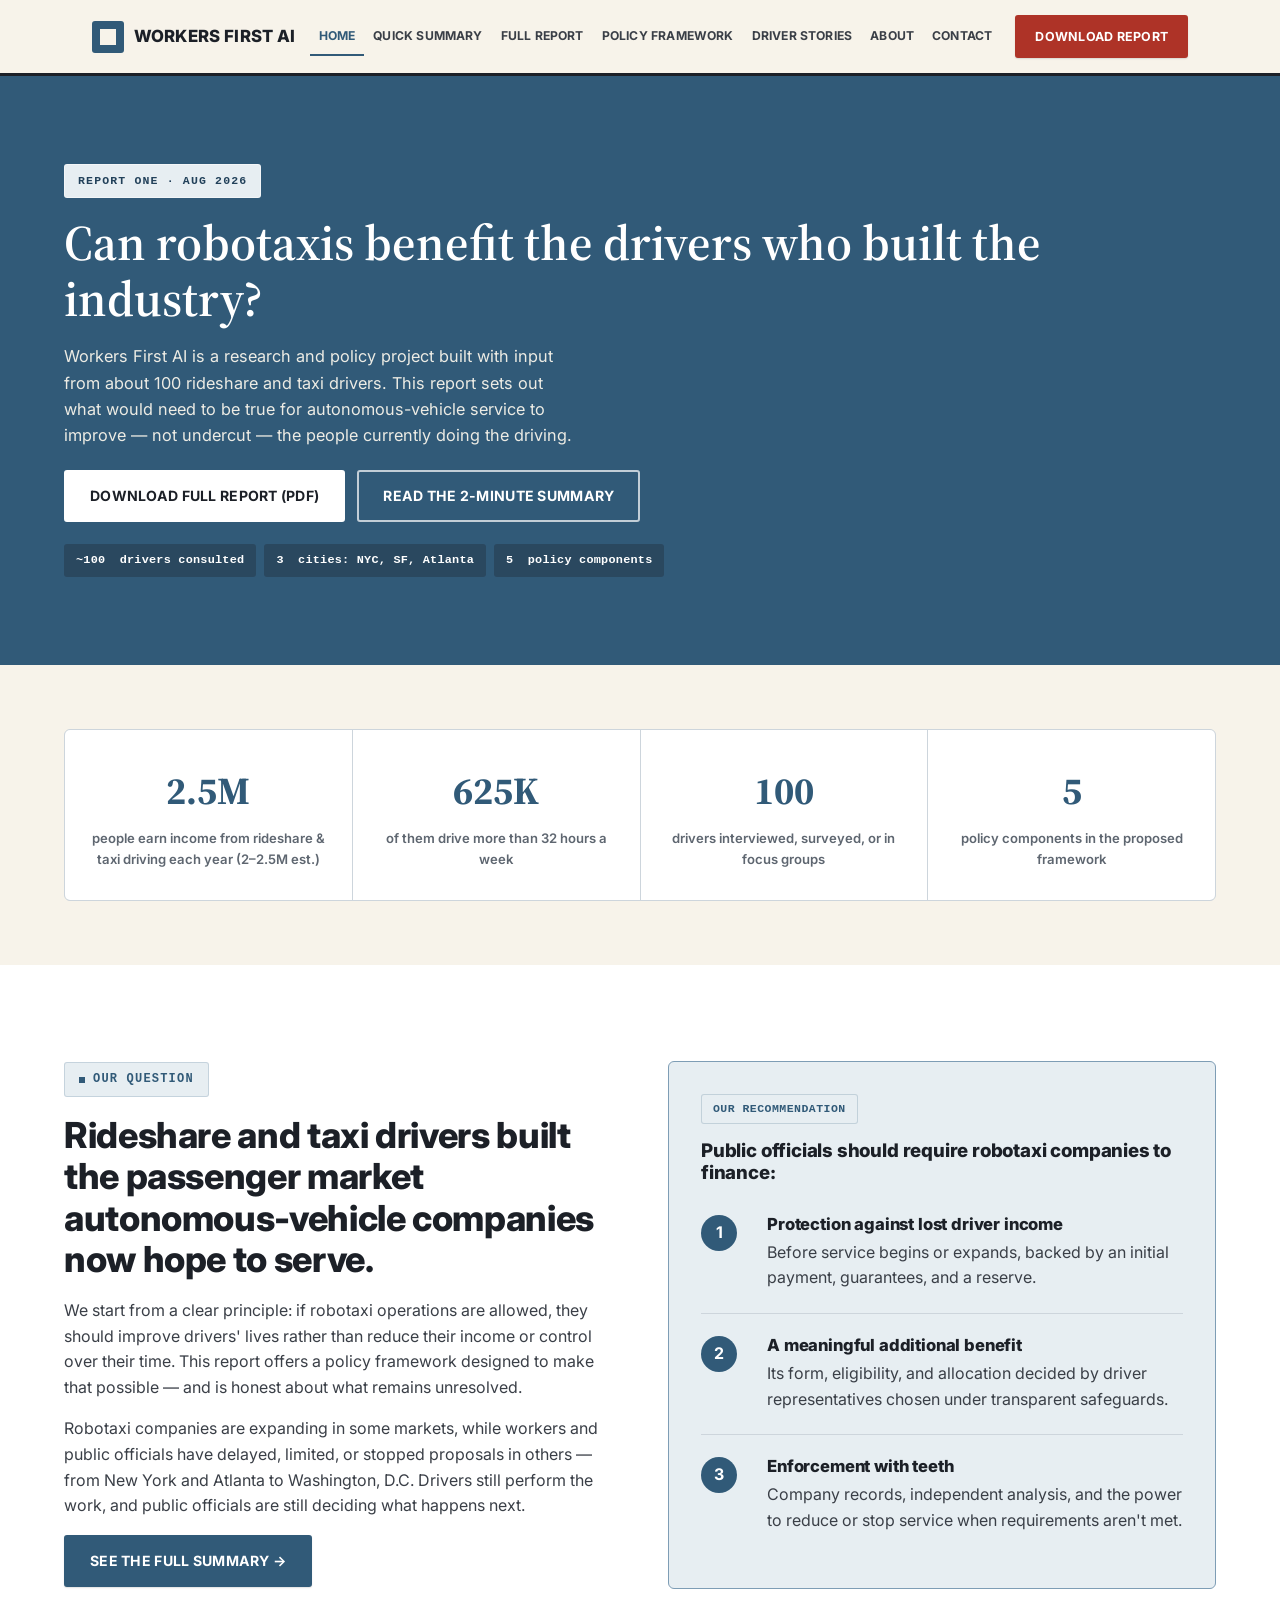
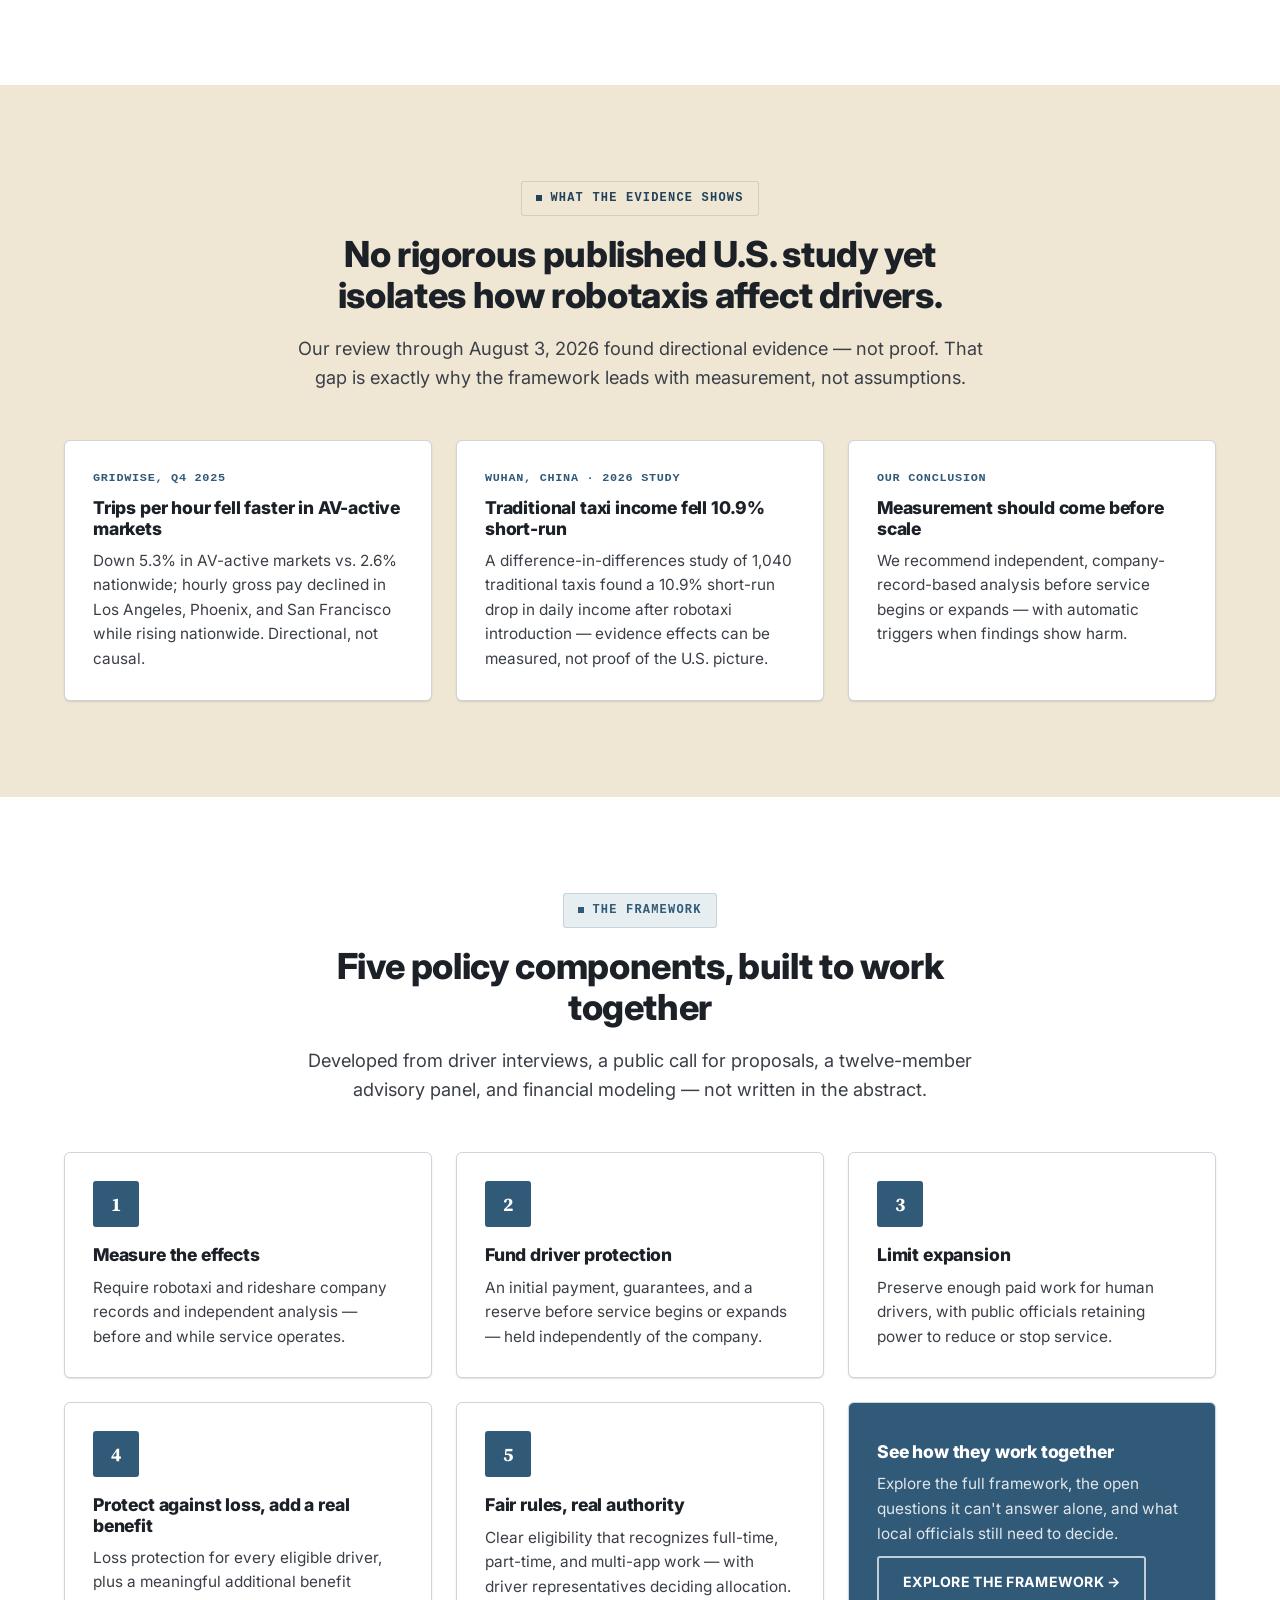
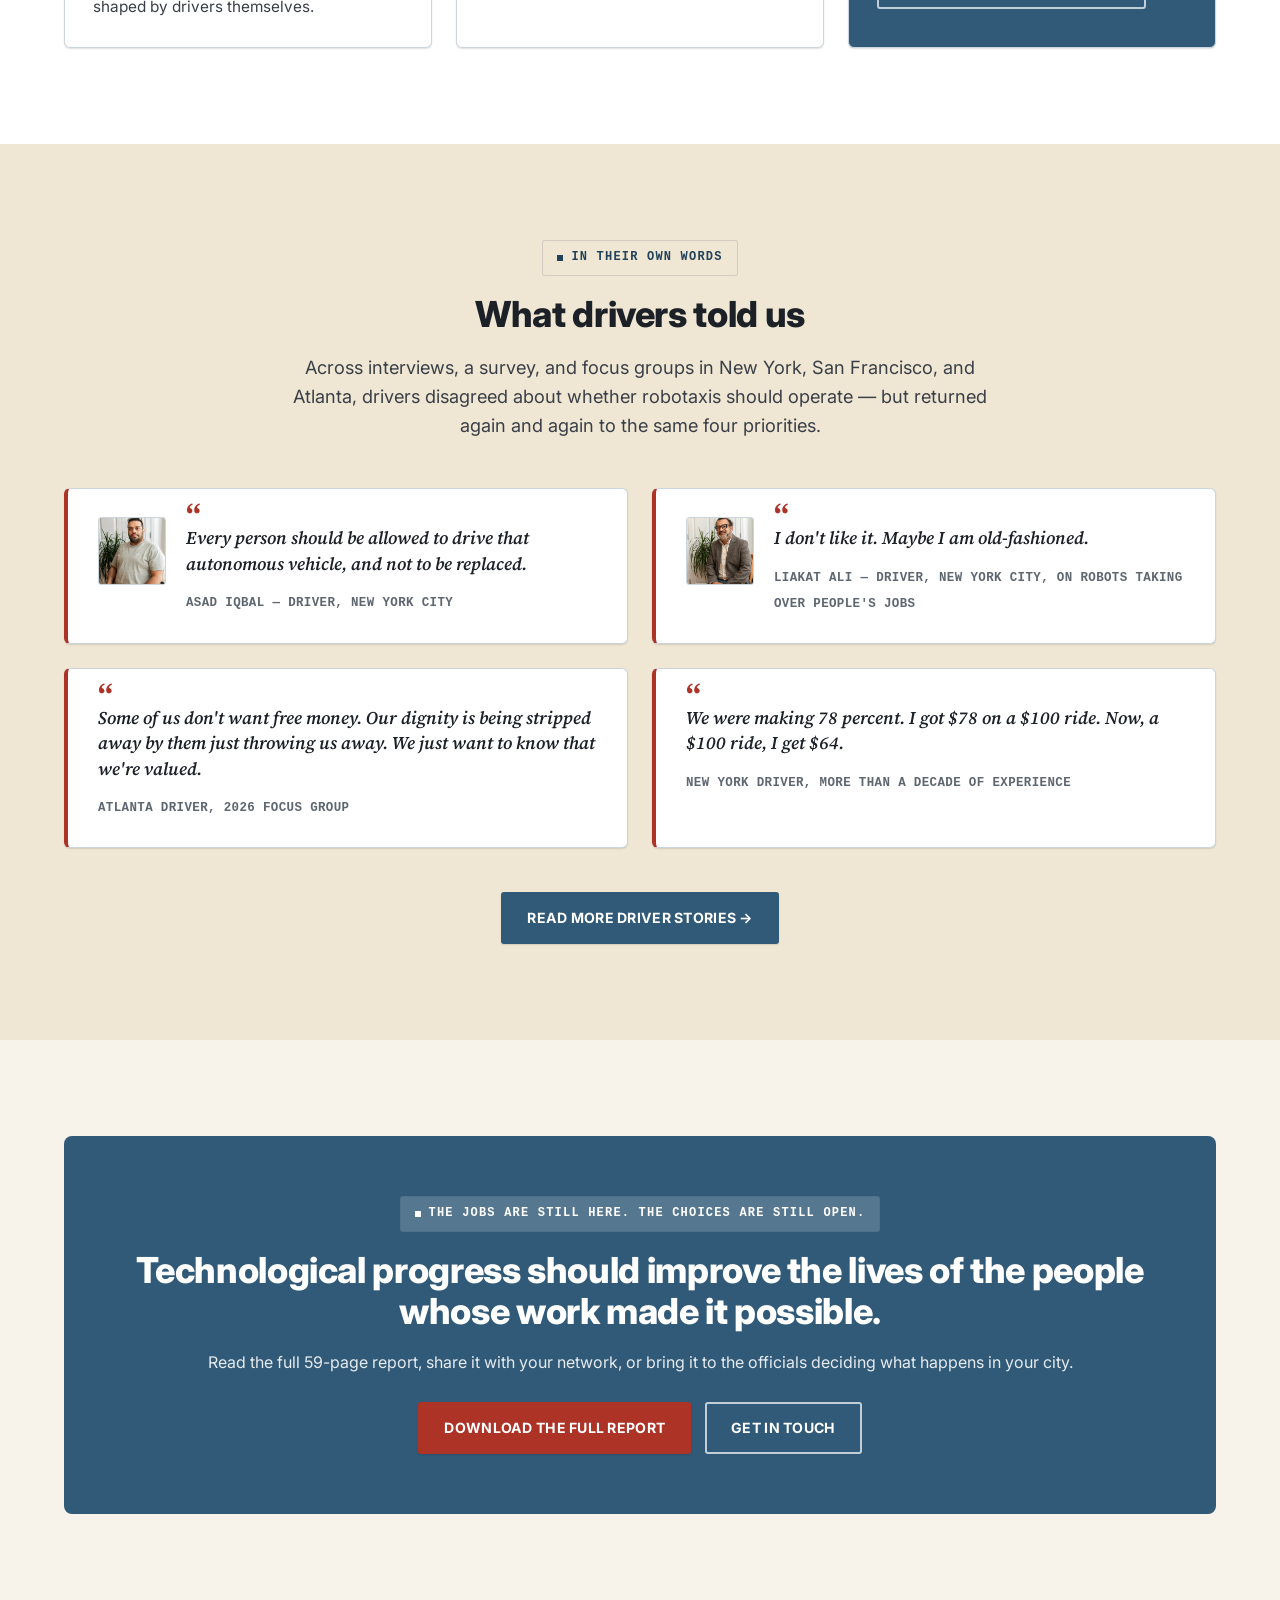
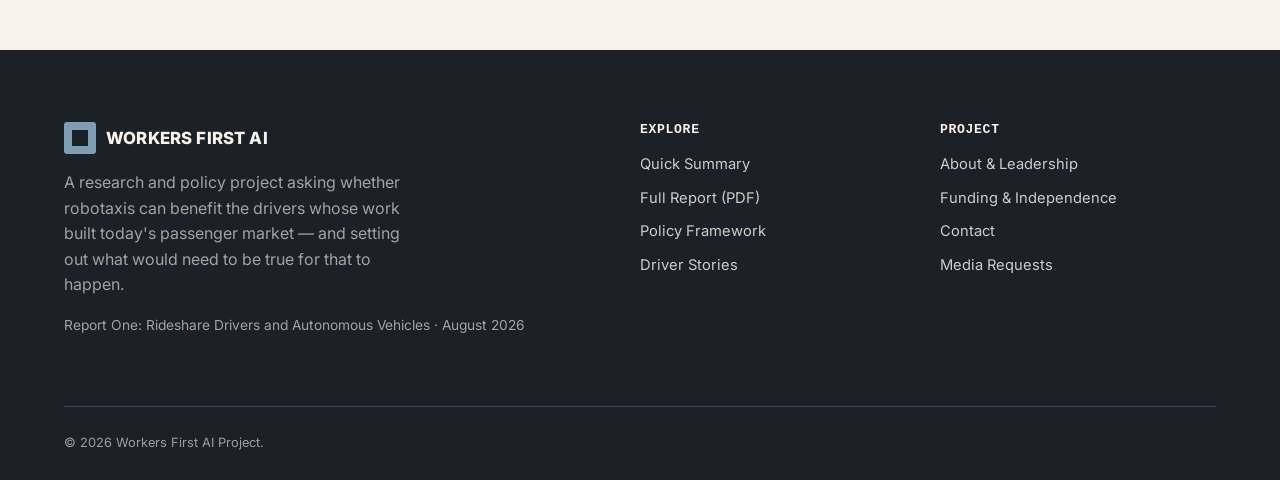
==== commit f7b602af: "Remove the faded driver-photo wall from the homepage hero Replace the 16-photo background grid with " ====
--- a/index.html
+++ b/index.html
@@ -16,24 +16,6 @@
 
   <!-- ================= HERO ================= -->
   <section class="hero">
-    <div class="hero-photos">
-      <img src="images/jose.webp" alt="Jose Gomez, driver, New York City" loading="lazy" style="object-position:50% 18%;">
-      <img src="images/asad.webp" alt="Asad Iqbal, driver, New York City" loading="lazy" style="object-position:50% 16%;">
-      <img src="images/margery.webp" alt="Driver photographed for the Workers First AI project" loading="lazy" style="object-position:78% 32%;">
-      <img src="images/bhoye.webp" alt="Driver photographed for the Workers First AI project, Atlanta" loading="lazy" style="object-position:58% 18%;">
-      <img src="images/liakat-v.webp" alt="Liakat Ali, driver, New York City" loading="lazy" style="object-position:50% 16%;">
-      <img src="images/alejandra-r.webp" alt="Alejandra R., driver, San Francisco" loading="lazy" style="object-position:46% 18%;">
-      <img src="images/babacar.webp" alt="Driver photographed for the Workers First AI project" loading="lazy" style="object-position:30% 22%;">
-      <img src="images/dashuan.webp" alt="Dachuan Nie, driver, New York City" loading="lazy" style="object-position:50% 16%;">
-      <img src="images/liakat-v-car.webp" alt="Liakat Ali, driver, New York City" loading="lazy" style="object-position:35% 24%;">
-      <img src="images/muneed.webp" alt="Muneeb Rehman, driver, New York City" loading="lazy" style="object-position:50% 16%;">
-      <img src="images/shaun.webp" alt="Shaun Beckles, driver, New York City" loading="lazy" style="object-position:50% 22%;">
-      <img src="images/md-al.webp" alt="Driver photographed for the Workers First AI project" loading="lazy" style="object-position:68% 18%;">
-      <img src="images/jose-lc.webp" alt="Jose Gomez, driver, New York City" loading="lazy" style="object-position:22% 28%;">
-      <img src="images/jose-in-vehicle.webp" alt="Jose Gomez, in vehicle" loading="lazy" style="object-position:55% 20%;">
-      <img src="images/bhoye-and-felippe-atl.webp" alt="Drivers photographed for the Workers First AI project, Atlanta" loading="lazy" style="object-position:27% 22%;">
-      <img src="images/ny-group.webp" alt="New York driver group" loading="lazy" style="object-position:50% 28%;">
-    </div>
     <div class="container hero-copy">
       <span class="hero-kicker">Report One · Aug 2026</span>
       <h1 class="h-xl">Can robotaxis benefit the drivers who built the industry?</h1>
--- a/css/style.css
+++ b/css/style.css
@@ -238,20 +238,9 @@
 }
 
 /* ---- hero (full-bleed faded photo wall, text overlaid) ---- */
-.hero{ position:relative; height:560px; overflow:hidden; background:var(--color-report-blue); }
-
-.hero-photos{
-  position:absolute; inset:0; z-index:0;
-  display:grid; grid-template-columns:repeat(8,1fr); grid-template-rows:repeat(2,1fr);
-  gap:2px; background:var(--ink);
-}
-.hero-photos img{ width:100%; height:100%; object-fit:cover; object-position:center 22%; display:block; filter:saturate(.45) brightness(1.08); }
-.hero-photos::after{
-  content:""; position:absolute; inset:0; pointer-events:none;
-  background:rgba(49,90,120,0.8);
-}
-
-.hero-copy{ position:relative; z-index:1; height:100%; display:flex; flex-direction:column; align-items:flex-start; justify-content:center; color:var(--on-blue); }
+.hero{ position:relative; overflow:hidden; background:var(--color-report-blue); padding:88px 0; }
+
+.hero-copy{ position:relative; z-index:1; display:flex; flex-direction:column; align-items:flex-start; color:var(--on-blue); }
 .hero-kicker{
   display:inline-flex; align-items:center; gap:10px; align-self:flex-start;
   font-family:var(--font-mono); font-weight:700; font-size:.72rem; letter-spacing:.1em; text-transform:uppercase;
@@ -274,12 +263,8 @@
 .hero-meta .pill b{ color:#fff; }
 
 @media (max-width: 920px){
-  .hero{ height:620px; }
-  .hero-photos{ grid-template-columns:repeat(4,1fr); grid-template-rows:repeat(4,1fr); }
+  .hero{ padding:64px 0; }
   .hero-copy{ padding:0 24px; max-width:none; }
-}
-@media (max-width: 480px){
-  .hero{ height:660px; }
 }
 
 /* ---- mini hero (thank-you page) ---- */
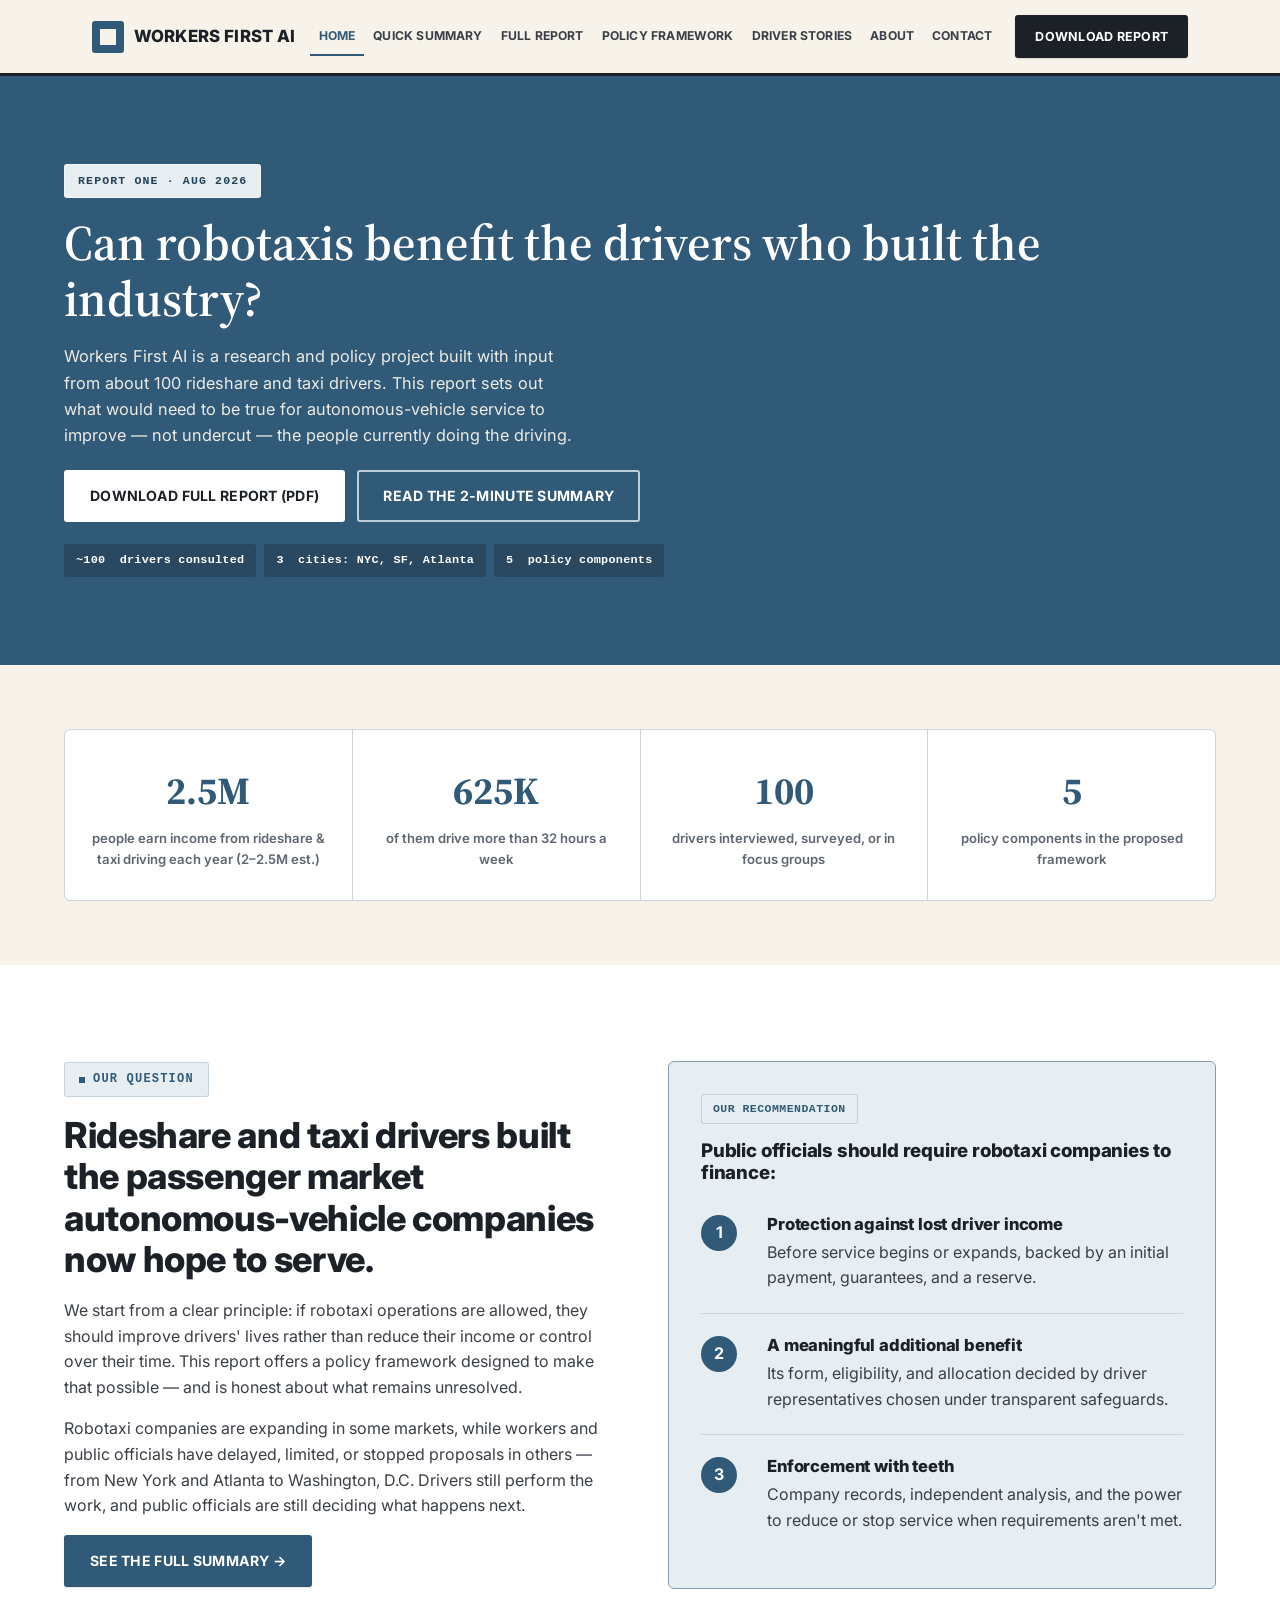
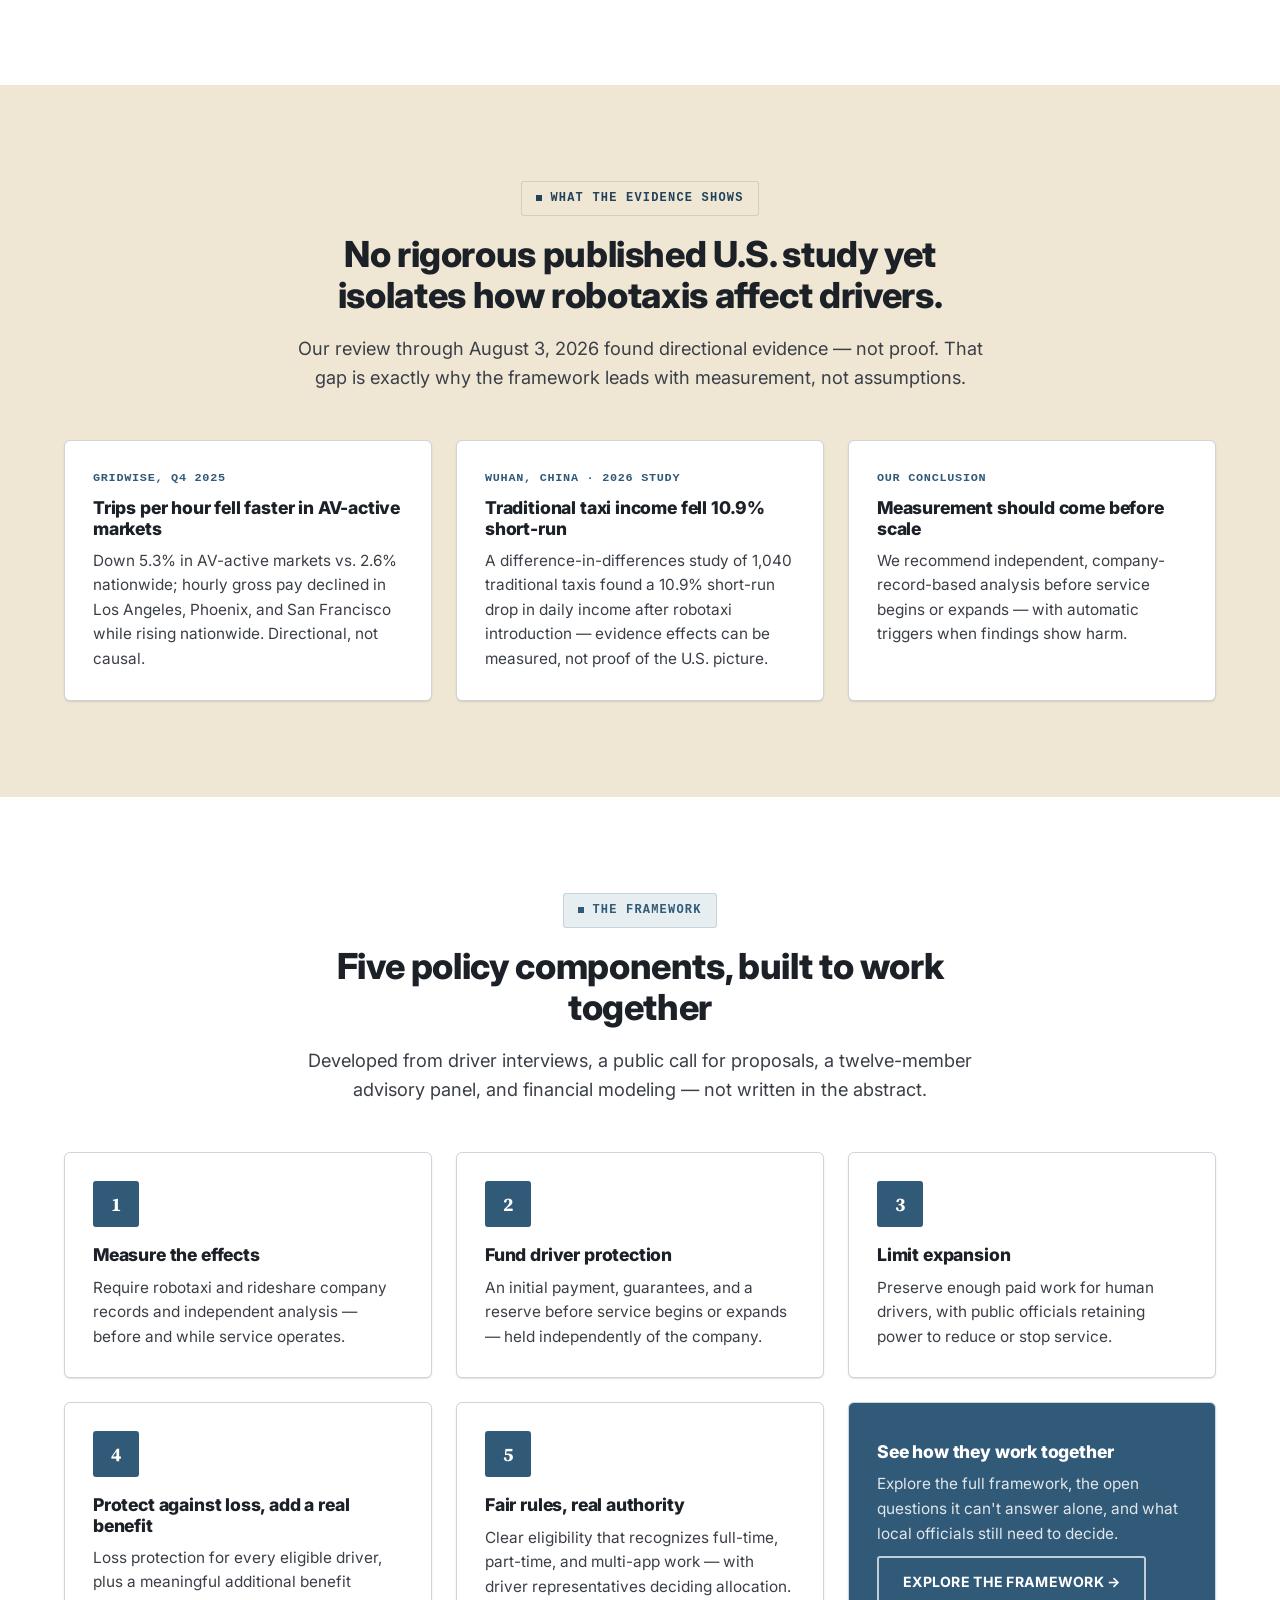
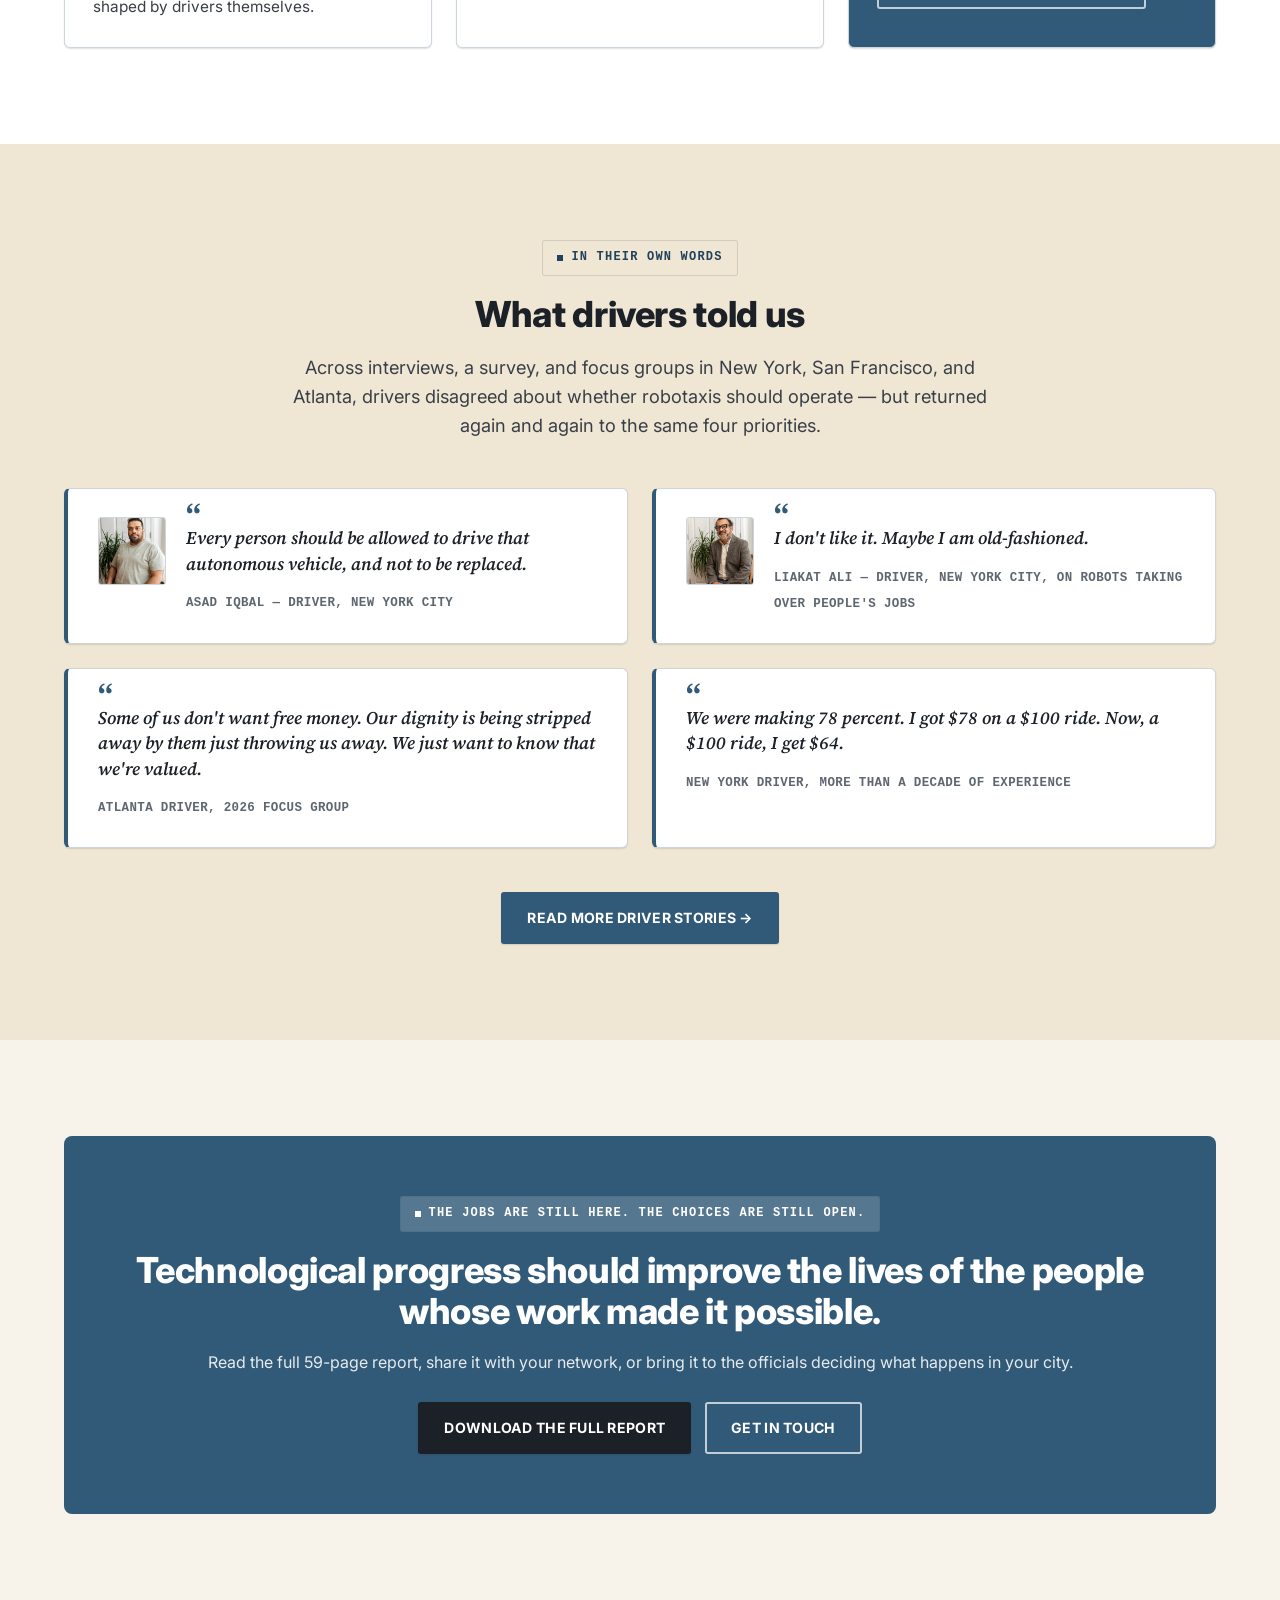
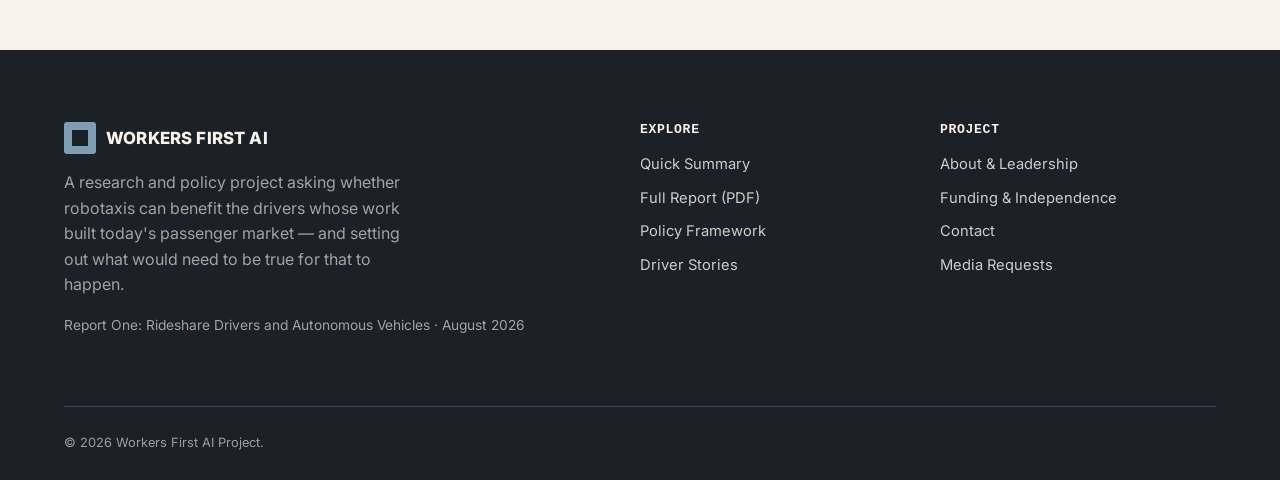
==== commit 60643b73: "Strengthen the research/advocacy separation site-wide Worker red was still leaking into research-fac" ====
--- a/index.html
+++ b/index.html
@@ -218,7 +218,7 @@
         <h2 class="h-lg">Technological progress should improve the lives of the people whose work made it possible.</h2>
         <p>Read the full 59-page report, share it with your network, or bring it to the officials deciding what happens in your city.</p>
         <div class="actions">
-          <a href="files/Workers-First-AI-Report-One-Rideshare-Drivers-and-AVs.pdf" class="btn btn-warm" download>Download the Full Report</a>
+          <a href="files/Workers-First-AI-Report-One-Rideshare-Drivers-and-AVs.pdf" class="btn btn-ink" download>Download the Full Report</a>
           <a href="contact.html" class="btn btn-outline-invert">Get in touch</a>
         </div>
       </div>
--- a/css/style.css
+++ b/css/style.css
@@ -153,11 +153,15 @@
 }
 
 /* ---- buttons ----
-   Two primary actions, kept visually distinct on purpose: .btn-primary is
-   the report-blue "research & briefing" action (read the summary, explore
-   the framework, request a briefing, send the contact form); .btn-warm is
-   the worker-red "download the report / driver voice" action. Everything
-   else is a neutral secondary. */
+   Three actions, kept visually distinct on purpose: .btn-ink is the
+   neutral "download the report itself" action — the report artifact is
+   an institutional, non-partisan document, so it gets the charcoal
+   treatment rather than either brand color. .btn-primary is the
+   report-blue "research & briefing" action (read the summary, explore
+   the framework, request a briefing, send the contact form). .btn-warm
+   is worker red, reserved for Driver Stories and participation/
+   endorsement CTAs — it must not appear on research-facing pages.
+   Everything else is a neutral secondary. */
 .btn{
   display:inline-flex; align-items:center; justify-content:center; gap:10px;
   font-family:var(--font-head); font-weight:700; font-size:.88rem;
@@ -167,6 +171,8 @@
   transition:transform .14s ease, box-shadow .14s ease, background .14s ease, border-color .14s ease, color .14s ease;
 }
 .btn:active{ transform:translateY(1px); }
+.btn-ink{ background:var(--color-ink); color:#fff; box-shadow:var(--shadow-sm); border-color:var(--color-ink); }
+.btn-ink:hover{ background:#2E3440; border-color:#2E3440; box-shadow:var(--shadow-md); }
 .btn-primary{ background:var(--color-report-blue); color:#fff; box-shadow:var(--shadow-sm); border-color:var(--color-report-blue); }
 .btn-primary:hover{ background:var(--color-report-blue-deep); border-color:var(--color-report-blue-deep); box-shadow:var(--shadow-md); }
 .btn-warm{ background:var(--color-worker-red); color:#fff; box-shadow:var(--shadow-sm); border-color:var(--color-worker-red); }
@@ -181,6 +187,18 @@
 .btn-block{ width:100%; }
 .btn[disabled]{ opacity:.6; cursor:not-allowed; }
 
+/* A de-emphasized secondary action next to a primary button or on a
+   colored band — underlined text, no button chrome, so it can't compete
+   for attention with the primary action beside it. */
+.quiet-link{
+  font-family:var(--font-head); font-weight:600; font-size:.92rem;
+  text-decoration:underline; text-underline-offset:3px; transition:color .14s ease;
+}
+.quiet-link{ color:var(--color-report-blue); }
+.quiet-link:hover{ color:var(--color-report-blue-deep); }
+.quiet-link.on-dark{ color:rgba(255,255,255,0.82); }
+.quiet-link.on-dark:hover{ color:#fff; }
+
 /* ---- nav ---- */
 #site-header{ position:sticky; top:0; z-index:1000; }
 .nav{
@@ -309,18 +327,19 @@
 .card-photo .body{ padding:22px; }
 
 /* ---- pull quote ----
-   A thin worker-red left border marks every quotation as a driver's own
-   words — the one place red is reserved on research-facing pages, per the
-   "driver quotations" allowance in the brief. */
+   Report-blue by default — red is reserved for Driver Stories, endorsement,
+   and participation, so quotations on research-facing pages (the homepage)
+   get a neutral accent instead. Driver Stories re-adds red further down,
+   scoped to body[data-page="drivers"]. */
 .quote-card{
-  background:var(--surface); border:1px solid var(--color-border); border-left:4px solid var(--color-worker-red);
+  background:var(--surface); border:1px solid var(--color-border); border-left:4px solid var(--color-report-blue);
   border-radius:var(--radius);
   padding:28px 30px; display:flex; gap:20px; align-items:flex-start; box-shadow:var(--shadow-sm);
 }
 .quote-card img{ width:68px; height:68px; border-radius:var(--radius-sm); object-fit:cover; flex:none; border:1px solid var(--color-border); }
 .quote-card blockquote{ margin:0 0 12px; font-family:var(--font-editorial); font-size:1.12rem; color:var(--ink); font-weight:600; line-height:1.42; font-style:italic; }
 .quote-card cite{ font-style:normal; font-family:var(--font-mono); font-size:.78rem; color:var(--ink-mute); font-weight:600; text-transform:uppercase; letter-spacing:.03em; }
-.quote-mark{ font-family:var(--font-editorial); font-size:2.2rem; color:var(--color-worker-red); line-height:0; display:block; margin-bottom:8px; font-weight:700; }
+.quote-mark{ font-family:var(--font-editorial); font-size:2.2rem; color:var(--color-report-blue); line-height:0; display:block; margin-bottom:8px; font-weight:700; }
 
 /* ---- timeline / numbered list ---- */
 .steps{ display:flex; flex-direction:column; gap:0; }
@@ -516,6 +535,7 @@
 body[data-page="drivers"] .card:hover,
 body[data-page="drivers"] .quote-card:hover{ transform:translate(-2px,-2px); box-shadow:6px 6px 0 rgba(28,32,39,0.9); border-color:var(--color-ink); }
 body[data-page="drivers"] .quote-card{ border-left-width:6px; border-left-color:var(--color-worker-red); }
+body[data-page="drivers"] .quote-mark{ color:var(--color-worker-red); }
 body[data-page="drivers"] .stats{ border-radius:0; background:var(--color-ink); border-color:var(--color-ink); }
 body[data-page="drivers"] .stat .num{ font-family:var(--font-driver-display); font-weight:400; }
 
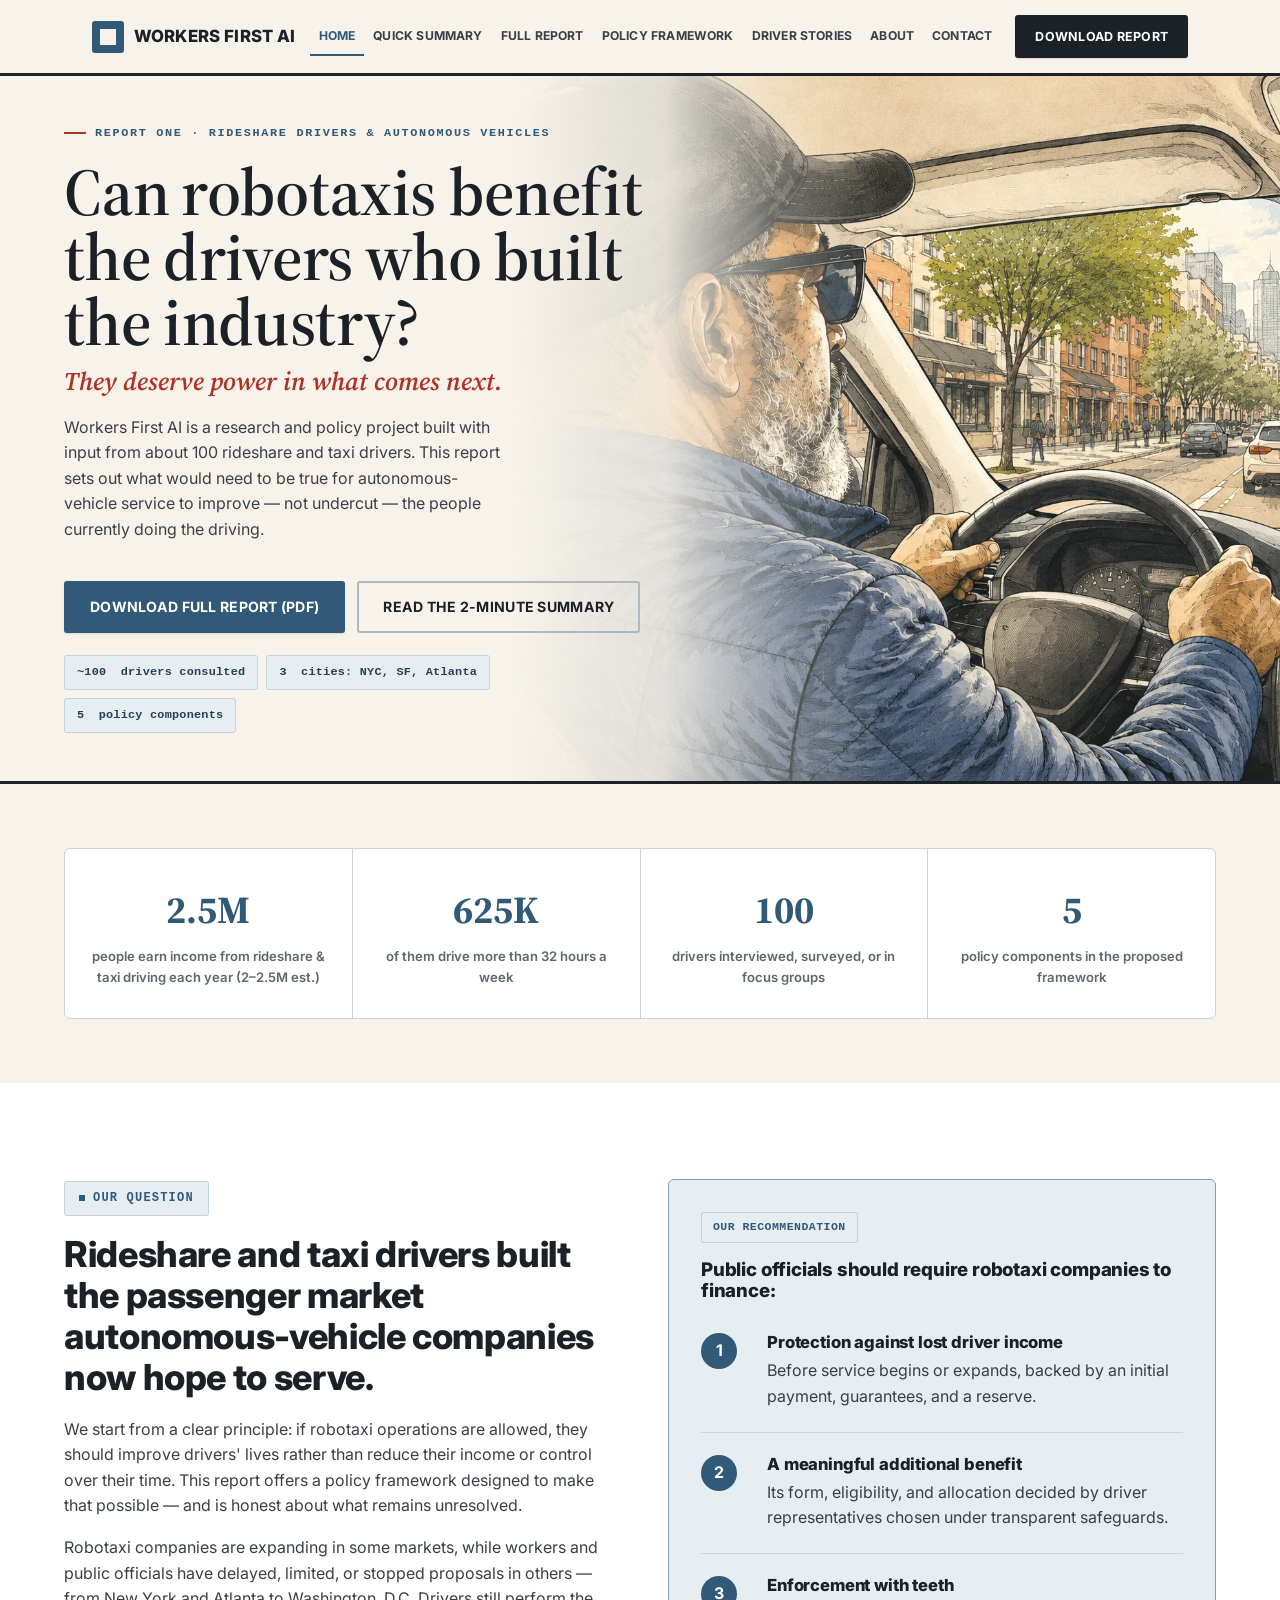
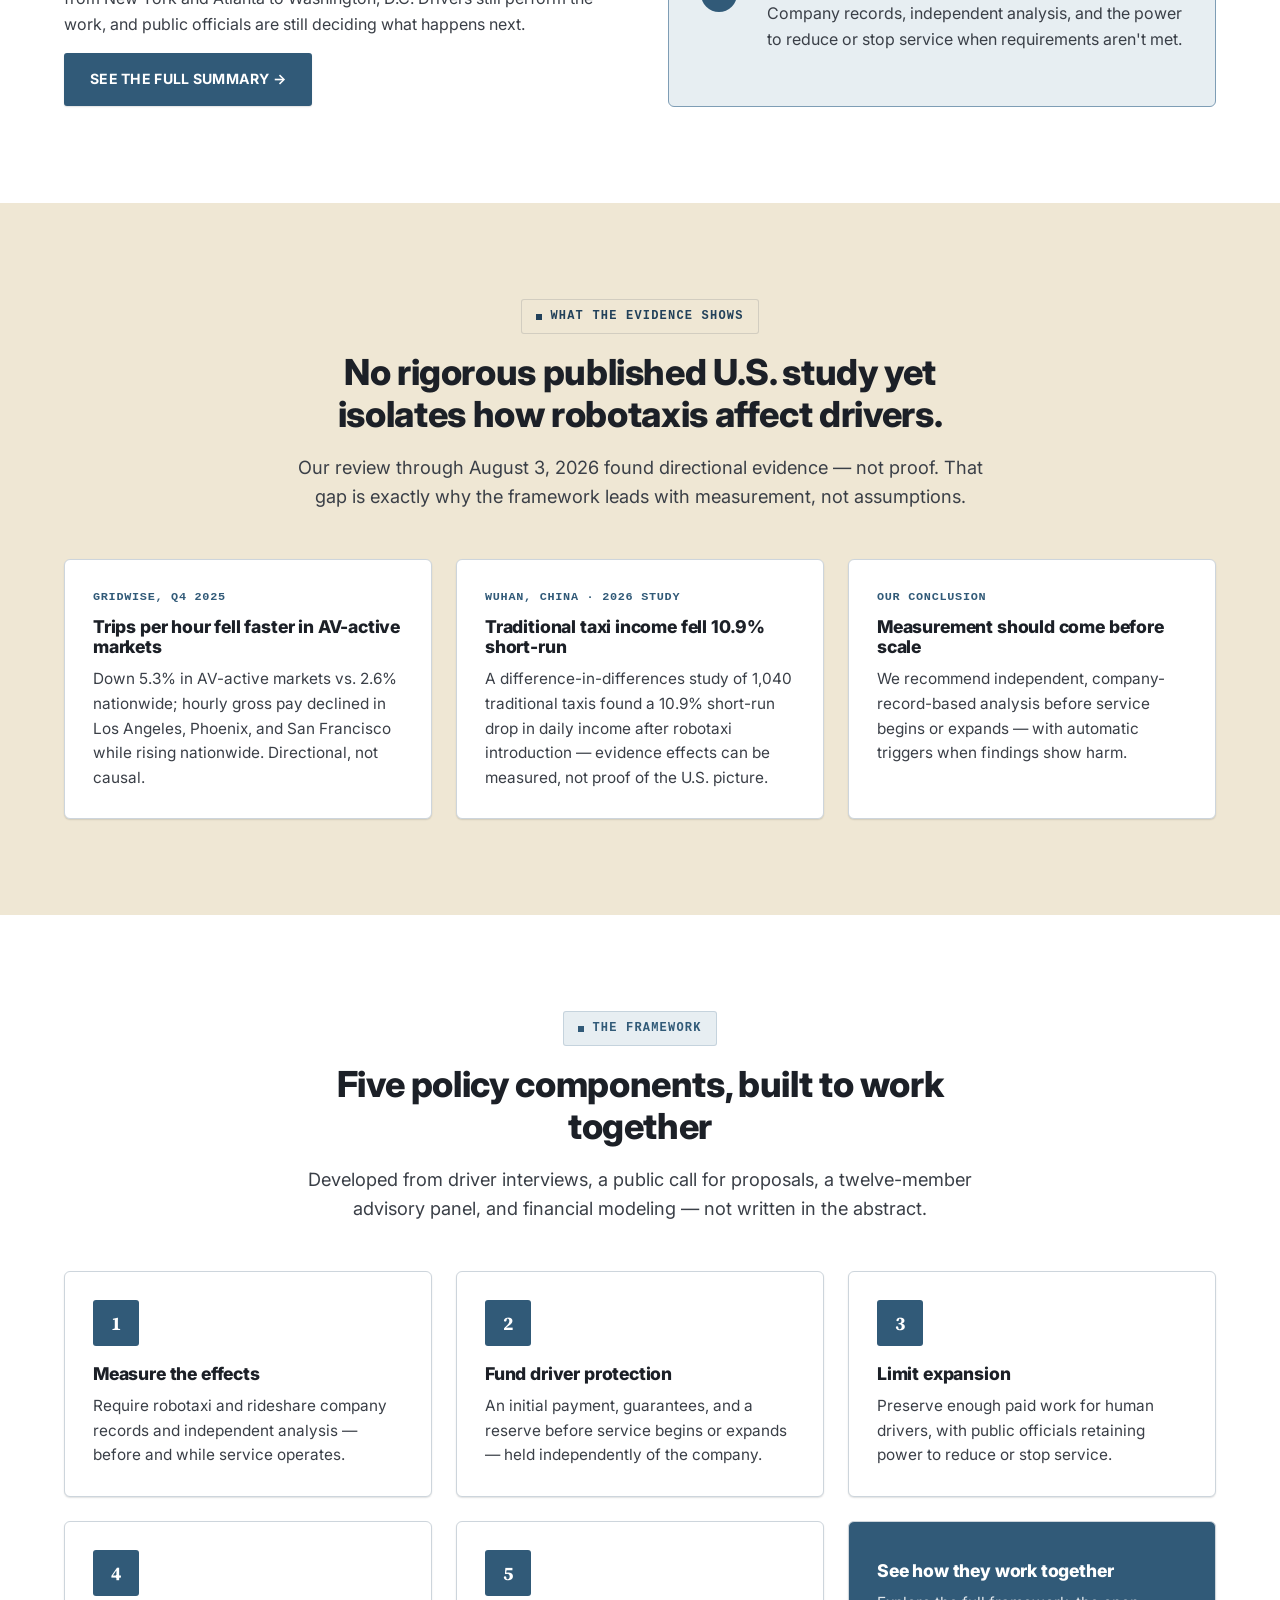
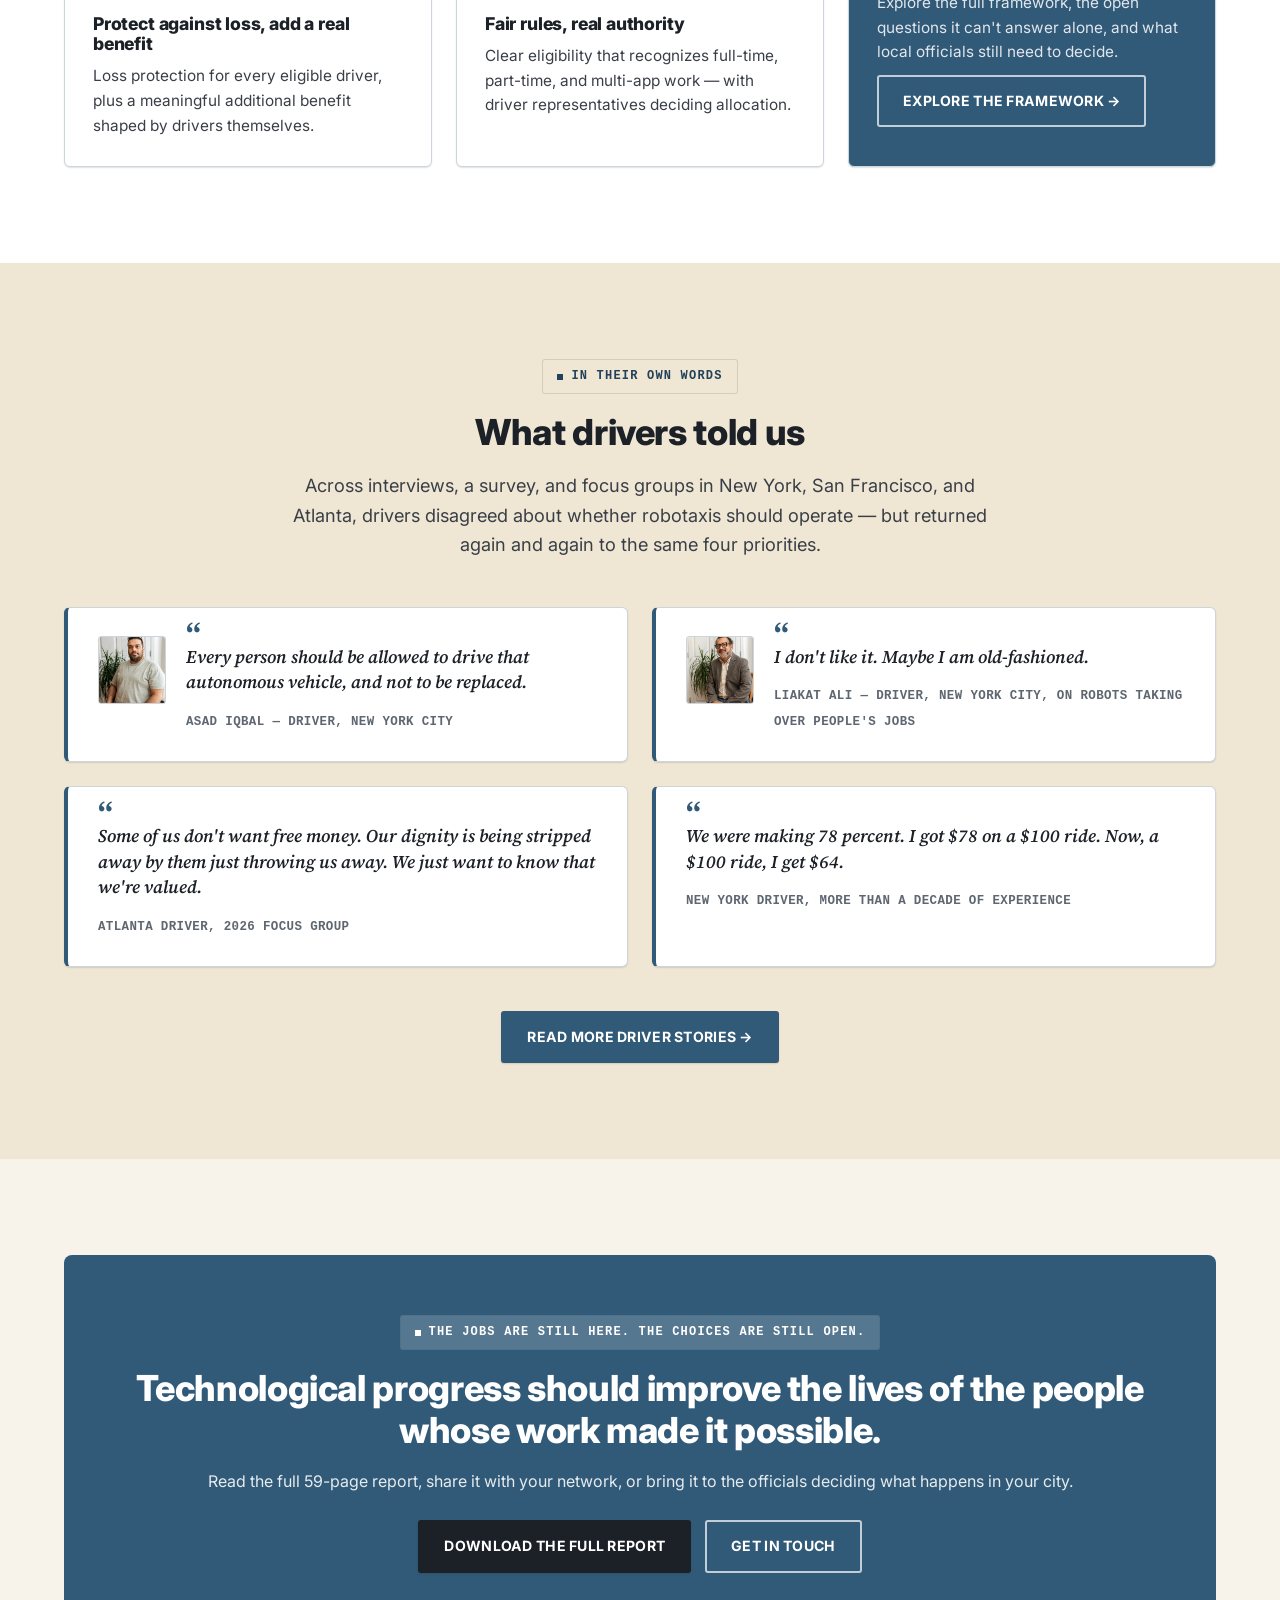
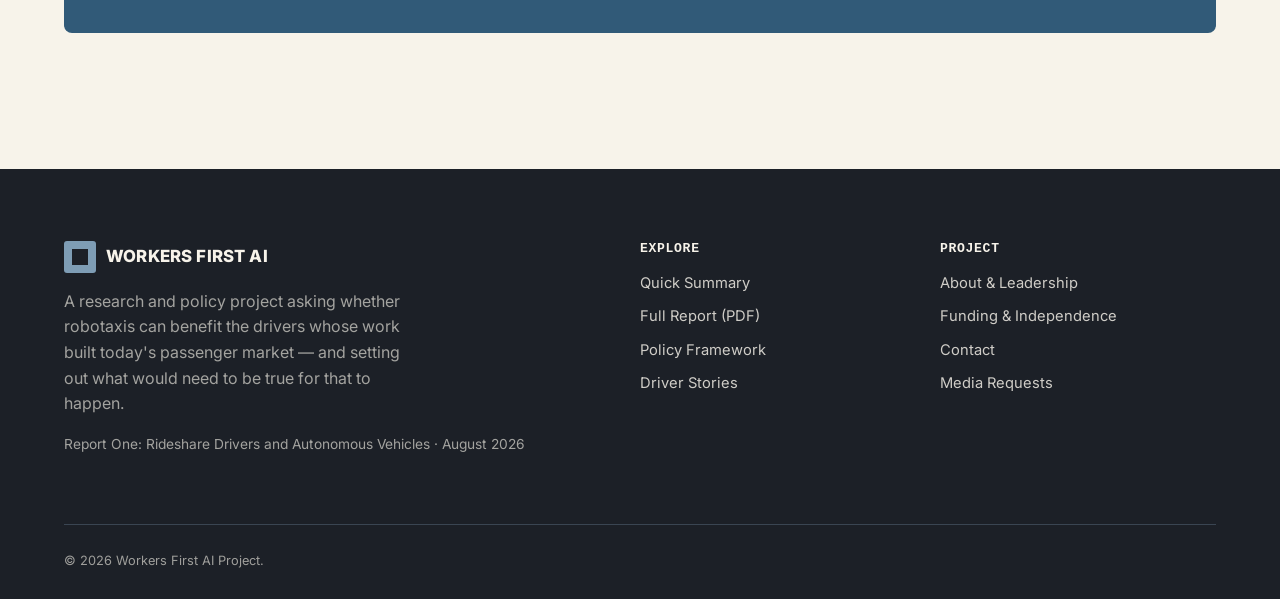
==== commit 50c09ae9: "Redesign homepage hero with driver illustration and larger headline Replaces the flat blue hero with" ====
--- a/index.html
+++ b/index.html
@@ -15,19 +15,27 @@
 <main>
 
   <!-- ================= HERO ================= -->
-  <section class="hero">
-    <div class="container hero-copy">
-      <span class="hero-kicker">Report One · Aug 2026</span>
-      <h1 class="h-xl">Can robotaxis benefit the drivers who built the industry?</h1>
-      <p class="lede">Workers First AI is a research and policy project built with input from about 100 rideshare and taxi drivers. This report sets out what would need to be true for autonomous-vehicle service to improve — not undercut — the people currently doing the driving.</p>
-      <div class="hero-actions">
-        <a href="files/Workers-First-AI-Report-One-Rideshare-Drivers-and-AVs.pdf" class="btn btn-white" download>Download Full Report (PDF)</a>
-        <a href="summary.html" class="btn btn-outline-invert">Read the 2-Minute Summary</a>
-      </div>
-      <div class="hero-meta">
-        <span class="pill"><b>~100</b>&nbsp;drivers consulted</span>
-        <span class="pill"><b>3</b>&nbsp;cities: NYC, SF, Atlanta</span>
-        <span class="pill"><b>5</b>&nbsp;policy components</span>
+  <section class="hero hero-cover">
+    <div class="hero-cover-grid">
+      <div class="hero-cover-copy">
+        <span class="hero-cover-kicker">Report One · Rideshare Drivers &amp; Autonomous Vehicles</span>
+        <h1 class="h-xl">Can robotaxis benefit the drivers who built the industry?</h1>
+        <p class="hero-cover-tagline">They deserve power in what comes next.</p>
+        <p class="lede">Workers First AI is a research and policy project built with input from about 100 rideshare and taxi drivers. This report sets out what would need to be true for autonomous-vehicle service to improve — not undercut — the people currently doing the driving.</p>
+        <div class="hero-actions">
+          <a href="files/Workers-First-AI-Report-One-Rideshare-Drivers-and-AVs.pdf" class="btn btn-primary" download>Download Full Report (PDF)</a>
+          <a href="summary.html" class="btn btn-ghost">Read the 2-Minute Summary</a>
+        </div>
+        <div class="hero-meta">
+          <span class="pill"><b>~100</b>&nbsp;drivers consulted</span>
+          <span class="pill"><b>3</b>&nbsp;cities: NYC, SF, Atlanta</span>
+          <span class="pill"><b>5</b>&nbsp;policy components</span>
+        </div>
+      </div>
+      <div class="hero-cover-photo-wrap">
+        <div class="hero-cover-photo">
+          <img src="images/hero-driver-illustration.webp" alt="Illustration of a rideshare driver behind the wheel, watching the road ahead through the windshield">
+        </div>
       </div>
     </div>
   </section>
--- a/css/style.css
+++ b/css/style.css
@@ -250,7 +250,7 @@
   .nav-cta .btn span.long{ display:none; }
 }
 @media (max-width: 560px){
-  .nav-cta .btn-warm{ display:none; }
+  .nav-cta .btn-ink{ display:none; }
   .brand{ font-size:.92rem; gap:8px; }
   .brand .mark{ width:28px; height:28px; }
 }
@@ -283,6 +283,64 @@
 @media (max-width: 920px){
   .hero{ padding:64px 0; }
   .hero-copy{ padding:0 24px; max-width:none; }
+}
+
+/* ---- hero-cover (editorial photo-split hero, homepage) ---- */
+.hero.hero-cover{
+  background:var(--color-paper); padding:0; overflow:hidden;
+  border-bottom:3px solid var(--ink);
+}
+.hero-cover-grid{
+  display:grid; grid-template-columns:minmax(380px, 56%) 1fr; align-items:center; min-height:560px;
+}
+.hero-cover-copy{
+  display:flex; flex-direction:column; justify-content:center; position:relative; z-index:2;
+  padding:48px clamp(24px, 4vw, 48px) 48px max(24px, calc((100vw - var(--maxw)) / 2 + 24px));
+}
+.hero-cover-kicker{
+  display:inline-flex; align-items:center; gap:9px; align-self:flex-start;
+  font-family:var(--font-mono); font-weight:700; font-size:.74rem; letter-spacing:.14em; text-transform:uppercase;
+  color:var(--color-report-blue); margin-bottom:16px;
+}
+.hero-cover-kicker::before{ content:""; width:22px; height:2px; background:var(--color-worker-red); }
+body[data-page="home"] .hero-cover h1.h-xl{
+  font-family:var(--font-editorial); font-weight:600; text-transform:none; letter-spacing:-0.01em;
+  color:var(--ink); line-height:0.98; font-size:clamp(2.8rem, 5.2vw, 5rem); margin-bottom:10px;
+}
+.hero-cover-tagline{
+  font-family:var(--font-editorial); font-weight:600; font-style:italic; color:var(--color-worker-red);
+  font-size:clamp(1.3rem, 2vw, 1.7rem); line-height:1.25; margin:0 0 18px; max-width:34ch;
+}
+.hero-cover-copy .lede{ color:var(--ink-soft); max-width:44ch; font-size:1rem; }
+.hero-cover-copy .hero-meta .pill{
+  background:var(--color-soft-blue-tint); color:var(--color-report-blue-deep);
+  border:1px solid rgba(49,90,120,0.18);
+}
+.hero-cover-copy .hero-meta .pill b{ color:var(--color-report-blue-deep); }
+
+.hero-cover-photo-wrap{
+  position:relative; min-height:340px; align-self:stretch;
+  margin-left:-16vw; z-index:1;
+}
+.hero-cover-photo{
+  position:absolute; inset:0; overflow:hidden;
+  -webkit-mask-image:linear-gradient(to right, transparent 0%, rgba(0,0,0,0.12) 20%, rgba(0,0,0,0.65) 34%, #000 48%);
+  mask-image:linear-gradient(to right, transparent 0%, rgba(0,0,0,0.12) 20%, rgba(0,0,0,0.65) 34%, #000 48%);
+}
+.hero-cover-photo img{
+  width:100%; height:100%; object-fit:cover; object-position:38% 36%; display:block;
+}
+
+@media (max-width:920px){
+  .hero-cover-grid{ grid-template-columns:1fr; grid-template-rows:300px auto; min-height:0; }
+  .hero-cover-photo-wrap{ grid-row:1; min-height:300px; order:-1; margin-left:0; }
+  .hero-cover-photo{
+    -webkit-mask-image:linear-gradient(to bottom, #000 78%, transparent 100%);
+    mask-image:linear-gradient(to bottom, #000 78%, transparent 100%);
+  }
+  .hero-cover-photo img{ object-position:35% 30%; }
+  .hero-cover-copy{ padding:32px 24px 48px; grid-row:2; }
+  body[data-page="home"] .hero-cover h1.h-xl{ font-size:clamp(2.2rem, 9vw, 3.2rem); }
 }
 
 /* ---- mini hero (thank-you page) ---- */
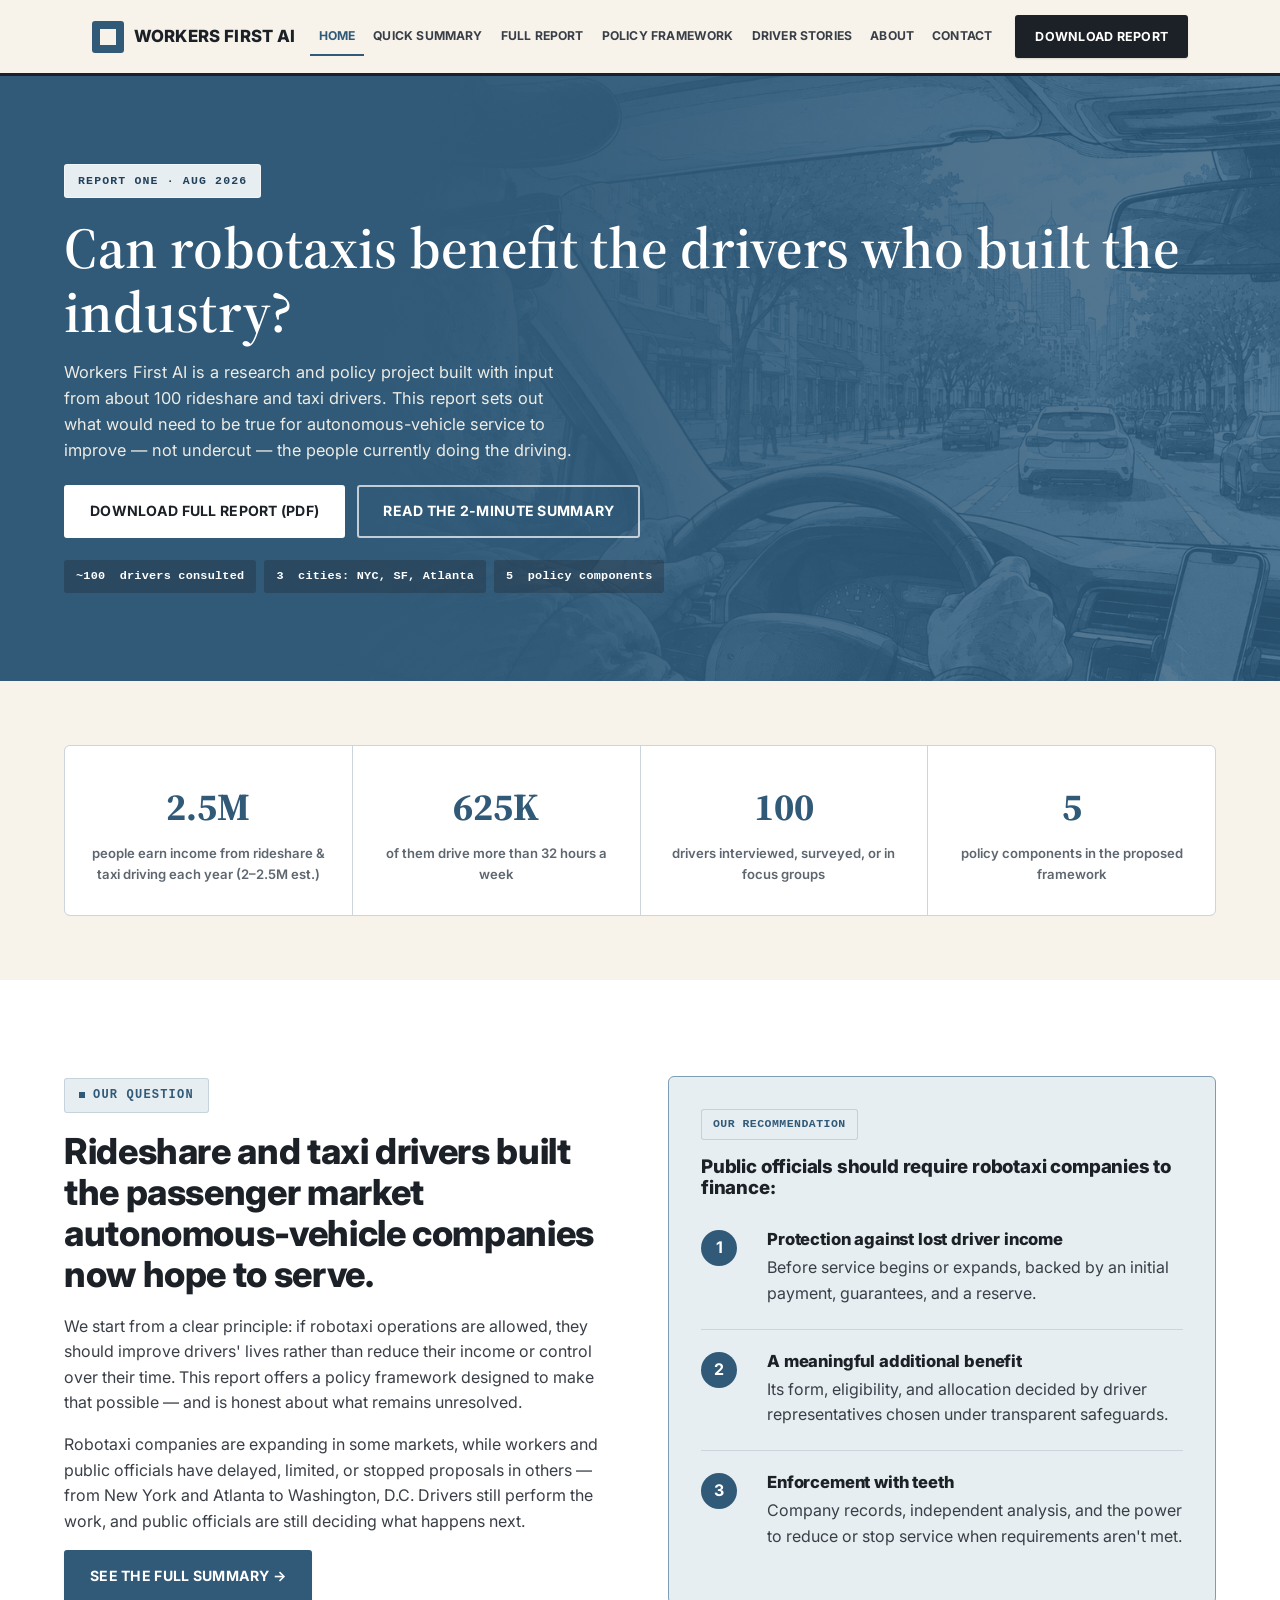
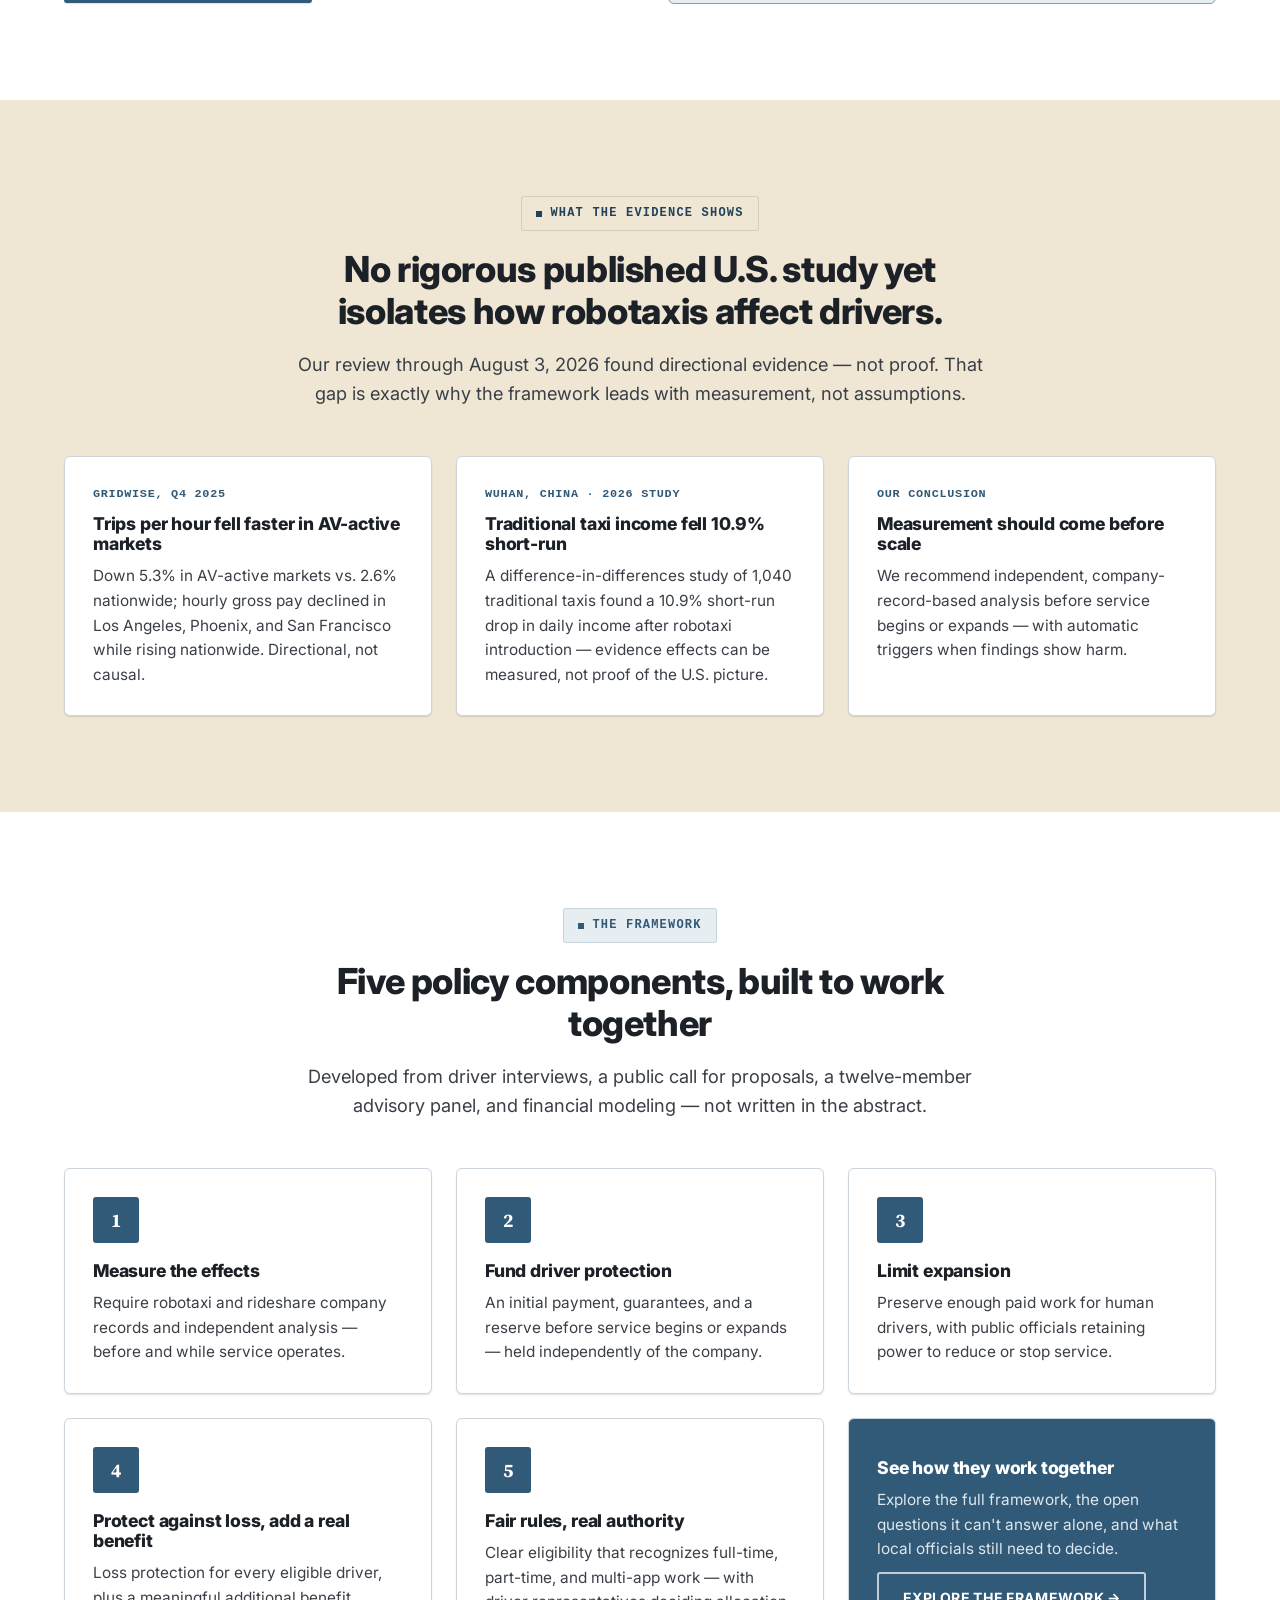
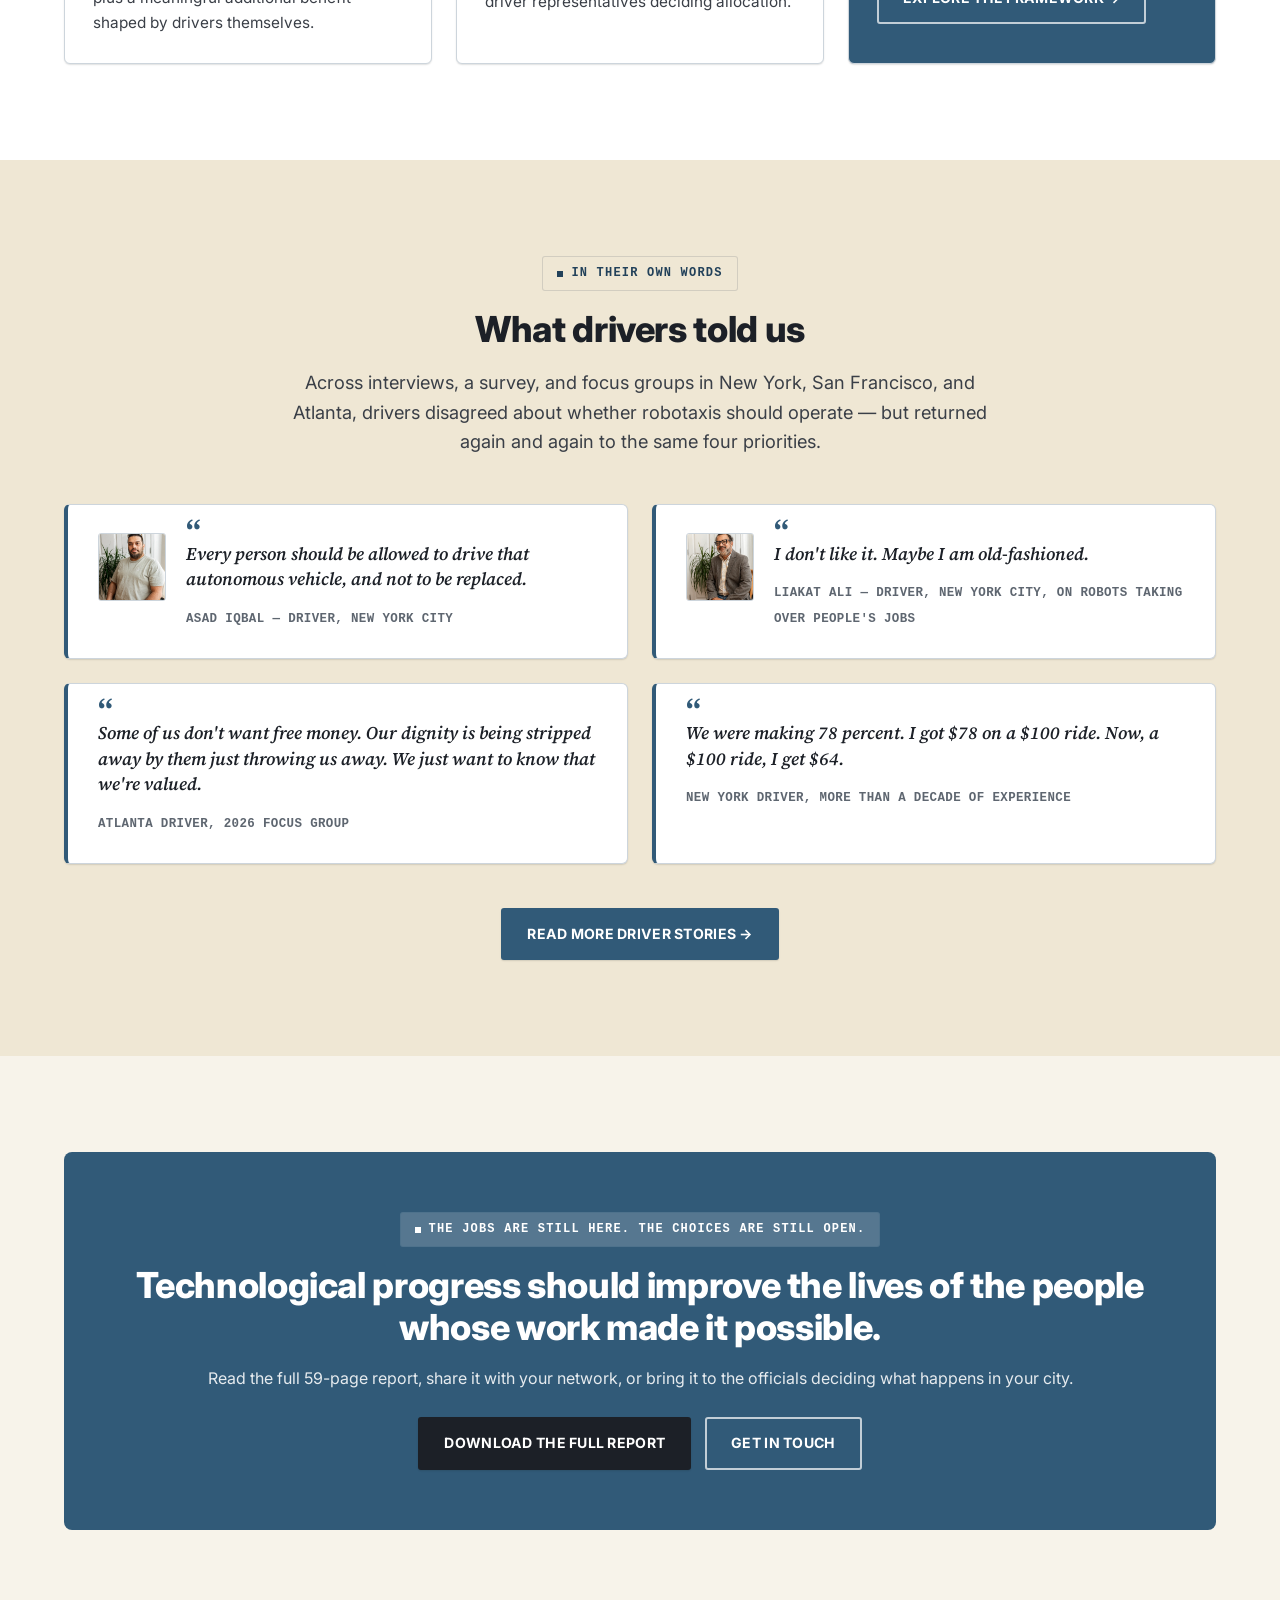
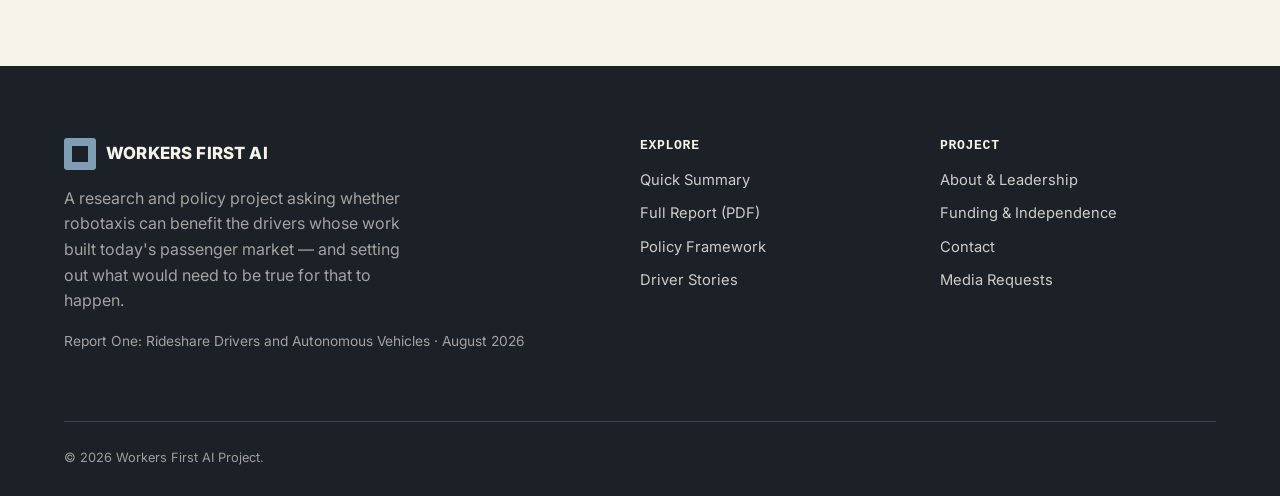
==== commit 1c918f91: "Simplify hero: keep original blue theme, fade illustration into background Replaces the earlier phot" ====
--- a/index.html
+++ b/index.html
@@ -15,27 +15,20 @@
 <main>
 
   <!-- ================= HERO ================= -->
-  <section class="hero hero-cover">
-    <div class="hero-cover-grid">
-      <div class="hero-cover-copy">
-        <span class="hero-cover-kicker">Report One · Rideshare Drivers &amp; Autonomous Vehicles</span>
-        <h1 class="h-xl">Can robotaxis benefit the drivers who built the industry?</h1>
-        <p class="hero-cover-tagline">They deserve power in what comes next.</p>
-        <p class="lede">Workers First AI is a research and policy project built with input from about 100 rideshare and taxi drivers. This report sets out what would need to be true for autonomous-vehicle service to improve — not undercut — the people currently doing the driving.</p>
-        <div class="hero-actions">
-          <a href="files/Workers-First-AI-Report-One-Rideshare-Drivers-and-AVs.pdf" class="btn btn-primary" download>Download Full Report (PDF)</a>
-          <a href="summary.html" class="btn btn-ghost">Read the 2-Minute Summary</a>
-        </div>
-        <div class="hero-meta">
-          <span class="pill"><b>~100</b>&nbsp;drivers consulted</span>
-          <span class="pill"><b>3</b>&nbsp;cities: NYC, SF, Atlanta</span>
-          <span class="pill"><b>5</b>&nbsp;policy components</span>
-        </div>
-      </div>
-      <div class="hero-cover-photo-wrap">
-        <div class="hero-cover-photo">
-          <img src="images/hero-driver-illustration.webp" alt="Illustration of a rideshare driver behind the wheel, watching the road ahead through the windshield">
-        </div>
+  <section class="hero">
+    <img class="hero-bg-photo" src="images/hero-driver-illustration.webp" alt="" aria-hidden="true">
+    <div class="container hero-copy">
+      <span class="hero-kicker">Report One · Aug 2026</span>
+      <h1 class="h-xl">Can robotaxis benefit the drivers who built the industry?</h1>
+      <p class="lede">Workers First AI is a research and policy project built with input from about 100 rideshare and taxi drivers. This report sets out what would need to be true for autonomous-vehicle service to improve — not undercut — the people currently doing the driving.</p>
+      <div class="hero-actions">
+        <a href="files/Workers-First-AI-Report-One-Rideshare-Drivers-and-AVs.pdf" class="btn btn-white" download>Download Full Report (PDF)</a>
+        <a href="summary.html" class="btn btn-outline-invert">Read the 2-Minute Summary</a>
+      </div>
+      <div class="hero-meta">
+        <span class="pill"><b>~100</b>&nbsp;drivers consulted</span>
+        <span class="pill"><b>3</b>&nbsp;cities: NYC, SF, Atlanta</span>
+        <span class="pill"><b>5</b>&nbsp;policy components</span>
       </div>
     </div>
   </section>
--- a/css/style.css
+++ b/css/style.css
@@ -258,6 +258,15 @@
 /* ---- hero (full-bleed faded photo wall, text overlaid) ---- */
 .hero{ position:relative; overflow:hidden; background:var(--color-report-blue); padding:88px 0; }
 
+.hero-bg-photo{
+  position:absolute; inset:0; width:100%; height:100%; object-fit:cover; object-position:70% 35%;
+  opacity:0.32; mix-blend-mode:luminosity; z-index:0;
+}
+.hero::after{
+  content:""; position:absolute; inset:0; z-index:0;
+  background:linear-gradient(100deg, var(--color-report-blue) 30%, rgba(49,90,120,0.55) 68%, rgba(49,90,120,0.32));
+}
+
 .hero-copy{ position:relative; z-index:1; display:flex; flex-direction:column; align-items:flex-start; color:var(--on-blue); }
 .hero-kicker{
   display:inline-flex; align-items:center; gap:10px; align-self:flex-start;
@@ -267,8 +276,8 @@
 }
 .hero-copy h1.h-xl{
   color:#fff; margin-bottom:16px; font-family:var(--font-editorial); font-weight:600;
-  text-transform:none; letter-spacing:normal; line-height:1.12;
-  font-size:clamp(2rem, 4vw, 3.1rem);
+  text-transform:none; letter-spacing:normal; line-height:1.1;
+  font-size:clamp(2.2rem, 4.6vw, 3.6rem);
 }
 .hero-copy p.lede{ color:rgba(247,243,234,0.95); max-width:52ch; font-size:1.02rem; margin-bottom:0; }
 .hero-actions{ display:flex; flex-wrap:wrap; gap:12px; margin-top:22px; }
@@ -283,64 +292,7 @@
 @media (max-width: 920px){
   .hero{ padding:64px 0; }
   .hero-copy{ padding:0 24px; max-width:none; }
-}
-
-/* ---- hero-cover (editorial photo-split hero, homepage) ---- */
-.hero.hero-cover{
-  background:var(--color-paper); padding:0; overflow:hidden;
-  border-bottom:3px solid var(--ink);
-}
-.hero-cover-grid{
-  display:grid; grid-template-columns:minmax(380px, 56%) 1fr; align-items:center; min-height:560px;
-}
-.hero-cover-copy{
-  display:flex; flex-direction:column; justify-content:center; position:relative; z-index:2;
-  padding:48px clamp(24px, 4vw, 48px) 48px max(24px, calc((100vw - var(--maxw)) / 2 + 24px));
-}
-.hero-cover-kicker{
-  display:inline-flex; align-items:center; gap:9px; align-self:flex-start;
-  font-family:var(--font-mono); font-weight:700; font-size:.74rem; letter-spacing:.14em; text-transform:uppercase;
-  color:var(--color-report-blue); margin-bottom:16px;
-}
-.hero-cover-kicker::before{ content:""; width:22px; height:2px; background:var(--color-worker-red); }
-body[data-page="home"] .hero-cover h1.h-xl{
-  font-family:var(--font-editorial); font-weight:600; text-transform:none; letter-spacing:-0.01em;
-  color:var(--ink); line-height:0.98; font-size:clamp(2.8rem, 5.2vw, 5rem); margin-bottom:10px;
-}
-.hero-cover-tagline{
-  font-family:var(--font-editorial); font-weight:600; font-style:italic; color:var(--color-worker-red);
-  font-size:clamp(1.3rem, 2vw, 1.7rem); line-height:1.25; margin:0 0 18px; max-width:34ch;
-}
-.hero-cover-copy .lede{ color:var(--ink-soft); max-width:44ch; font-size:1rem; }
-.hero-cover-copy .hero-meta .pill{
-  background:var(--color-soft-blue-tint); color:var(--color-report-blue-deep);
-  border:1px solid rgba(49,90,120,0.18);
-}
-.hero-cover-copy .hero-meta .pill b{ color:var(--color-report-blue-deep); }
-
-.hero-cover-photo-wrap{
-  position:relative; min-height:340px; align-self:stretch;
-  margin-left:-16vw; z-index:1;
-}
-.hero-cover-photo{
-  position:absolute; inset:0; overflow:hidden;
-  -webkit-mask-image:linear-gradient(to right, transparent 0%, rgba(0,0,0,0.12) 20%, rgba(0,0,0,0.65) 34%, #000 48%);
-  mask-image:linear-gradient(to right, transparent 0%, rgba(0,0,0,0.12) 20%, rgba(0,0,0,0.65) 34%, #000 48%);
-}
-.hero-cover-photo img{
-  width:100%; height:100%; object-fit:cover; object-position:38% 36%; display:block;
-}
-
-@media (max-width:920px){
-  .hero-cover-grid{ grid-template-columns:1fr; grid-template-rows:300px auto; min-height:0; }
-  .hero-cover-photo-wrap{ grid-row:1; min-height:300px; order:-1; margin-left:0; }
-  .hero-cover-photo{
-    -webkit-mask-image:linear-gradient(to bottom, #000 78%, transparent 100%);
-    mask-image:linear-gradient(to bottom, #000 78%, transparent 100%);
-  }
-  .hero-cover-photo img{ object-position:35% 30%; }
-  .hero-cover-copy{ padding:32px 24px 48px; grid-row:2; }
-  body[data-page="home"] .hero-cover h1.h-xl{ font-size:clamp(2.2rem, 9vw, 3.2rem); }
+  .hero-bg-photo{ object-position:65% 30%; opacity:0.24; }
 }
 
 /* ---- mini hero (thank-you page) ---- */
